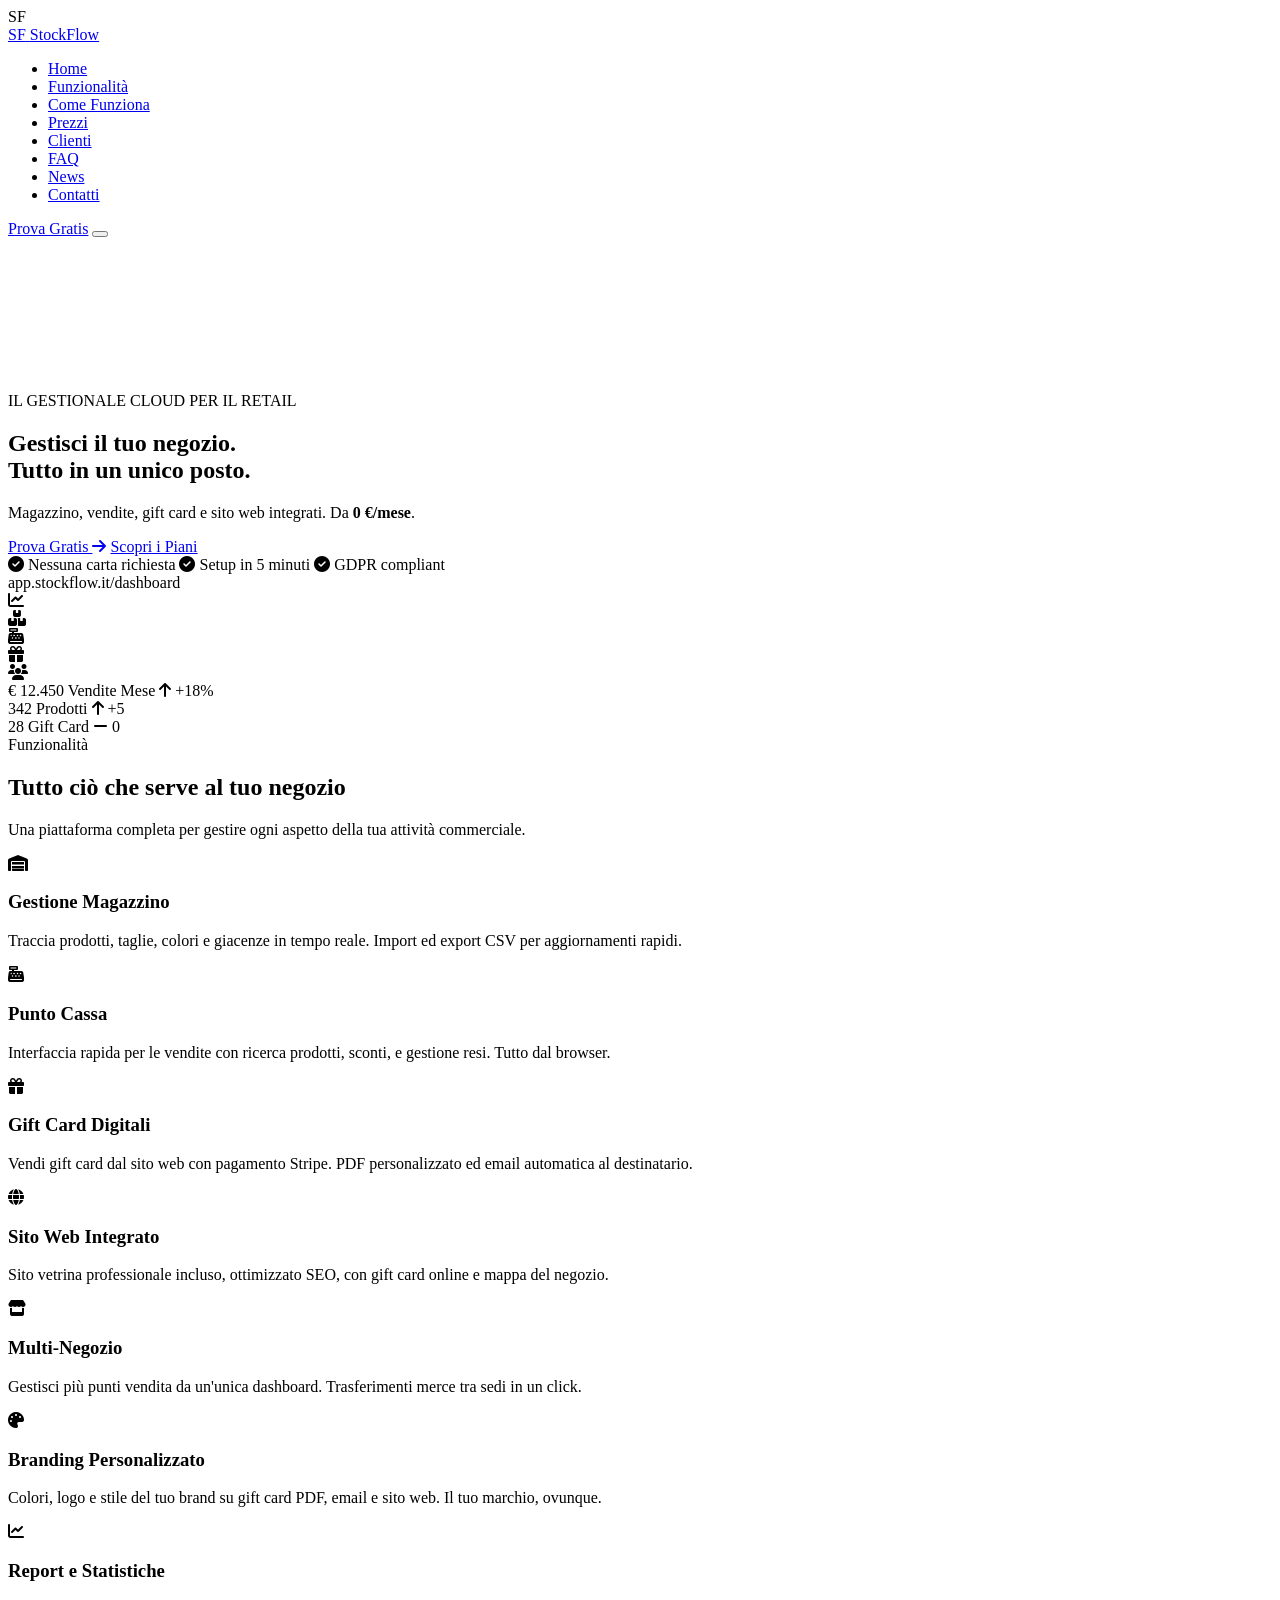
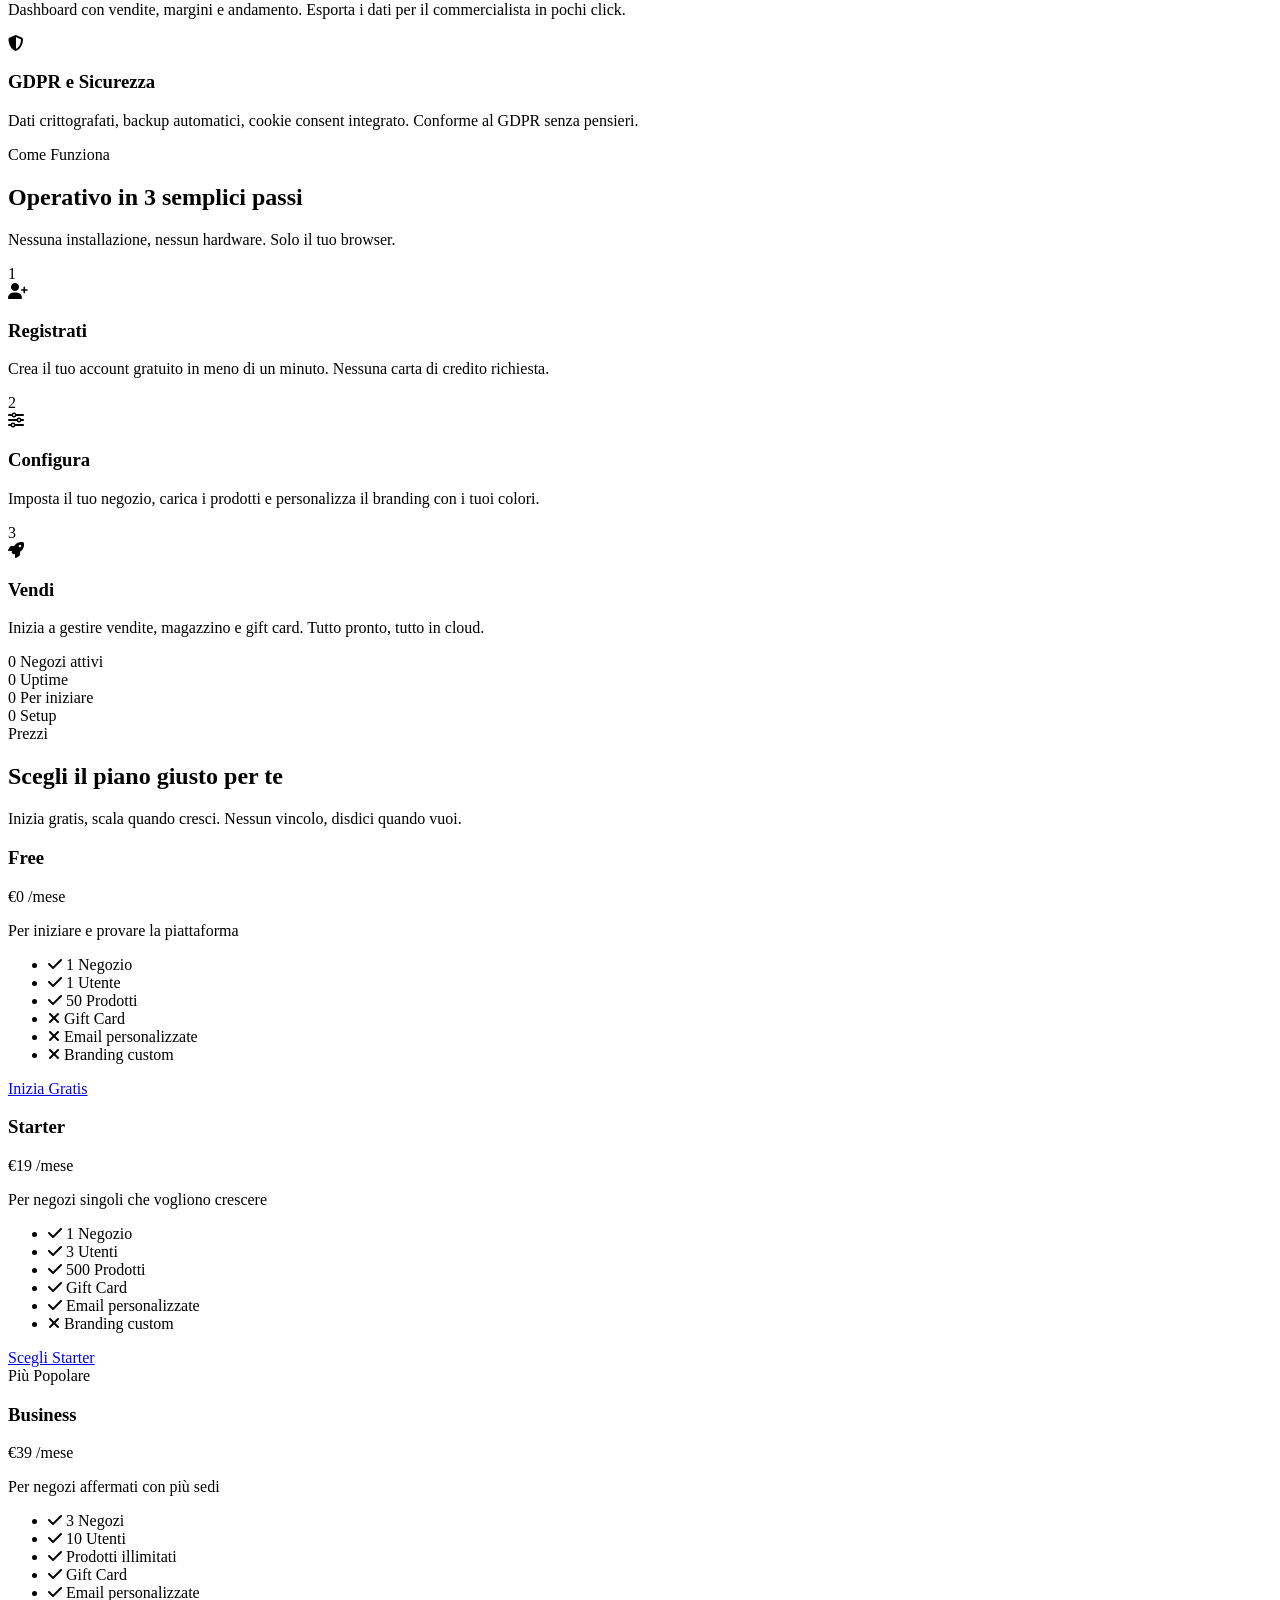
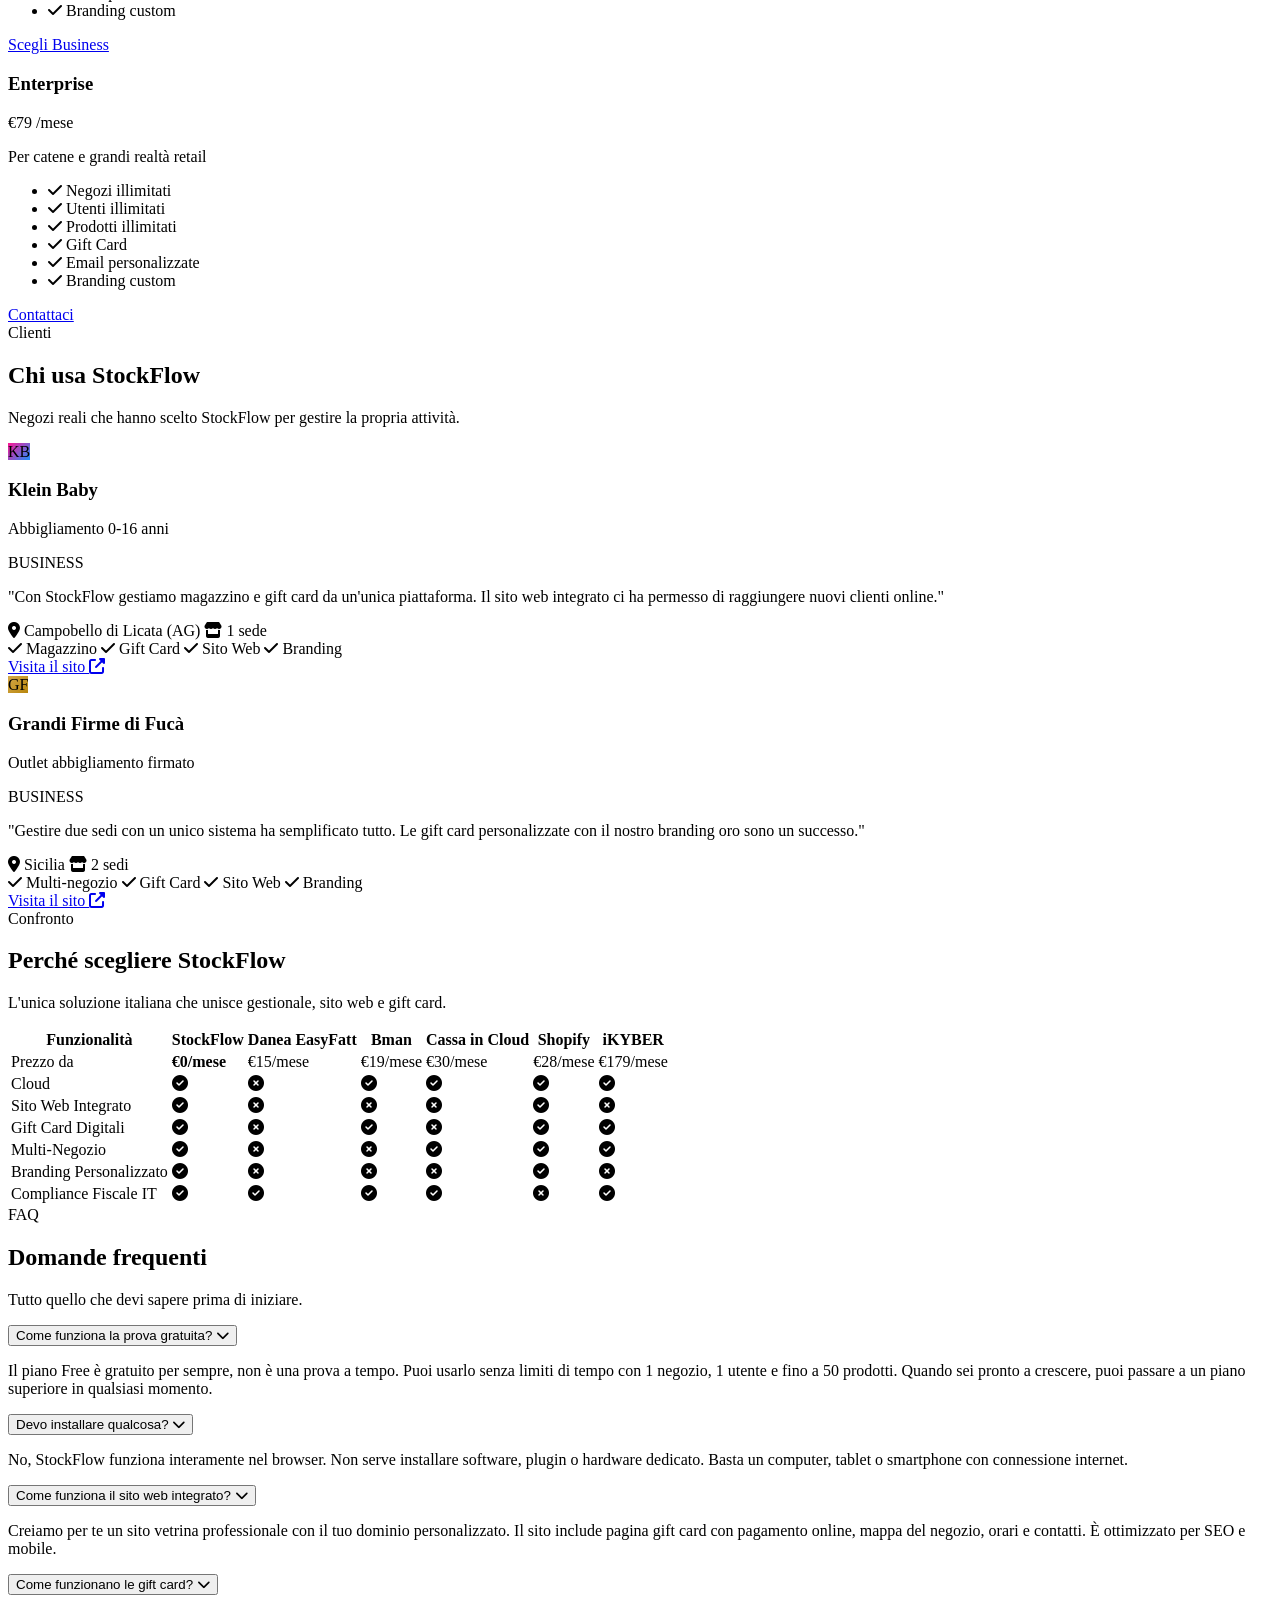
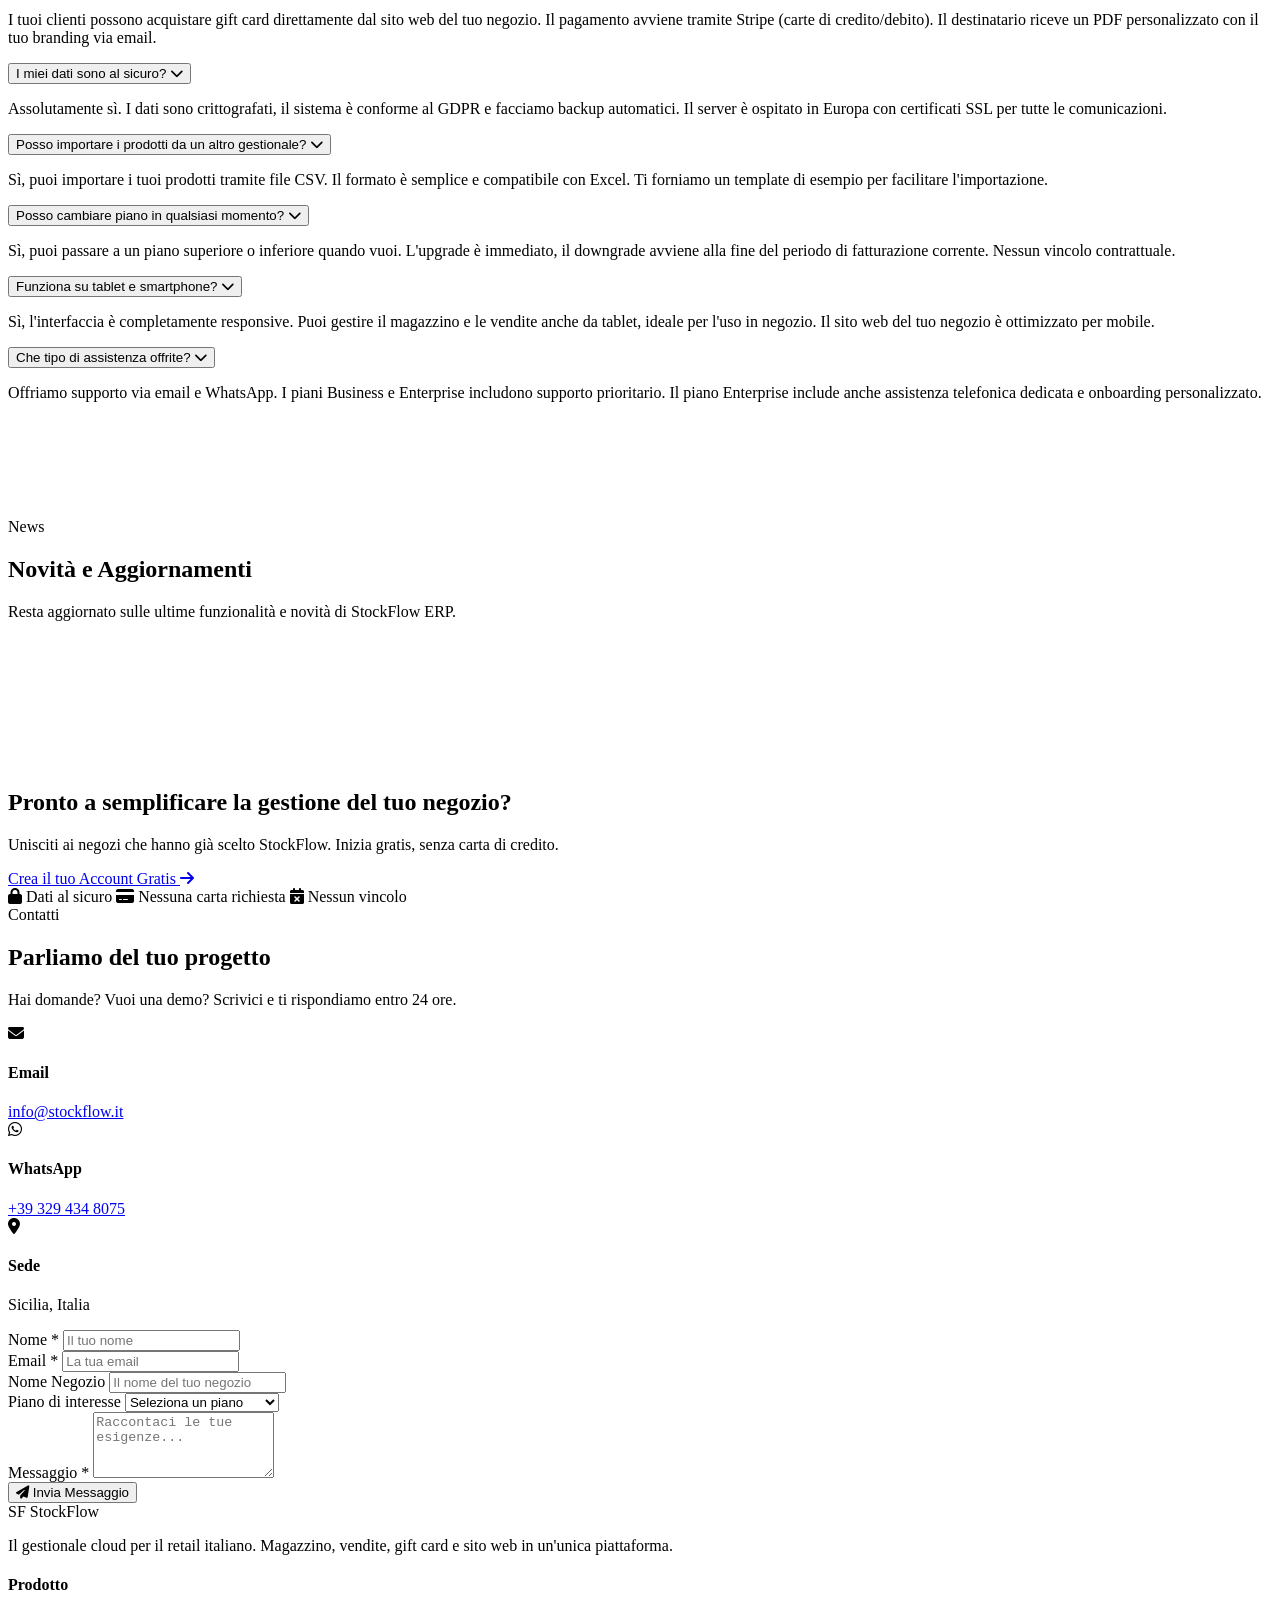
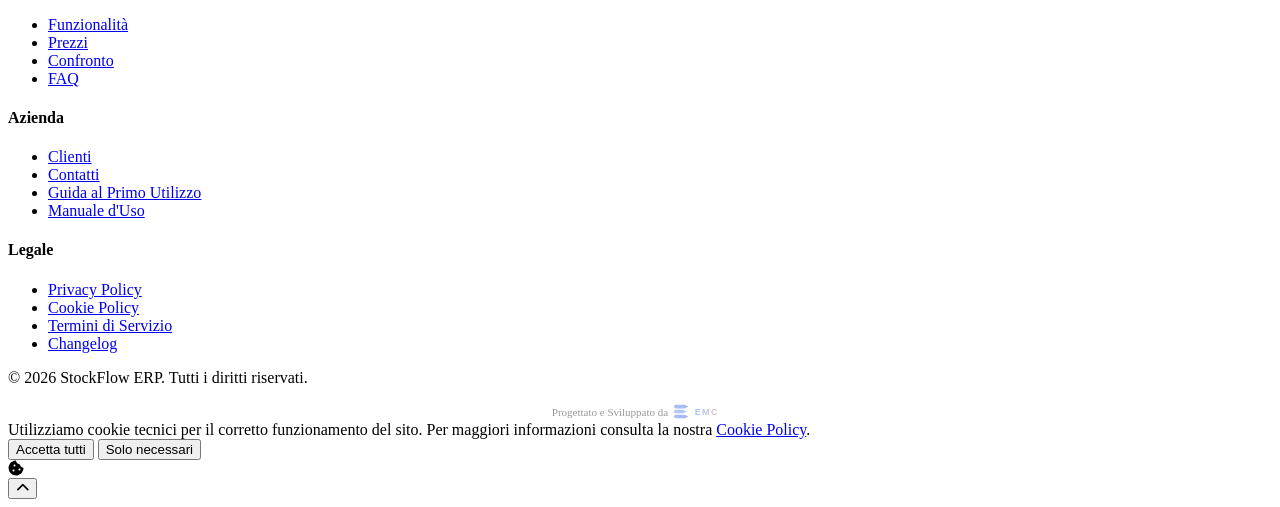
==== index.html @ 309888c1 "Update footer link to emcdigitalsolutions.github.io Co-Authored-By: Claude Opus 4.6 <noreply@anthrop" ====
<!DOCTYPE html>
<html lang="it">
<head>
    <meta charset="UTF-8">
    <meta name="viewport" content="width=device-width, initial-scale=1.0">
    <title>StockFlow ERP - Il Gestionale Cloud per il Retail</title>
    <meta name="description" content="Gestisci magazzino, vendite, gift card e sito web da un'unica piattaforma cloud. Da 0 EUR/mese. Il gestionale pensato per i negozi italiani.">
    <meta name="keywords" content="gestionale negozio, ERP retail, software magazzino, gestionale cloud, gift card digitali, punto cassa, gestionale italiano">
    <meta name="author" content="StockFlow ERP">

    <!-- Open Graph -->
    <meta property="og:title" content="StockFlow ERP - Il Gestionale Cloud per il Retail">
    <meta property="og:description" content="Magazzino, vendite, gift card e sito web integrati. Da 0 EUR/mese.">
    <meta property="og:type" content="website">
    <meta property="og:url" content="https://enrix84.github.io/stockflowERP-sito/">

    <!-- Favicon -->
    <link rel="icon" type="image/svg+xml" href="favicon.svg">

    <!-- Font -->
    <link rel="preconnect" href="https://fonts.googleapis.com">
    <link rel="preconnect" href="https://fonts.gstatic.com" crossorigin>
    <link href="https://fonts.googleapis.com/css2?family=Inter:wght@300;400;500;600;700;800&display=swap" rel="stylesheet">

    <!-- Icons -->
    <link rel="stylesheet" href="https://cdnjs.cloudflare.com/ajax/libs/font-awesome/6.5.1/css/all.min.css">

    <!-- Styles -->
    <link rel="stylesheet" href="css/style.css">
    <link rel="stylesheet" href="css/cookie-consent.css">
</head>
<body>

    <!-- ============ PRELOADER ============ -->
    <div id="preloader">
        <div class="preloader-content">
            <div class="preloader-logo">SF</div>
            <div class="preloader-bar"><div class="preloader-progress"></div></div>
        </div>
    </div>

    <!-- ============ NAVIGATION ============ -->
    <nav class="navbar" id="navbar">
        <div class="container nav-container">
            <a href="#" class="nav-brand">
                <span class="nav-logo">SF</span>
                <span class="nav-name">StockFlow</span>
            </a>
            <ul class="nav-menu" id="navMenu">
                <li><a href="#home" class="nav-link active">Home</a></li>
                <li><a href="#funzionalita" class="nav-link">Funzionalit&agrave;</a></li>
                <li><a href="#come-funziona" class="nav-link">Come Funziona</a></li>
                <li><a href="#prezzi" class="nav-link">Prezzi</a></li>
                <li><a href="#clienti" class="nav-link">Clienti</a></li>
                <li><a href="#faq" class="nav-link">FAQ</a></li>
                <li><a href="#news" class="nav-link">News</a></li>
                <li><a href="#contatti" class="nav-link">Contatti</a></li>
            </ul>
            <a href="#prezzi" class="nav-cta">Prova Gratis</a>
            <button class="hamburger" id="hamburger" aria-label="Menu">
                <span></span><span></span><span></span>
            </button>
        </div>
    </nav>

    <!-- ============ HERO ============ -->
    <section class="hero" id="home">
        <canvas id="heroParticles"></canvas>
        <div class="container hero-container">
            <div class="hero-text" data-aos="fade-right">
                <span class="hero-tag">IL GESTIONALE CLOUD PER IL RETAIL</span>
                <h1 class="hero-title">Gestisci il tuo negozio.<br><span class="gradient-text">Tutto in un unico posto.</span></h1>
                <p class="hero-sub">Magazzino, vendite, gift card e sito web integrati. Da <strong>0 &euro;/mese</strong>.</p>
                <div class="hero-cta">
                    <a href="#prezzi" class="btn btn-primary">Prova Gratis <i class="fas fa-arrow-right"></i></a>
                    <a href="#prezzi" class="btn btn-outline">Scopri i Piani</a>
                </div>
                <div class="hero-badges">
                    <span><i class="fas fa-check-circle"></i> Nessuna carta richiesta</span>
                    <span><i class="fas fa-check-circle"></i> Setup in 5 minuti</span>
                    <span><i class="fas fa-check-circle"></i> GDPR compliant</span>
                </div>
            </div>
            <div class="hero-visual" data-aos="fade-left" data-aos-delay="200">
                <div class="dashboard-mockup">
                    <div class="mockup-bar">
                        <div class="mockup-dots">
                            <span></span><span></span><span></span>
                        </div>
                        <span class="mockup-url">app.stockflow.it/dashboard</span>
                    </div>
                    <div class="mockup-body">
                        <div class="mockup-sidebar">
                            <div class="mockup-nav-item active"><i class="fas fa-chart-line"></i></div>
                            <div class="mockup-nav-item"><i class="fas fa-boxes-stacked"></i></div>
                            <div class="mockup-nav-item"><i class="fas fa-cash-register"></i></div>
                            <div class="mockup-nav-item"><i class="fas fa-gift"></i></div>
                            <div class="mockup-nav-item"><i class="fas fa-users"></i></div>
                        </div>
                        <div class="mockup-content">
                            <div class="mockup-stat-row">
                                <div class="mockup-stat">
                                    <span class="mockup-stat-value">&euro; 12.450</span>
                                    <span class="mockup-stat-label">Vendite Mese</span>
                                    <span class="mockup-stat-badge up"><i class="fas fa-arrow-up"></i> +18%</span>
                                </div>
                                <div class="mockup-stat">
                                    <span class="mockup-stat-value">342</span>
                                    <span class="mockup-stat-label">Prodotti</span>
                                    <span class="mockup-stat-badge up"><i class="fas fa-arrow-up"></i> +5</span>
                                </div>
                                <div class="mockup-stat">
                                    <span class="mockup-stat-value">28</span>
                                    <span class="mockup-stat-label">Gift Card</span>
                                    <span class="mockup-stat-badge neutral"><i class="fas fa-minus"></i> 0</span>
                                </div>
                            </div>
                            <div class="mockup-chart">
                                <div class="mockup-bar-chart">
                                    <div class="chart-bar" style="height:40%"></div>
                                    <div class="chart-bar" style="height:65%"></div>
                                    <div class="chart-bar" style="height:50%"></div>
                                    <div class="chart-bar" style="height:80%"></div>
                                    <div class="chart-bar" style="height:70%"></div>
                                    <div class="chart-bar" style="height:90%"></div>
                                    <div class="chart-bar active" style="height:95%"></div>
                                </div>
                            </div>
                        </div>
                    </div>
                </div>
            </div>
        </div>
    </section>

    <!-- ============ FUNZIONALITA ============ -->
    <section class="features" id="funzionalita">
        <div class="container">
            <div class="section-header" data-aos="fade-up">
                <span class="section-tag">Funzionalit&agrave;</span>
                <h2 class="section-title">Tutto ci&ograve; che serve al tuo negozio</h2>
                <p class="section-sub">Una piattaforma completa per gestire ogni aspetto della tua attivit&agrave; commerciale.</p>
            </div>
            <div class="features-grid">
                <div class="feature-card" data-aos="fade-up" data-aos-delay="0">
                    <div class="feature-icon" style="--icon-color: #2563EB">
                        <i class="fas fa-warehouse"></i>
                    </div>
                    <h3>Gestione Magazzino</h3>
                    <p>Traccia prodotti, taglie, colori e giacenze in tempo reale. Import ed export CSV per aggiornamenti rapidi.</p>
                </div>
                <div class="feature-card" data-aos="fade-up" data-aos-delay="100">
                    <div class="feature-icon" style="--icon-color: #0D9488">
                        <i class="fas fa-cash-register"></i>
                    </div>
                    <h3>Punto Cassa</h3>
                    <p>Interfaccia rapida per le vendite con ricerca prodotti, sconti, e gestione resi. Tutto dal browser.</p>
                </div>
                <div class="feature-card" data-aos="fade-up" data-aos-delay="200">
                    <div class="feature-icon" style="--icon-color: #F97316">
                        <i class="fas fa-gift"></i>
                    </div>
                    <h3>Gift Card Digitali</h3>
                    <p>Vendi gift card dal sito web con pagamento Stripe. PDF personalizzato ed email automatica al destinatario.</p>
                </div>
                <div class="feature-card" data-aos="fade-up" data-aos-delay="300">
                    <div class="feature-icon" style="--icon-color: #8B5CF6">
                        <i class="fas fa-globe"></i>
                    </div>
                    <h3>Sito Web Integrato</h3>
                    <p>Sito vetrina professionale incluso, ottimizzato SEO, con gift card online e mappa del negozio.</p>
                </div>
                <div class="feature-card" data-aos="fade-up" data-aos-delay="0">
                    <div class="feature-icon" style="--icon-color: #EC4899">
                        <i class="fas fa-store"></i>
                    </div>
                    <h3>Multi-Negozio</h3>
                    <p>Gestisci pi&ugrave; punti vendita da un'unica dashboard. Trasferimenti merce tra sedi in un click.</p>
                </div>
                <div class="feature-card" data-aos="fade-up" data-aos-delay="100">
                    <div class="feature-icon" style="--icon-color: #0D9488">
                        <i class="fas fa-palette"></i>
                    </div>
                    <h3>Branding Personalizzato</h3>
                    <p>Colori, logo e stile del tuo brand su gift card PDF, email e sito web. Il tuo marchio, ovunque.</p>
                </div>
                <div class="feature-card" data-aos="fade-up" data-aos-delay="200">
                    <div class="feature-icon" style="--icon-color: #2563EB">
                        <i class="fas fa-chart-line"></i>
                    </div>
                    <h3>Report e Statistiche</h3>
                    <p>Dashboard con vendite, margini e andamento. Esporta i dati per il commercialista in pochi click.</p>
                </div>
                <div class="feature-card" data-aos="fade-up" data-aos-delay="300">
                    <div class="feature-icon" style="--icon-color: #22C55E">
                        <i class="fas fa-shield-halved"></i>
                    </div>
                    <h3>GDPR e Sicurezza</h3>
                    <p>Dati crittografati, backup automatici, cookie consent integrato. Conforme al GDPR senza pensieri.</p>
                </div>
            </div>
        </div>
    </section>

    <!-- ============ COME FUNZIONA ============ -->
    <section class="how-it-works" id="come-funziona">
        <div class="container">
            <div class="section-header" data-aos="fade-up">
                <span class="section-tag">Come Funziona</span>
                <h2 class="section-title">Operativo in 3 semplici passi</h2>
                <p class="section-sub">Nessuna installazione, nessun hardware. Solo il tuo browser.</p>
            </div>
            <div class="steps">
                <div class="step" data-aos="fade-up" data-aos-delay="0">
                    <div class="step-number">1</div>
                    <div class="step-icon"><i class="fas fa-user-plus"></i></div>
                    <h3>Registrati</h3>
                    <p>Crea il tuo account gratuito in meno di un minuto. Nessuna carta di credito richiesta.</p>
                </div>
                <div class="step-connector" data-aos="fade-up" data-aos-delay="100"></div>
                <div class="step" data-aos="fade-up" data-aos-delay="200">
                    <div class="step-number">2</div>
                    <div class="step-icon"><i class="fas fa-sliders"></i></div>
                    <h3>Configura</h3>
                    <p>Imposta il tuo negozio, carica i prodotti e personalizza il branding con i tuoi colori.</p>
                </div>
                <div class="step-connector" data-aos="fade-up" data-aos-delay="300"></div>
                <div class="step" data-aos="fade-up" data-aos-delay="400">
                    <div class="step-number">3</div>
                    <div class="step-icon"><i class="fas fa-rocket"></i></div>
                    <h3>Vendi</h3>
                    <p>Inizia a gestire vendite, magazzino e gift card. Tutto pronto, tutto in cloud.</p>
                </div>
            </div>
            <div class="counters" data-aos="fade-up">
                <div class="counter">
                    <span class="counter-value" data-count="2">0</span>
                    <span class="counter-label">Negozi attivi</span>
                </div>
                <div class="counter">
                    <span class="counter-value" data-count="99.9" data-suffix="%" data-decimals="1">0</span>
                    <span class="counter-label">Uptime</span>
                </div>
                <div class="counter">
                    <span class="counter-value" data-count="0" data-prefix="&euro;">0</span>
                    <span class="counter-label">Per iniziare</span>
                </div>
                <div class="counter">
                    <span class="counter-value" data-count="5" data-suffix="min">0</span>
                    <span class="counter-label">Setup</span>
                </div>
            </div>
        </div>
    </section>

    <!-- ============ PREZZI ============ -->
    <section class="pricing" id="prezzi">
        <div class="container">
            <div class="section-header" data-aos="fade-up">
                <span class="section-tag">Prezzi</span>
                <h2 class="section-title">Scegli il piano giusto per te</h2>
                <p class="section-sub">Inizia gratis, scala quando cresci. Nessun vincolo, disdici quando vuoi.</p>
            </div>
            <div class="pricing-grid">
                <!-- FREE -->
                <div class="pricing-card" data-aos="fade-up" data-aos-delay="0">
                    <div class="pricing-header">
                        <h3 class="pricing-name">Free</h3>
                        <div class="pricing-price">
                            <span class="price-amount">&euro;0</span>
                            <span class="price-period">/mese</span>
                        </div>
                        <p class="pricing-desc">Per iniziare e provare la piattaforma</p>
                    </div>
                    <ul class="pricing-features">
                        <li class="included"><i class="fas fa-check"></i> 1 Negozio</li>
                        <li class="included"><i class="fas fa-check"></i> 1 Utente</li>
                        <li class="included"><i class="fas fa-check"></i> 50 Prodotti</li>
                        <li class="excluded"><i class="fas fa-xmark"></i> Gift Card</li>
                        <li class="excluded"><i class="fas fa-xmark"></i> Email personalizzate</li>
                        <li class="excluded"><i class="fas fa-xmark"></i> Branding custom</li>
                    </ul>
                    <a href="#contatti" class="btn btn-outline-card">Inizia Gratis</a>
                </div>

                <!-- STARTER -->
                <div class="pricing-card" data-aos="fade-up" data-aos-delay="100">
                    <div class="pricing-header">
                        <h3 class="pricing-name">Starter</h3>
                        <div class="pricing-price">
                            <span class="price-amount">&euro;19</span>
                            <span class="price-period">/mese</span>
                        </div>
                        <p class="pricing-desc">Per negozi singoli che vogliono crescere</p>
                    </div>
                    <ul class="pricing-features">
                        <li class="included"><i class="fas fa-check"></i> 1 Negozio</li>
                        <li class="included"><i class="fas fa-check"></i> 3 Utenti</li>
                        <li class="included"><i class="fas fa-check"></i> 500 Prodotti</li>
                        <li class="included"><i class="fas fa-check"></i> Gift Card</li>
                        <li class="included"><i class="fas fa-check"></i> Email personalizzate</li>
                        <li class="excluded"><i class="fas fa-xmark"></i> Branding custom</li>
                    </ul>
                    <a href="#contatti" class="btn btn-outline-card">Scegli Starter</a>
                </div>

                <!-- BUSINESS -->
                <div class="pricing-card featured" data-aos="fade-up" data-aos-delay="200">
                    <span class="pricing-badge">Pi&ugrave; Popolare</span>
                    <div class="pricing-header">
                        <h3 class="pricing-name">Business</h3>
                        <div class="pricing-price">
                            <span class="price-amount">&euro;39</span>
                            <span class="price-period">/mese</span>
                        </div>
                        <p class="pricing-desc">Per negozi affermati con pi&ugrave; sedi</p>
                    </div>
                    <ul class="pricing-features">
                        <li class="included"><i class="fas fa-check"></i> 3 Negozi</li>
                        <li class="included"><i class="fas fa-check"></i> 10 Utenti</li>
                        <li class="included"><i class="fas fa-check"></i> Prodotti illimitati</li>
                        <li class="included"><i class="fas fa-check"></i> Gift Card</li>
                        <li class="included"><i class="fas fa-check"></i> Email personalizzate</li>
                        <li class="included"><i class="fas fa-check"></i> Branding custom</li>
                    </ul>
                    <a href="#contatti" class="btn btn-primary">Scegli Business</a>
                </div>

                <!-- ENTERPRISE -->
                <div class="pricing-card" data-aos="fade-up" data-aos-delay="300">
                    <div class="pricing-header">
                        <h3 class="pricing-name">Enterprise</h3>
                        <div class="pricing-price">
                            <span class="price-amount">&euro;79</span>
                            <span class="price-period">/mese</span>
                        </div>
                        <p class="pricing-desc">Per catene e grandi realt&agrave; retail</p>
                    </div>
                    <ul class="pricing-features">
                        <li class="included"><i class="fas fa-check"></i> Negozi illimitati</li>
                        <li class="included"><i class="fas fa-check"></i> Utenti illimitati</li>
                        <li class="included"><i class="fas fa-check"></i> Prodotti illimitati</li>
                        <li class="included"><i class="fas fa-check"></i> Gift Card</li>
                        <li class="included"><i class="fas fa-check"></i> Email personalizzate</li>
                        <li class="included"><i class="fas fa-check"></i> Branding custom</li>
                    </ul>
                    <a href="#contatti" class="btn btn-outline-card">Contattaci</a>
                </div>
            </div>
        </div>
    </section>

    <!-- ============ CASI DI SUCCESSO ============ -->
    <section class="clients" id="clienti">
        <div class="container">
            <div class="section-header" data-aos="fade-up">
                <span class="section-tag">Clienti</span>
                <h2 class="section-title">Chi usa StockFlow</h2>
                <p class="section-sub">Negozi reali che hanno scelto StockFlow per gestire la propria attivit&agrave;.</p>
            </div>
            <div class="clients-grid">
                <div class="client-card" data-aos="fade-up" data-aos-delay="0">
                    <div class="client-header" style="--brand-primary: #FF1493; --brand-secondary: #1E90FF">
                        <div class="client-brand">
                            <span class="client-logo" style="background: linear-gradient(135deg, #FF1493, #1E90FF)">KB</span>
                            <div>
                                <h3>Klein Baby</h3>
                                <p>Abbigliamento 0-16 anni</p>
                            </div>
                        </div>
                        <span class="client-plan">BUSINESS</span>
                    </div>
                    <div class="client-body">
                        <p class="client-quote">"Con StockFlow gestiamo magazzino e gift card da un'unica piattaforma. Il sito web integrato ci ha permesso di raggiungere nuovi clienti online."</p>
                        <div class="client-info">
                            <span><i class="fas fa-map-marker-alt"></i> Campobello di Licata (AG)</span>
                            <span><i class="fas fa-store"></i> 1 sede</span>
                        </div>
                        <div class="client-features">
                            <span class="client-feature"><i class="fas fa-check"></i> Magazzino</span>
                            <span class="client-feature"><i class="fas fa-check"></i> Gift Card</span>
                            <span class="client-feature"><i class="fas fa-check"></i> Sito Web</span>
                            <span class="client-feature"><i class="fas fa-check"></i> Branding</span>
                        </div>
                    </div>
                    <a href="https://www.kleinbaby.it" target="_blank" rel="noopener" class="client-link">
                        Visita il sito <i class="fas fa-external-link-alt"></i>
                    </a>
                </div>

                <div class="client-card" data-aos="fade-up" data-aos-delay="200">
                    <div class="client-header" style="--brand-primary: #D4A84B; --brand-secondary: #B8860B">
                        <div class="client-brand">
                            <span class="client-logo" style="background: linear-gradient(135deg, #D4A84B, #B8860B)">GF</span>
                            <div>
                                <h3>Grandi Firme di Fuc&agrave;</h3>
                                <p>Outlet abbigliamento firmato</p>
                            </div>
                        </div>
                        <span class="client-plan">BUSINESS</span>
                    </div>
                    <div class="client-body">
                        <p class="client-quote">"Gestire due sedi con un unico sistema ha semplificato tutto. Le gift card personalizzate con il nostro branding oro sono un successo."</p>
                        <div class="client-info">
                            <span><i class="fas fa-map-marker-alt"></i> Sicilia</span>
                            <span><i class="fas fa-store"></i> 2 sedi</span>
                        </div>
                        <div class="client-features">
                            <span class="client-feature"><i class="fas fa-check"></i> Multi-negozio</span>
                            <span class="client-feature"><i class="fas fa-check"></i> Gift Card</span>
                            <span class="client-feature"><i class="fas fa-check"></i> Sito Web</span>
                            <span class="client-feature"><i class="fas fa-check"></i> Branding</span>
                        </div>
                    </div>
                    <a href="https://www.grandifirmedifuca.it" target="_blank" rel="noopener" class="client-link">
                        Visita il sito <i class="fas fa-external-link-alt"></i>
                    </a>
                </div>
            </div>
        </div>
    </section>

    <!-- ============ CONFRONTO COMPETITOR ============ -->
    <section class="comparison" id="confronto">
        <div class="container">
            <div class="section-header" data-aos="fade-up">
                <span class="section-tag">Confronto</span>
                <h2 class="section-title">Perch&eacute; scegliere StockFlow</h2>
                <p class="section-sub">L'unica soluzione italiana che unisce gestionale, sito web e gift card.</p>
            </div>
            <div class="comparison-table-wrapper" data-aos="fade-up">
                <table class="comparison-table">
                    <thead>
                        <tr>
                            <th>Funzionalit&agrave;</th>
                            <th class="highlight">StockFlow</th>
                            <th>Danea EasyFatt</th>
                            <th>Bman</th>
                            <th>Cassa in Cloud</th>
                            <th>Shopify</th>
                            <th>iKYBER</th>
                        </tr>
                    </thead>
                    <tbody>
                        <tr>
                            <td>Prezzo da</td>
                            <td class="highlight"><strong>&euro;0/mese</strong></td>
                            <td>&euro;15/mese</td>
                            <td>&euro;19/mese</td>
                            <td>&euro;30/mese</td>
                            <td>&euro;28/mese</td>
                            <td>&euro;179/mese</td>
                        </tr>
                        <tr>
                            <td>Cloud</td>
                            <td class="highlight"><i class="fas fa-check-circle text-success"></i></td>
                            <td><i class="fas fa-xmark-circle text-danger"></i></td>
                            <td><i class="fas fa-check-circle text-success"></i></td>
                            <td><i class="fas fa-check-circle text-success"></i></td>
                            <td><i class="fas fa-check-circle text-success"></i></td>
                            <td><i class="fas fa-check-circle text-success"></i></td>
                        </tr>
                        <tr>
                            <td>Sito Web Integrato</td>
                            <td class="highlight"><i class="fas fa-check-circle text-success"></i></td>
                            <td><i class="fas fa-xmark-circle text-danger"></i></td>
                            <td><i class="fas fa-xmark-circle text-danger"></i></td>
                            <td><i class="fas fa-xmark-circle text-danger"></i></td>
                            <td><i class="fas fa-check-circle text-success"></i></td>
                            <td><i class="fas fa-xmark-circle text-danger"></i></td>
                        </tr>
                        <tr>
                            <td>Gift Card Digitali</td>
                            <td class="highlight"><i class="fas fa-check-circle text-success"></i></td>
                            <td><i class="fas fa-xmark-circle text-danger"></i></td>
                            <td><i class="fas fa-check-circle text-success"></i></td>
                            <td><i class="fas fa-xmark-circle text-danger"></i></td>
                            <td><i class="fas fa-check-circle text-success"></i></td>
                            <td><i class="fas fa-check-circle text-success"></i></td>
                        </tr>
                        <tr>
                            <td>Multi-Negozio</td>
                            <td class="highlight"><i class="fas fa-check-circle text-success"></i></td>
                            <td><i class="fas fa-xmark-circle text-danger"></i></td>
                            <td><i class="fas fa-xmark-circle text-danger"></i></td>
                            <td><i class="fas fa-check-circle text-success"></i></td>
                            <td><i class="fas fa-check-circle text-success"></i></td>
                            <td><i class="fas fa-check-circle text-success"></i></td>
                        </tr>
                        <tr>
                            <td>Branding Personalizzato</td>
                            <td class="highlight"><i class="fas fa-check-circle text-success"></i></td>
                            <td><i class="fas fa-xmark-circle text-danger"></i></td>
                            <td><i class="fas fa-xmark-circle text-danger"></i></td>
                            <td><i class="fas fa-xmark-circle text-danger"></i></td>
                            <td><i class="fas fa-check-circle text-success"></i></td>
                            <td><i class="fas fa-xmark-circle text-danger"></i></td>
                        </tr>
                        <tr>
                            <td>Compliance Fiscale IT</td>
                            <td class="highlight"><i class="fas fa-check-circle text-success"></i></td>
                            <td><i class="fas fa-check-circle text-success"></i></td>
                            <td><i class="fas fa-check-circle text-success"></i></td>
                            <td><i class="fas fa-check-circle text-success"></i></td>
                            <td><i class="fas fa-xmark-circle text-danger"></i></td>
                            <td><i class="fas fa-check-circle text-success"></i></td>
                        </tr>
                    </tbody>
                </table>
            </div>
        </div>
    </section>

    <!-- ============ FAQ ============ -->
    <section class="faq" id="faq">
        <div class="container">
            <div class="section-header" data-aos="fade-up">
                <span class="section-tag">FAQ</span>
                <h2 class="section-title">Domande frequenti</h2>
                <p class="section-sub">Tutto quello che devi sapere prima di iniziare.</p>
            </div>
            <div class="faq-list" data-aos="fade-up">
                <div class="faq-item">
                    <button class="faq-question">
                        <span>Come funziona la prova gratuita?</span>
                        <i class="fas fa-chevron-down"></i>
                    </button>
                    <div class="faq-answer">
                        <p>Il piano Free &egrave; gratuito per sempre, non &egrave; una prova a tempo. Puoi usarlo senza limiti di tempo con 1 negozio, 1 utente e fino a 50 prodotti. Quando sei pronto a crescere, puoi passare a un piano superiore in qualsiasi momento.</p>
                    </div>
                </div>
                <div class="faq-item">
                    <button class="faq-question">
                        <span>Devo installare qualcosa?</span>
                        <i class="fas fa-chevron-down"></i>
                    </button>
                    <div class="faq-answer">
                        <p>No, StockFlow funziona interamente nel browser. Non serve installare software, plugin o hardware dedicato. Basta un computer, tablet o smartphone con connessione internet.</p>
                    </div>
                </div>
                <div class="faq-item">
                    <button class="faq-question">
                        <span>Come funziona il sito web integrato?</span>
                        <i class="fas fa-chevron-down"></i>
                    </button>
                    <div class="faq-answer">
                        <p>Creiamo per te un sito vetrina professionale con il tuo dominio personalizzato. Il sito include pagina gift card con pagamento online, mappa del negozio, orari e contatti. &Egrave; ottimizzato per SEO e mobile.</p>
                    </div>
                </div>
                <div class="faq-item">
                    <button class="faq-question">
                        <span>Come funzionano le gift card?</span>
                        <i class="fas fa-chevron-down"></i>
                    </button>
                    <div class="faq-answer">
                        <p>I tuoi clienti possono acquistare gift card direttamente dal sito web del tuo negozio. Il pagamento avviene tramite Stripe (carte di credito/debito). Il destinatario riceve un PDF personalizzato con il tuo branding via email.</p>
                    </div>
                </div>
                <div class="faq-item">
                    <button class="faq-question">
                        <span>I miei dati sono al sicuro?</span>
                        <i class="fas fa-chevron-down"></i>
                    </button>
                    <div class="faq-answer">
                        <p>Assolutamente s&igrave;. I dati sono crittografati, il sistema &egrave; conforme al GDPR e facciamo backup automatici. Il server &egrave; ospitato in Europa con certificati SSL per tutte le comunicazioni.</p>
                    </div>
                </div>
                <div class="faq-item">
                    <button class="faq-question">
                        <span>Posso importare i prodotti da un altro gestionale?</span>
                        <i class="fas fa-chevron-down"></i>
                    </button>
                    <div class="faq-answer">
                        <p>S&igrave;, puoi importare i tuoi prodotti tramite file CSV. Il formato &egrave; semplice e compatibile con Excel. Ti forniamo un template di esempio per facilitare l'importazione.</p>
                    </div>
                </div>
                <div class="faq-item">
                    <button class="faq-question">
                        <span>Posso cambiare piano in qualsiasi momento?</span>
                        <i class="fas fa-chevron-down"></i>
                    </button>
                    <div class="faq-answer">
                        <p>S&igrave;, puoi passare a un piano superiore o inferiore quando vuoi. L'upgrade &egrave; immediato, il downgrade avviene alla fine del periodo di fatturazione corrente. Nessun vincolo contrattuale.</p>
                    </div>
                </div>
                <div class="faq-item">
                    <button class="faq-question">
                        <span>Funziona su tablet e smartphone?</span>
                        <i class="fas fa-chevron-down"></i>
                    </button>
                    <div class="faq-answer">
                        <p>S&igrave;, l'interfaccia &egrave; completamente responsive. Puoi gestire il magazzino e le vendite anche da tablet, ideale per l'uso in negozio. Il sito web del tuo negozio &egrave; ottimizzato per mobile.</p>
                    </div>
                </div>
                <div class="faq-item">
                    <button class="faq-question">
                        <span>Che tipo di assistenza offrite?</span>
                        <i class="fas fa-chevron-down"></i>
                    </button>
                    <div class="faq-answer">
                        <p>Offriamo supporto via email e WhatsApp. I piani Business e Enterprise includono supporto prioritario. Il piano Enterprise include anche assistenza telefonica dedicata e onboarding personalizzato.</p>
                    </div>
                </div>
            </div>
        </div>
    </section>

    <!-- ============ NEWS ============ -->
    <section class="news-section" id="news" style="padding:100px 0;background:#fff">
        <div class="container">
            <div class="section-header" data-aos="fade-up">
                <span class="section-tag">News</span>
                <h2 class="section-title">Novit&agrave; e Aggiornamenti</h2>
                <p class="section-sub">Resta aggiornato sulle ultime funzionalit&agrave; e novit&agrave; di StockFlow ERP.</p>
            </div>
            <div class="news-grid" id="news-grid" style="display:grid;grid-template-columns:repeat(auto-fill,minmax(320px,1fr));gap:28px;margin-top:48px">
                <!-- Notizie caricate dinamicamente da data/notizie.json -->
            </div>
        </div>
    </section>

    <!-- ============ CTA FINALE ============ -->
    <section class="final-cta">
        <div class="container">
            <div class="final-cta-content" data-aos="zoom-in">
                <h2>Pronto a semplificare la gestione del tuo negozio?</h2>
                <p>Unisciti ai negozi che hanno gi&agrave; scelto StockFlow. Inizia gratis, senza carta di credito.</p>
                <a href="#contatti" class="btn btn-primary btn-lg">Crea il tuo Account Gratis <i class="fas fa-arrow-right"></i></a>
                <div class="final-cta-badges">
                    <span><i class="fas fa-lock"></i> Dati al sicuro</span>
                    <span><i class="fas fa-credit-card"></i> Nessuna carta richiesta</span>
                    <span><i class="fas fa-calendar-xmark"></i> Nessun vincolo</span>
                </div>
            </div>
        </div>
    </section>

    <!-- ============ CONTATTI ============ -->
    <section class="contact" id="contatti">
        <div class="container">
            <div class="section-header" data-aos="fade-up">
                <span class="section-tag">Contatti</span>
                <h2 class="section-title">Parliamo del tuo progetto</h2>
                <p class="section-sub">Hai domande? Vuoi una demo? Scrivici e ti rispondiamo entro 24 ore.</p>
            </div>
            <div class="contact-grid">
                <div class="contact-info" data-aos="fade-right">
                    <div class="contact-item">
                        <div class="contact-icon"><i class="fas fa-envelope"></i></div>
                        <div>
                            <h4>Email</h4>
                            <a href="mailto:info@stockflow.it">info@stockflow.it</a>
                        </div>
                    </div>
                    <div class="contact-item">
                        <div class="contact-icon"><i class="fab fa-whatsapp"></i></div>
                        <div>
                            <h4>WhatsApp</h4>
                            <a href="https://wa.me/393294348075">+39 329 434 8075</a>
                        </div>
                    </div>
                    <div class="contact-item">
                        <div class="contact-icon"><i class="fas fa-map-marker-alt"></i></div>
                        <div>
                            <h4>Sede</h4>
                            <p>Sicilia, Italia</p>
                        </div>
                    </div>
                </div>
                <form class="contact-form" id="contactForm" data-aos="fade-left">
                    <div class="form-row">
                        <div class="form-group">
                            <label for="nome">Nome *</label>
                            <input type="text" id="nome" name="nome" required placeholder="Il tuo nome">
                        </div>
                        <div class="form-group">
                            <label for="email">Email *</label>
                            <input type="email" id="email" name="email" required placeholder="La tua email">
                        </div>
                    </div>
                    <div class="form-group">
                        <label for="negozio">Nome Negozio</label>
                        <input type="text" id="negozio" name="negozio" placeholder="Il nome del tuo negozio">
                    </div>
                    <div class="form-group">
                        <label for="piano">Piano di interesse</label>
                        <select id="piano" name="piano">
                            <option value="">Seleziona un piano</option>
                            <option value="free">Free</option>
                            <option value="starter">Starter - &euro;19/mese</option>
                            <option value="business">Business - &euro;39/mese</option>
                            <option value="enterprise">Enterprise - &euro;79/mese</option>
                        </select>
                    </div>
                    <div class="form-group">
                        <label for="messaggio">Messaggio *</label>
                        <textarea id="messaggio" name="messaggio" rows="4" required placeholder="Raccontaci le tue esigenze..."></textarea>
                    </div>
                    <button type="submit" class="btn btn-primary btn-block" id="submitBtn">
                        <i class="fas fa-paper-plane"></i> Invia Messaggio
                    </button>
                    <div class="form-status" id="formStatus"></div>
                </form>
            </div>
        </div>
    </section>

    <!-- ============ FOOTER ============ -->
    <footer class="footer">
        <div class="container">
            <div class="footer-grid">
                <div class="footer-brand">
                    <div class="footer-logo">
                        <span class="nav-logo">SF</span>
                        <span class="nav-name">StockFlow</span>
                    </div>
                    <p>Il gestionale cloud per il retail italiano. Magazzino, vendite, gift card e sito web in un'unica piattaforma.</p>
                </div>
                <div class="footer-col">
                    <h4>Prodotto</h4>
                    <ul>
                        <li><a href="#funzionalita">Funzionalit&agrave;</a></li>
                        <li><a href="#prezzi">Prezzi</a></li>
                        <li><a href="#confronto">Confronto</a></li>
                        <li><a href="#faq">FAQ</a></li>
                    </ul>
                </div>
                <div class="footer-col">
                    <h4>Azienda</h4>
                    <ul>
                        <li><a href="#clienti">Clienti</a></li>
                        <li><a href="#contatti">Contatti</a></li>
                        <li><a href="training.html">Guida al Primo Utilizzo</a></li>
                        <li><a href="manuale.html">Manuale d'Uso</a></li>
                    </ul>
                </div>
                <div class="footer-col">
                    <h4>Legale</h4>
                    <ul>
                        <li><a href="privacy-policy.html">Privacy Policy</a></li>
                        <li><a href="cookie-policy.html">Cookie Policy</a></li>
                        <li><a href="terms-of-service.html">Termini di Servizio</a></li>
                        <li><a href="changelog.html">Changelog</a></li>
                    </ul>
                </div>
            </div>
            <div class="footer-bottom">
                <p>&copy; <script>document.write(new Date().getFullYear())</script> StockFlow ERP. Tutti i diritti riservati.</p>
                <a href="https://emcdigitalsolutions.github.io/emcdigitalsolutions" target="_blank" rel="noopener" title="Progettato e Sviluppato da Enrico Maria Caruso" style="margin-top:10px;display:flex;align-items:center;justify-content:center;gap:6px;opacity:0.4;font-size:11px;text-decoration:none;color:inherit;"><span>Progettato e Sviluppato da</span> <svg xmlns="http://www.w3.org/2000/svg" viewBox="0 0 120 40" height="18"><defs><linearGradient id="emcG" x1="0" y1="0" x2="120" y2="40" gradientUnits="userSpaceOnUse"><stop offset="0%" stop-color="#60A5FA"/><stop offset="45%" stop-color="#2563EB"/><stop offset="100%" stop-color="#F97316"/></linearGradient><linearGradient id="emcIG" x1="0" y1="0" x2="40" y2="40" gradientUnits="userSpaceOnUse"><stop offset="0%" stop-color="#2563EB"/><stop offset="100%" stop-color="#1D4ED8"/></linearGradient></defs><path d="M4,4 H24 L32,8 L24,12 H4 A4,4 0 0,1 4,4Z" fill="url(#emcIG)"/><path d="M4,15 H20 L28,19 L20,23 H4 A4,4 0 0,1 4,15Z" fill="url(#emcIG)" opacity="0.85"/><path d="M4,26 H24 L32,30 L24,34 H4 A4,4 0 0,1 4,26Z" fill="url(#emcIG)"/><text x="46" y="27" font-family="'Space Grotesk','Segoe UI','Helvetica Neue',Arial,sans-serif" font-size="20" font-weight="700" fill="url(#emcG)" letter-spacing="3">EMC</text></svg></a>
            </div>
        </div>
    </footer>

    <!-- Cookie Banner -->
    <div class="cookie-banner" id="cookieBanner">
        <div class="cookie-banner-inner">
            <div class="cookie-banner-text">
                Utilizziamo cookie tecnici per il corretto funzionamento del sito. Per maggiori informazioni consulta la nostra <a href="cookie-policy.html">Cookie Policy</a>.
            </div>
            <div class="cookie-banner-actions">
                <button class="cookie-btn cookie-btn-accept" id="cookieAcceptAll">Accetta tutti</button>
                <button class="cookie-btn cookie-btn-reject" id="cookieRejectAll">Solo necessari</button>
            </div>
        </div>
    </div>

    <!-- Cookie Gear -->
    <div class="cookie-gear" id="cookieGear" title="Impostazioni cookie">
        <i class="fas fa-cookie-bite"></i>
    </div>

    <!-- Back to Top -->
    <button class="back-to-top" id="backToTop" aria-label="Torna su">
        <i class="fas fa-chevron-up"></i>
    </button>

    <!-- Scripts -->
    <script src="js/main.js"></script>
    <script src="js/cookie-consent.js"></script>
</body>
</html>
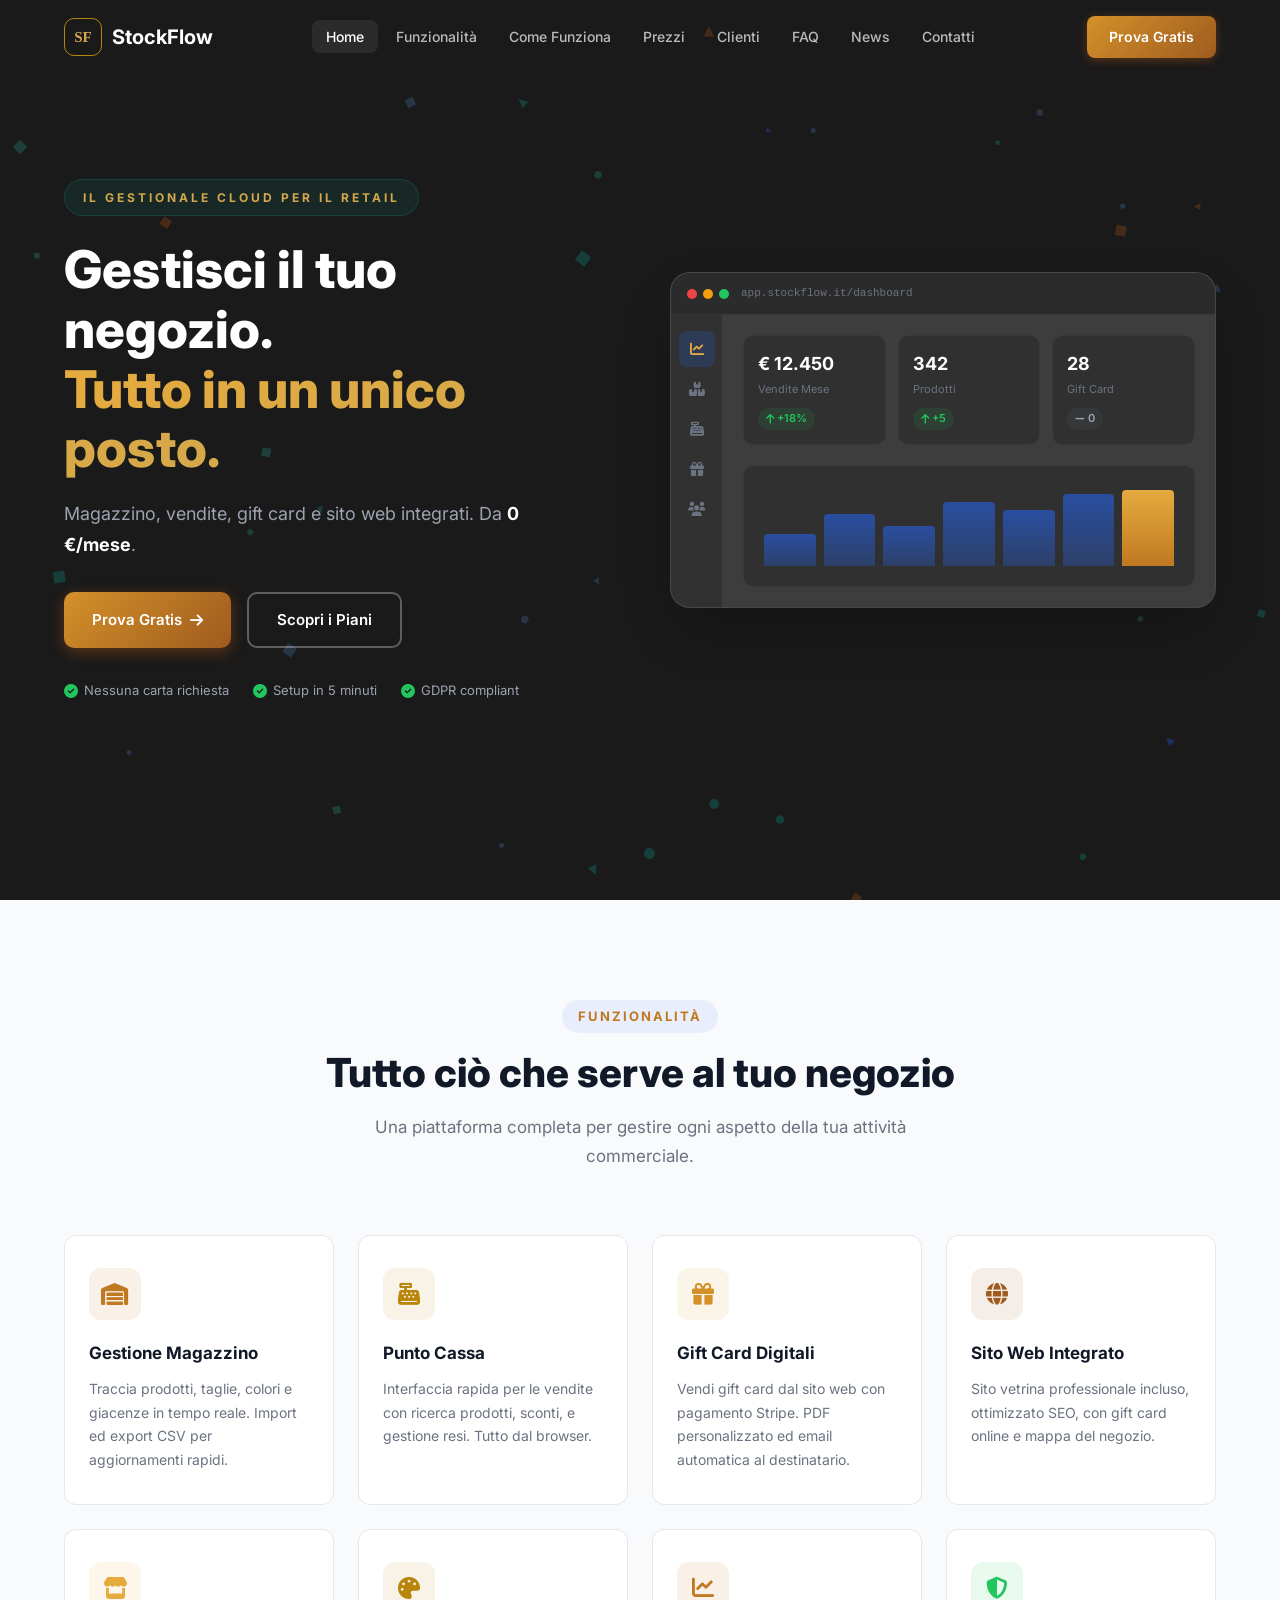
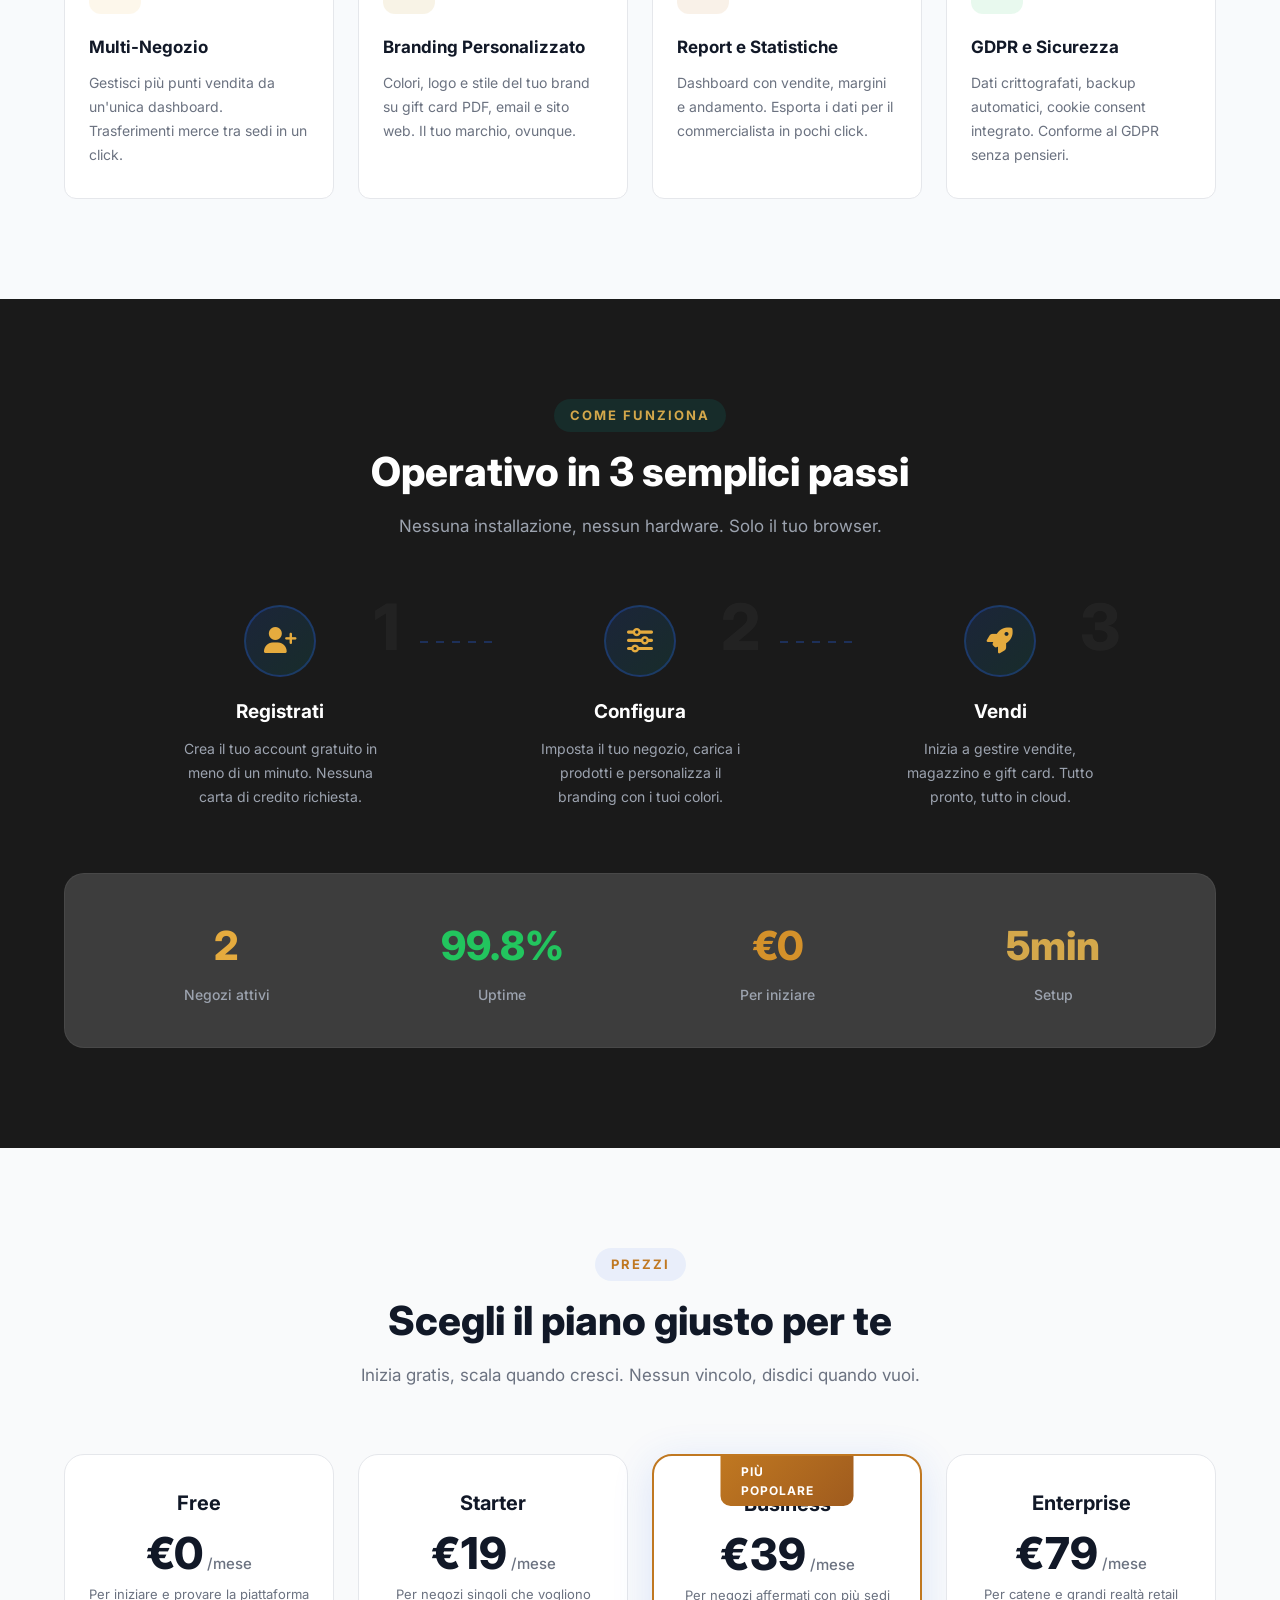
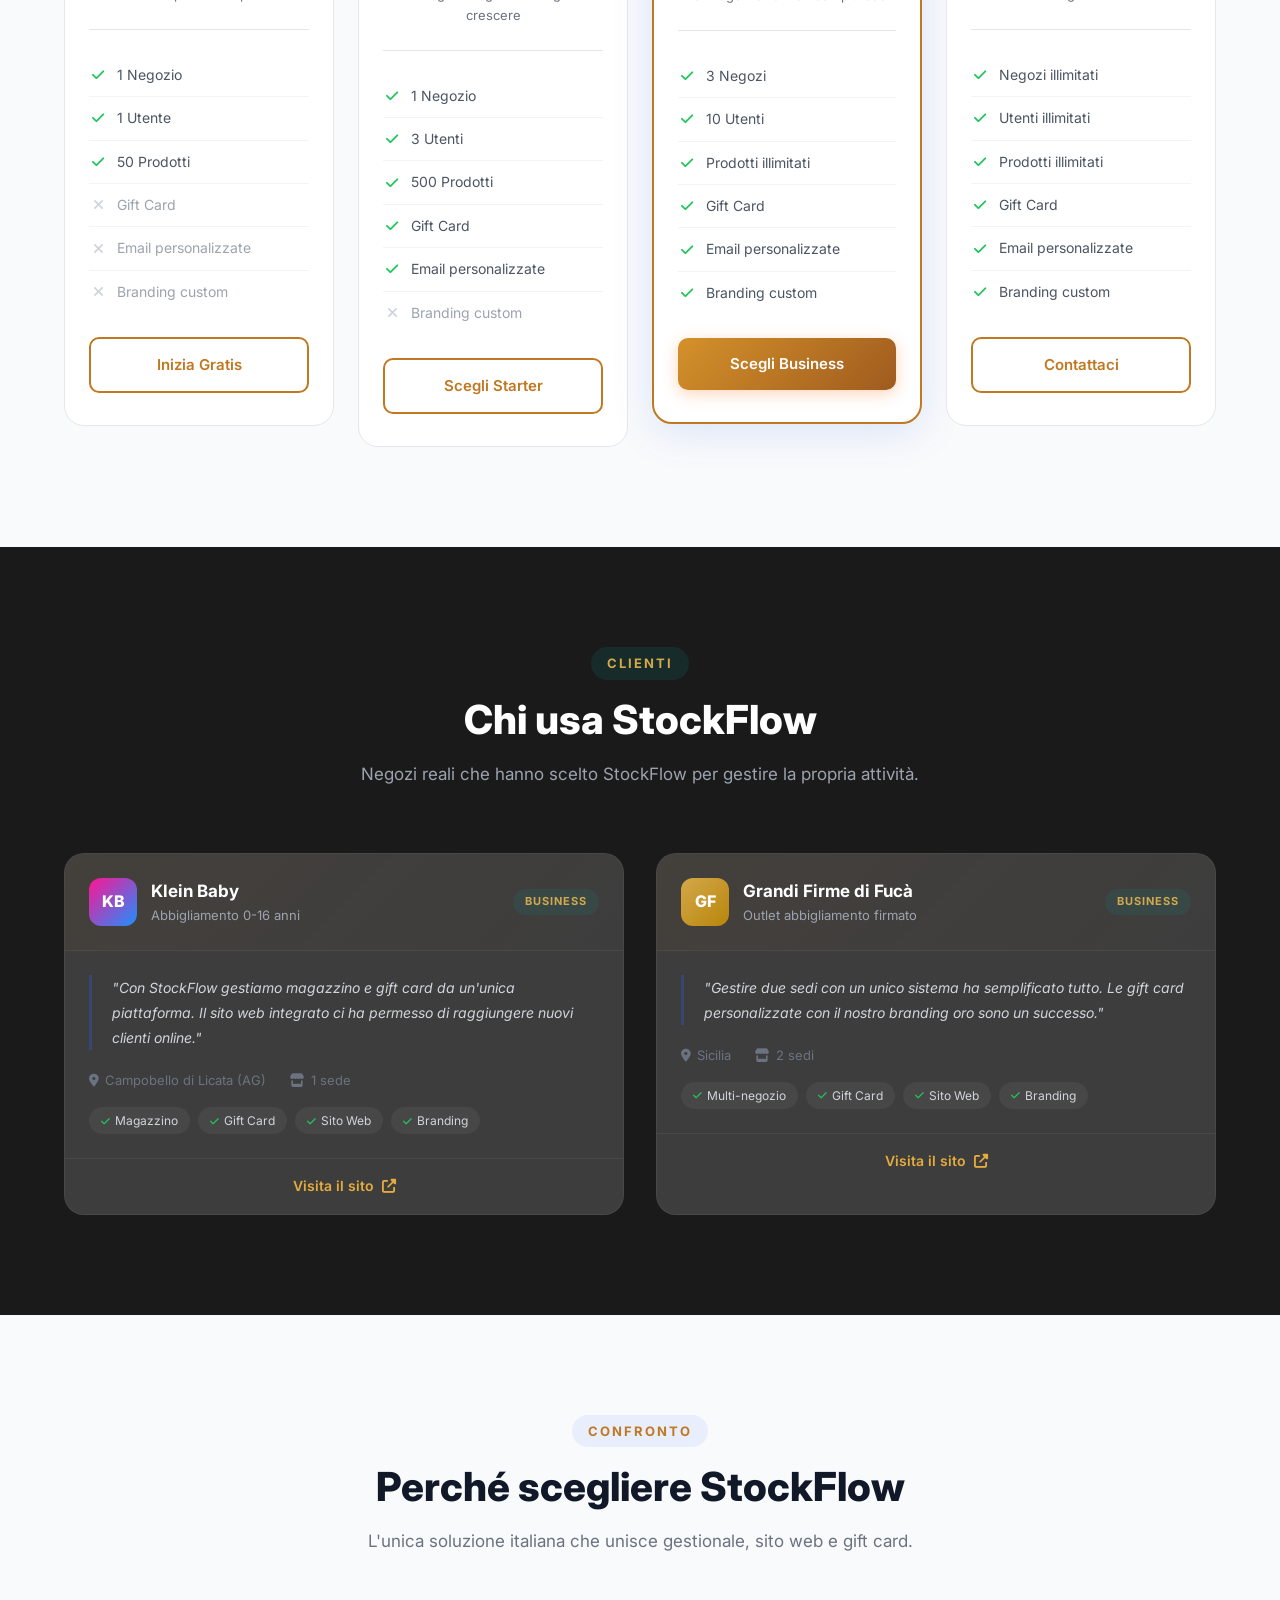
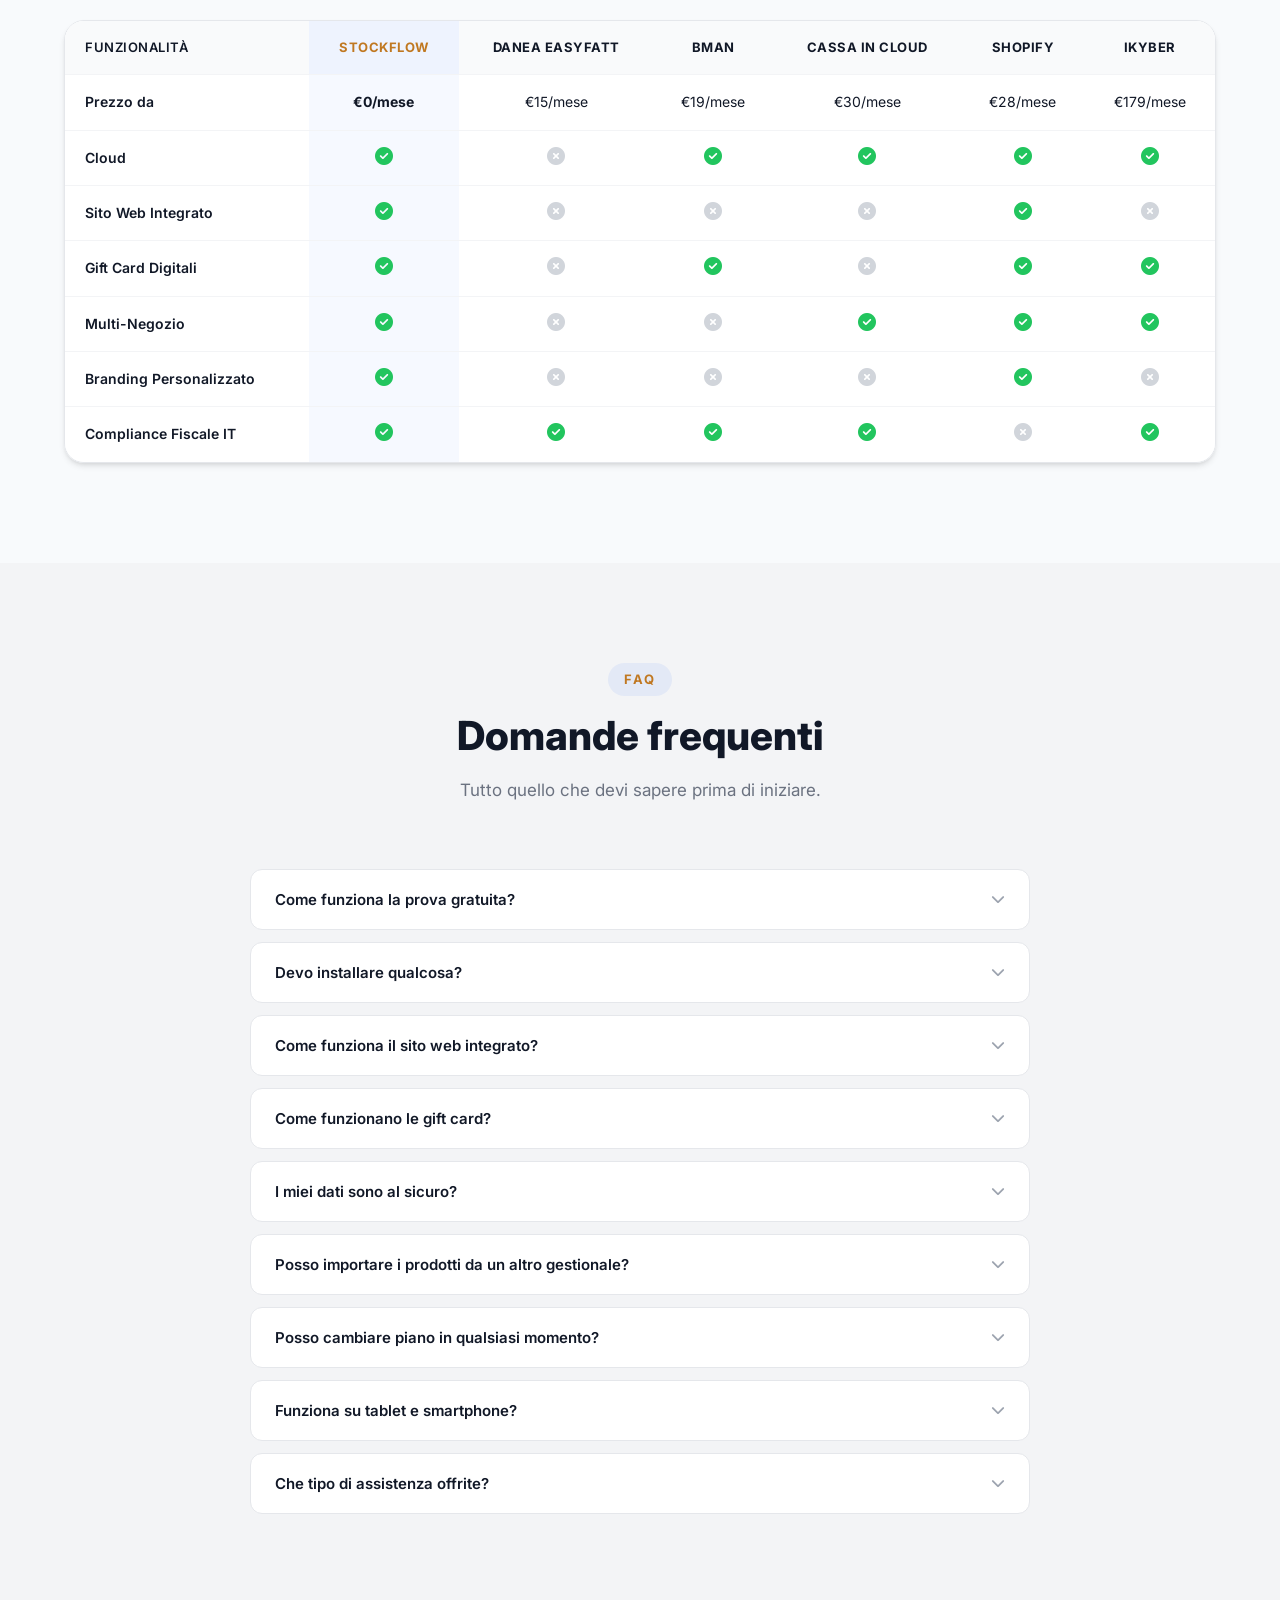
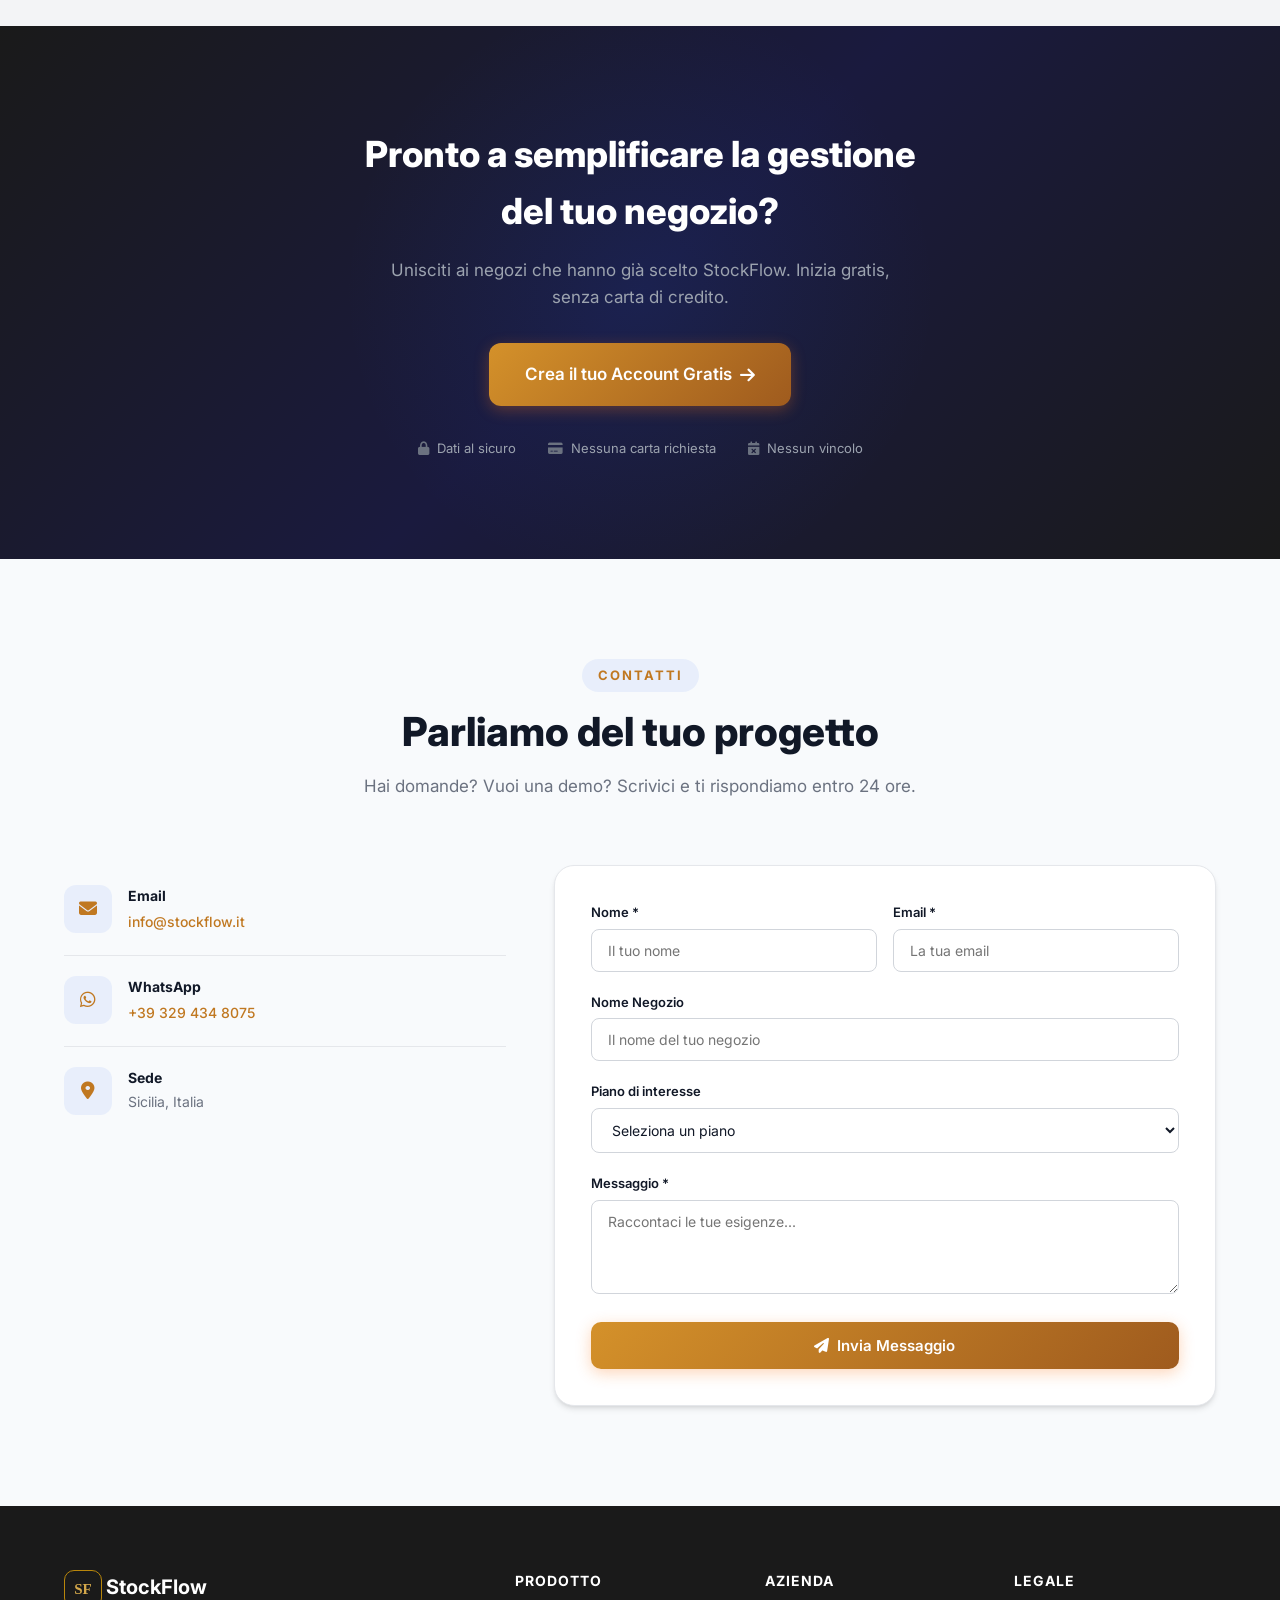
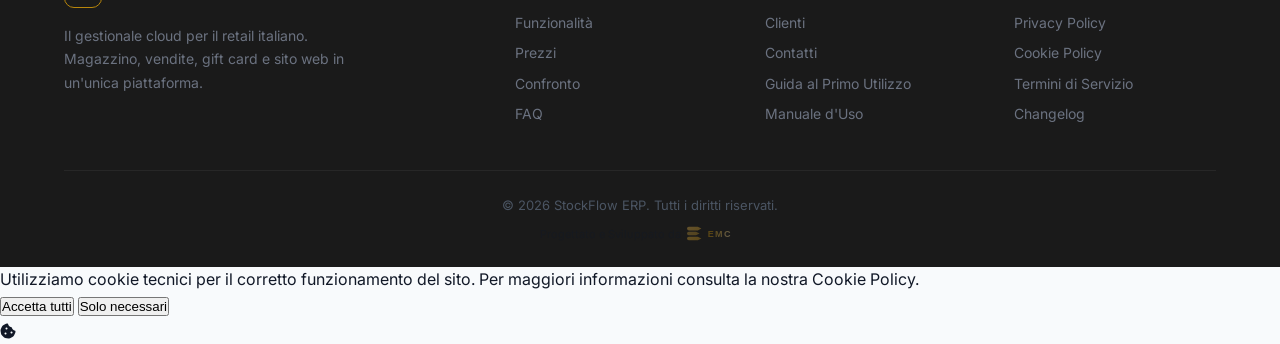
==== commit c89a9641: "Restyle vetrina allineato all'app StockFlow ERP reale (oro/carbone) - Palette :root da blu/teal a or" ====
--- a/index.html
+++ b/index.html
@@ -12,7 +12,8 @@
     <meta property="og:title" content="StockFlow ERP - Il Gestionale Cloud per il Retail">
     <meta property="og:description" content="Magazzino, vendite, gift card e sito web integrati. Da 0 EUR/mese.">
     <meta property="og:type" content="website">
-    <meta property="og:url" content="https://enrix84.github.io/stockflowERP-sito/">
+    <meta property="og:url" content="https://www.emcdigitalsolutions.it/stockflowERP/">
+    <link rel="canonical" href="https://www.emcdigitalsolutions.it/stockflowERP/">
 
     <!-- Favicon -->
     <link rel="icon" type="image/svg+xml" href="favicon.svg">
@@ -143,49 +144,49 @@
             </div>
             <div class="features-grid">
                 <div class="feature-card" data-aos="fade-up" data-aos-delay="0">
-                    <div class="feature-icon" style="--icon-color: #2563EB">
+                    <div class="feature-icon" style="--icon-color: #C07821">
                         <i class="fas fa-warehouse"></i>
                     </div>
                     <h3>Gestione Magazzino</h3>
                     <p>Traccia prodotti, taglie, colori e giacenze in tempo reale. Import ed export CSV per aggiornamenti rapidi.</p>
                 </div>
                 <div class="feature-card" data-aos="fade-up" data-aos-delay="100">
-                    <div class="feature-icon" style="--icon-color: #0D9488">
+                    <div class="feature-icon" style="--icon-color: #B8860B">
                         <i class="fas fa-cash-register"></i>
                     </div>
                     <h3>Punto Cassa</h3>
                     <p>Interfaccia rapida per le vendite con ricerca prodotti, sconti, e gestione resi. Tutto dal browser.</p>
                 </div>
                 <div class="feature-card" data-aos="fade-up" data-aos-delay="200">
-                    <div class="feature-icon" style="--icon-color: #F97316">
+                    <div class="feature-icon" style="--icon-color: #D4912A">
                         <i class="fas fa-gift"></i>
                     </div>
                     <h3>Gift Card Digitali</h3>
                     <p>Vendi gift card dal sito web con pagamento Stripe. PDF personalizzato ed email automatica al destinatario.</p>
                 </div>
                 <div class="feature-card" data-aos="fade-up" data-aos-delay="300">
-                    <div class="feature-icon" style="--icon-color: #8B5CF6">
+                    <div class="feature-icon" style="--icon-color: #9F5B1E">
                         <i class="fas fa-globe"></i>
                     </div>
                     <h3>Sito Web Integrato</h3>
                     <p>Sito vetrina professionale incluso, ottimizzato SEO, con gift card online e mappa del negozio.</p>
                 </div>
                 <div class="feature-card" data-aos="fade-up" data-aos-delay="0">
-                    <div class="feature-icon" style="--icon-color: #EC4899">
+                    <div class="feature-icon" style="--icon-color: #E5AB3E">
                         <i class="fas fa-store"></i>
                     </div>
                     <h3>Multi-Negozio</h3>
                     <p>Gestisci pi&ugrave; punti vendita da un'unica dashboard. Trasferimenti merce tra sedi in un click.</p>
                 </div>
                 <div class="feature-card" data-aos="fade-up" data-aos-delay="100">
-                    <div class="feature-icon" style="--icon-color: #0D9488">
+                    <div class="feature-icon" style="--icon-color: #B8860B">
                         <i class="fas fa-palette"></i>
                     </div>
                     <h3>Branding Personalizzato</h3>
                     <p>Colori, logo e stile del tuo brand su gift card PDF, email e sito web. Il tuo marchio, ovunque.</p>
                 </div>
                 <div class="feature-card" data-aos="fade-up" data-aos-delay="200">
-                    <div class="feature-icon" style="--icon-color: #2563EB">
+                    <div class="feature-icon" style="--icon-color: #C07821">
                         <i class="fas fa-chart-line"></i>
                     </div>
                     <h3>Report e Statistiche</h3>
@@ -746,7 +747,7 @@
             </div>
             <div class="footer-bottom">
                 <p>&copy; <script>document.write(new Date().getFullYear())</script> StockFlow ERP. Tutti i diritti riservati.</p>
-                <a href="https://emcdigitalsolutions.github.io/emcdigitalsolutions" target="_blank" rel="noopener" title="Progettato e Sviluppato da Enrico Maria Caruso" style="margin-top:10px;display:flex;align-items:center;justify-content:center;gap:6px;opacity:0.4;font-size:11px;text-decoration:none;color:inherit;"><span>Progettato e Sviluppato da</span> <svg xmlns="http://www.w3.org/2000/svg" viewBox="0 0 120 40" height="18"><defs><linearGradient id="emcG" x1="0" y1="0" x2="120" y2="40" gradientUnits="userSpaceOnUse"><stop offset="0%" stop-color="#60A5FA"/><stop offset="45%" stop-color="#2563EB"/><stop offset="100%" stop-color="#F97316"/></linearGradient><linearGradient id="emcIG" x1="0" y1="0" x2="40" y2="40" gradientUnits="userSpaceOnUse"><stop offset="0%" stop-color="#2563EB"/><stop offset="100%" stop-color="#1D4ED8"/></linearGradient></defs><path d="M4,4 H24 L32,8 L24,12 H4 A4,4 0 0,1 4,4Z" fill="url(#emcIG)"/><path d="M4,15 H20 L28,19 L20,23 H4 A4,4 0 0,1 4,15Z" fill="url(#emcIG)" opacity="0.85"/><path d="M4,26 H24 L32,30 L24,34 H4 A4,4 0 0,1 4,26Z" fill="url(#emcIG)"/><text x="46" y="27" font-family="'Space Grotesk','Segoe UI','Helvetica Neue',Arial,sans-serif" font-size="20" font-weight="700" fill="url(#emcG)" letter-spacing="3">EMC</text></svg></a>
+                <a href="https://www.emcdigitalsolutions.it" target="_blank" rel="noopener" title="Progettato e Sviluppato da EMC Digital Solutions" style="margin-top:10px;display:flex;align-items:center;justify-content:center;gap:6px;opacity:0.4;font-size:11px;text-decoration:none;color:inherit;"><span>Progettato e Sviluppato da</span> <svg xmlns="http://www.w3.org/2000/svg" viewBox="0 0 120 40" height="18"><defs><linearGradient id="emcG" x1="0" y1="0" x2="120" y2="40" gradientUnits="userSpaceOnUse"><stop offset="0%" stop-color="#D4A84B"/><stop offset="45%" stop-color="#B8860B"/><stop offset="100%" stop-color="#f0ece2"/></linearGradient><linearGradient id="emcIG" x1="0" y1="0" x2="40" y2="40" gradientUnits="userSpaceOnUse"><stop offset="0%" stop-color="#D4A84B"/><stop offset="100%" stop-color="#B8860B"/></linearGradient></defs><path d="M4,4 H24 L32,8 L24,12 H4 A4,4 0 0,1 4,4Z" fill="url(#emcIG)"/><path d="M4,15 H20 L28,19 L20,23 H4 A4,4 0 0,1 4,15Z" fill="url(#emcIG)" opacity="0.85"/><path d="M4,26 H24 L32,30 L24,34 H4 A4,4 0 0,1 4,26Z" fill="url(#emcIG)"/><text x="46" y="27" font-family="'Space Grotesk','Segoe UI','Helvetica Neue',Arial,sans-serif" font-size="20" font-weight="700" fill="url(#emcG)" letter-spacing="3">EMC</text></svg></a>
             </div>
         </div>
     </footer>
--- a/css/style.css
+++ b/css/style.css
@@ -0,0 +1,1725 @@
+/* ============================================
+   StockFlow ERP - Landing Page
+   ============================================ */
+
+/* ---- CSS Variables ---- */
+:root {
+    /* Palette allineata all'app StockFlow ERP reale: oro/ambra su carbone */
+    --primary: #C07821;
+    --primary-light: #E5AB3E;
+    --primary-dark: #9F5B1E;
+    --primary-rgb: 192, 120, 33;
+    --teal: #B8860B;
+    --teal-light: #D4A84B;
+    --teal-dark: #82491F;
+    --accent: #D4912A;
+    --accent-light: #EDC871;
+    --accent-dark: #9F5B1E;
+    --success: #22C55E;
+    --danger: #EF4444;
+    --purple: #8B5CF6;
+    --pink: #EC4899;
+    --dark: #1A1A1A;
+    --dark-lighter: #3D3D3D;
+    --dark-card: #252525;
+    --off-white: #F8FAFC;
+    --gray-50: #F9FAFB;
+    --gray-100: #F3F4F6;
+    --gray-200: #E5E7EB;
+    --gray-300: #D1D5DB;
+    --gray-400: #9CA3AF;
+    --gray-500: #6B7280;
+    --gray-600: #4B5563;
+    --gray-700: #374151;
+    --gray-800: #1F2937;
+    --text-dark: #111827;
+    --text-muted: #6B7280;
+    --font: 'Inter', -apple-system, BlinkMacSystemFont, sans-serif;
+    --radius: 12px;
+    --radius-lg: 20px;
+    --shadow: 0 4px 6px -1px rgba(0,0,0,0.1), 0 2px 4px -2px rgba(0,0,0,0.1);
+    --shadow-lg: 0 20px 50px -12px rgba(0,0,0,0.25);
+    --shadow-xl: 0 25px 60px -15px rgba(0,0,0,0.3);
+    --transition: all 0.3s ease;
+    --primary-gradient: linear-gradient(135deg, var(--primary), var(--primary-dark));
+    --accent-gradient: linear-gradient(135deg, var(--accent), var(--accent-dark));
+    --teal-gradient: linear-gradient(135deg, var(--teal), var(--teal-dark));
+}
+
+/* ---- Reset ---- */
+*, *::before, *::after {
+    margin: 0;
+    padding: 0;
+    box-sizing: border-box;
+}
+
+html {
+    scroll-behavior: smooth;
+    scroll-padding-top: 80px;
+}
+
+body {
+    font-family: var(--font);
+    font-size: 16px;
+    line-height: 1.6;
+    color: var(--text-dark);
+    background: var(--off-white);
+    overflow-x: hidden;
+    -webkit-font-smoothing: antialiased;
+}
+
+a {
+    color: inherit;
+    text-decoration: none;
+    transition: var(--transition);
+}
+
+ul { list-style: none; }
+img { max-width: 100%; display: block; }
+
+.container {
+    max-width: 1200px;
+    margin: 0 auto;
+    padding: 0 24px;
+}
+
+/* ---- Section Shared ---- */
+section {
+    padding: 100px 0;
+}
+
+.section-header {
+    text-align: center;
+    max-width: 640px;
+    margin: 0 auto 64px;
+}
+
+.section-tag {
+    display: inline-block;
+    font-size: 13px;
+    font-weight: 700;
+    text-transform: uppercase;
+    letter-spacing: 2px;
+    color: var(--primary);
+    background: rgba(37, 99, 235, 0.08);
+    padding: 6px 16px;
+    border-radius: 100px;
+    margin-bottom: 16px;
+}
+
+.section-title {
+    font-size: clamp(28px, 4vw, 40px);
+    font-weight: 800;
+    color: var(--text-dark);
+    margin-bottom: 16px;
+    line-height: 1.2;
+}
+
+.section-sub {
+    font-size: 17px;
+    color: var(--text-muted);
+    line-height: 1.7;
+}
+
+/* Dark section overrides */
+.how-it-works .section-tag,
+.clients .section-tag {
+    color: var(--teal-light);
+    background: rgba(13, 148, 136, 0.15);
+}
+
+.how-it-works .section-title,
+.clients .section-title {
+    color: #fff;
+}
+
+.how-it-works .section-sub,
+.clients .section-sub {
+    color: var(--gray-400);
+}
+
+/* ---- Buttons ---- */
+.btn {
+    display: inline-flex;
+    align-items: center;
+    gap: 8px;
+    padding: 14px 28px;
+    border-radius: 10px;
+    font-family: var(--font);
+    font-size: 15px;
+    font-weight: 600;
+    border: none;
+    cursor: pointer;
+    transition: var(--transition);
+    white-space: nowrap;
+}
+
+.btn-primary {
+    background: var(--accent-gradient);
+    color: #fff;
+    box-shadow: 0 4px 15px rgba(249, 115, 22, 0.3);
+}
+
+.btn-primary:hover {
+    transform: translateY(-2px);
+    box-shadow: 0 8px 25px rgba(249, 115, 22, 0.4);
+}
+
+.btn-outline {
+    background: transparent;
+    color: #fff;
+    border: 2px solid rgba(255,255,255,0.3);
+}
+
+.btn-outline:hover {
+    background: rgba(255,255,255,0.1);
+    border-color: rgba(255,255,255,0.6);
+}
+
+.btn-outline-card {
+    background: transparent;
+    color: var(--primary);
+    border: 2px solid var(--primary);
+    width: 100%;
+    justify-content: center;
+}
+
+.btn-outline-card:hover {
+    background: var(--primary);
+    color: #fff;
+}
+
+.btn-lg {
+    padding: 18px 36px;
+    font-size: 17px;
+    border-radius: 12px;
+}
+
+.btn-block {
+    width: 100%;
+    justify-content: center;
+}
+
+/* ---- Preloader ---- */
+#preloader {
+    position: fixed;
+    inset: 0;
+    background: var(--dark);
+    display: flex;
+    align-items: center;
+    justify-content: center;
+    z-index: 10000;
+    transition: opacity 0.5s, visibility 0.5s;
+}
+
+#preloader.hidden {
+    opacity: 0;
+    visibility: hidden;
+}
+
+.preloader-content {
+    text-align: center;
+}
+
+.preloader-logo {
+    font-size: 56px;
+    font-weight: 700;
+    font-family: Georgia, 'Times New Roman', serif;
+    background: linear-gradient(135deg, var(--accent-light), var(--primary), var(--teal-dark));
+    -webkit-background-clip: text;
+    -webkit-text-fill-color: transparent;
+    background-clip: text;
+    animation: preloaderPulse 1.2s ease-in-out infinite;
+}
+
+@keyframes preloaderPulse {
+    0%, 100% { opacity: 1; transform: scale(1); }
+    50% { opacity: 0.7; transform: scale(0.95); }
+}
+
+.preloader-bar {
+    width: 120px;
+    height: 3px;
+    background: var(--dark-lighter);
+    border-radius: 3px;
+    margin: 20px auto 0;
+    overflow: hidden;
+}
+
+.preloader-progress {
+    width: 0;
+    height: 100%;
+    background: linear-gradient(90deg, var(--primary), var(--teal), var(--accent));
+    border-radius: 3px;
+    animation: preloaderBar 0.8s ease-out forwards;
+}
+
+@keyframes preloaderBar {
+    to { width: 100%; }
+}
+
+/* ---- Navbar ---- */
+.navbar {
+    position: fixed;
+    top: 0;
+    left: 0;
+    right: 0;
+    z-index: 1000;
+    padding: 16px 0;
+    transition: var(--transition);
+    background: transparent;
+}
+
+.navbar.scrolled {
+    background: rgba(15, 23, 42, 0.95);
+    backdrop-filter: blur(20px);
+    padding: 10px 0;
+    box-shadow: 0 4px 30px rgba(0,0,0,0.2);
+}
+
+.nav-container {
+    display: flex;
+    align-items: center;
+    justify-content: space-between;
+}
+
+.nav-brand {
+    display: flex;
+    align-items: center;
+    gap: 10px;
+}
+
+.nav-logo {
+    display: inline-flex;
+    align-items: center;
+    justify-content: center;
+    width: 38px;
+    height: 38px;
+    background: #1A1A1A;
+    border: 1.5px solid #B8860B;
+    border-radius: 10px;
+    color: #D4A84B;
+    font-family: Georgia, 'Times New Roman', serif;
+    font-weight: 700;
+    font-size: 15px;
+}
+
+.nav-name {
+    font-weight: 700;
+    font-size: 20px;
+    color: #fff;
+}
+
+.nav-menu {
+    display: flex;
+    align-items: center;
+    gap: 4px;
+}
+
+.nav-link {
+    color: rgba(255,255,255,0.7);
+    font-size: 14px;
+    font-weight: 500;
+    padding: 8px 14px;
+    border-radius: 8px;
+    transition: var(--transition);
+}
+
+.nav-link:hover,
+.nav-link.active {
+    color: #fff;
+    background: rgba(255,255,255,0.08);
+}
+
+.nav-cta {
+    display: inline-flex;
+    align-items: center;
+    padding: 10px 22px;
+    background: var(--accent-gradient);
+    color: #fff;
+    font-size: 14px;
+    font-weight: 600;
+    border-radius: 8px;
+    box-shadow: 0 2px 10px rgba(249, 115, 22, 0.3);
+    transition: var(--transition);
+}
+
+.nav-cta:hover {
+    transform: translateY(-1px);
+    box-shadow: 0 4px 15px rgba(249, 115, 22, 0.4);
+}
+
+.hamburger {
+    display: none;
+    flex-direction: column;
+    gap: 5px;
+    background: none;
+    border: none;
+    cursor: pointer;
+    padding: 4px;
+    z-index: 1001;
+}
+
+.hamburger span {
+    display: block;
+    width: 24px;
+    height: 2px;
+    background: #fff;
+    border-radius: 2px;
+    transition: var(--transition);
+}
+
+.hamburger.active span:nth-child(1) {
+    transform: rotate(45deg) translate(5px, 5px);
+}
+
+.hamburger.active span:nth-child(2) {
+    opacity: 0;
+}
+
+.hamburger.active span:nth-child(3) {
+    transform: rotate(-45deg) translate(5px, -5px);
+}
+
+/* ---- Hero ---- */
+.hero {
+    position: relative;
+    min-height: 100vh;
+    display: flex;
+    align-items: center;
+    background: var(--dark);
+    overflow: hidden;
+    padding-top: 80px;
+}
+
+#heroParticles {
+    position: absolute;
+    inset: 0;
+    width: 100%;
+    height: 100%;
+    z-index: 1;
+}
+
+.hero-container {
+    position: relative;
+    z-index: 2;
+    display: grid;
+    grid-template-columns: 1fr 1fr;
+    gap: 60px;
+    align-items: center;
+}
+
+.hero-tag {
+    display: inline-block;
+    font-size: 12px;
+    font-weight: 700;
+    letter-spacing: 3px;
+    color: var(--teal-light);
+    background: rgba(13, 148, 136, 0.12);
+    padding: 8px 18px;
+    border-radius: 100px;
+    border: 1px solid rgba(13, 148, 136, 0.25);
+    margin-bottom: 24px;
+}
+
+.hero-title {
+    font-size: clamp(32px, 5vw, 52px);
+    font-weight: 800;
+    color: #fff;
+    line-height: 1.15;
+    margin-bottom: 20px;
+}
+
+.gradient-text {
+    background: linear-gradient(135deg, var(--primary-light), var(--teal-light));
+    -webkit-background-clip: text;
+    -webkit-text-fill-color: transparent;
+    background-clip: text;
+}
+
+.hero-sub {
+    font-size: 18px;
+    color: var(--gray-400);
+    line-height: 1.7;
+    margin-bottom: 32px;
+    max-width: 480px;
+}
+
+.hero-sub strong {
+    color: #fff;
+}
+
+.hero-cta {
+    display: flex;
+    gap: 16px;
+    margin-bottom: 32px;
+    flex-wrap: wrap;
+}
+
+.hero-badges {
+    display: flex;
+    gap: 24px;
+    flex-wrap: wrap;
+}
+
+.hero-badges span {
+    font-size: 13px;
+    color: var(--gray-400);
+    display: flex;
+    align-items: center;
+    gap: 6px;
+}
+
+.hero-badges i {
+    color: var(--success);
+    font-size: 14px;
+}
+
+/* Dashboard Mockup */
+.dashboard-mockup {
+    background: var(--dark-lighter);
+    border-radius: var(--radius-lg);
+    overflow: hidden;
+    box-shadow: var(--shadow-xl);
+    border: 1px solid rgba(255,255,255,0.06);
+}
+
+.mockup-bar {
+    display: flex;
+    align-items: center;
+    gap: 12px;
+    padding: 12px 16px;
+    background: rgba(0,0,0,0.3);
+    border-bottom: 1px solid rgba(255,255,255,0.06);
+}
+
+.mockup-dots {
+    display: flex;
+    gap: 6px;
+}
+
+.mockup-dots span {
+    width: 10px;
+    height: 10px;
+    border-radius: 50%;
+}
+
+.mockup-dots span:nth-child(1) { background: #EF4444; }
+.mockup-dots span:nth-child(2) { background: #F59E0B; }
+.mockup-dots span:nth-child(3) { background: #22C55E; }
+
+.mockup-url {
+    font-size: 11px;
+    color: var(--gray-500);
+    font-family: monospace;
+}
+
+.mockup-body {
+    display: flex;
+    min-height: 280px;
+}
+
+.mockup-sidebar {
+    width: 52px;
+    background: rgba(0,0,0,0.2);
+    display: flex;
+    flex-direction: column;
+    align-items: center;
+    padding: 16px 0;
+    gap: 4px;
+    border-right: 1px solid rgba(255,255,255,0.06);
+}
+
+.mockup-nav-item {
+    width: 36px;
+    height: 36px;
+    display: flex;
+    align-items: center;
+    justify-content: center;
+    border-radius: 8px;
+    color: var(--gray-500);
+    font-size: 14px;
+    transition: var(--transition);
+}
+
+.mockup-nav-item.active {
+    background: rgba(37, 99, 235, 0.2);
+    color: var(--primary-light);
+}
+
+.mockup-content {
+    flex: 1;
+    padding: 20px;
+}
+
+.mockup-stat-row {
+    display: grid;
+    grid-template-columns: repeat(3, 1fr);
+    gap: 12px;
+    margin-bottom: 20px;
+}
+
+.mockup-stat {
+    background: rgba(0,0,0,0.2);
+    border-radius: 10px;
+    padding: 14px;
+    border: 1px solid rgba(255,255,255,0.04);
+}
+
+.mockup-stat-value {
+    display: block;
+    font-size: 18px;
+    font-weight: 700;
+    color: #fff;
+    margin-bottom: 2px;
+}
+
+.mockup-stat-label {
+    display: block;
+    font-size: 11px;
+    color: var(--gray-500);
+    margin-bottom: 6px;
+}
+
+.mockup-stat-badge {
+    display: inline-flex;
+    align-items: center;
+    gap: 3px;
+    font-size: 11px;
+    font-weight: 600;
+    padding: 2px 8px;
+    border-radius: 100px;
+}
+
+.mockup-stat-badge.up {
+    color: var(--success);
+    background: rgba(34, 197, 94, 0.1);
+}
+
+.mockup-stat-badge.neutral {
+    color: var(--gray-400);
+    background: rgba(107, 114, 128, 0.1);
+}
+
+.mockup-chart {
+    background: rgba(0,0,0,0.2);
+    border-radius: 10px;
+    padding: 20px;
+    border: 1px solid rgba(255,255,255,0.04);
+}
+
+.mockup-bar-chart {
+    display: flex;
+    align-items: flex-end;
+    gap: 8px;
+    height: 80px;
+}
+
+.chart-bar {
+    flex: 1;
+    background: linear-gradient(to top, rgba(37, 99, 235, 0.3), rgba(37, 99, 235, 0.6));
+    border-radius: 4px 4px 0 0;
+    transition: var(--transition);
+}
+
+.chart-bar.active {
+    background: linear-gradient(to top, var(--primary), var(--primary-light));
+}
+
+/* ---- Features ---- */
+.features {
+    background: var(--off-white);
+}
+
+.features-grid {
+    display: grid;
+    grid-template-columns: repeat(4, 1fr);
+    gap: 24px;
+}
+
+.feature-card {
+    background: #fff;
+    border-radius: var(--radius);
+    padding: 32px 24px;
+    border: 1px solid var(--gray-200);
+    transition: var(--transition);
+}
+
+.feature-card:hover {
+    transform: translateY(-4px);
+    box-shadow: var(--shadow-lg);
+    border-color: transparent;
+}
+
+.feature-icon {
+    width: 52px;
+    height: 52px;
+    display: flex;
+    align-items: center;
+    justify-content: center;
+    border-radius: 12px;
+    background: color-mix(in srgb, var(--icon-color, var(--primary)) 10%, transparent);
+    color: var(--icon-color, var(--primary));
+    font-size: 22px;
+    margin-bottom: 20px;
+}
+
+.feature-card h3 {
+    font-size: 17px;
+    font-weight: 700;
+    margin-bottom: 10px;
+    color: var(--text-dark);
+}
+
+.feature-card p {
+    font-size: 14px;
+    color: var(--text-muted);
+    line-height: 1.7;
+}
+
+/* ---- How It Works ---- */
+.how-it-works {
+    background: var(--dark);
+}
+
+.steps {
+    display: flex;
+    align-items: flex-start;
+    justify-content: center;
+    gap: 0;
+    margin-bottom: 64px;
+}
+
+.step {
+    text-align: center;
+    padding: 0 32px;
+    max-width: 280px;
+    position: relative;
+}
+
+.step-number {
+    position: absolute;
+    top: -10px;
+    right: 20px;
+    font-size: 64px;
+    font-weight: 800;
+    color: rgba(255,255,255,0.04);
+    line-height: 1;
+}
+
+.step-icon {
+    width: 72px;
+    height: 72px;
+    display: flex;
+    align-items: center;
+    justify-content: center;
+    border-radius: 50%;
+    background: linear-gradient(135deg, rgba(37, 99, 235, 0.15), rgba(13, 148, 136, 0.15));
+    border: 2px solid rgba(37, 99, 235, 0.3);
+    color: var(--primary-light);
+    font-size: 26px;
+    margin: 0 auto 20px;
+}
+
+.step h3 {
+    color: #fff;
+    font-size: 19px;
+    font-weight: 700;
+    margin-bottom: 10px;
+}
+
+.step p {
+    color: var(--gray-400);
+    font-size: 14px;
+    line-height: 1.7;
+}
+
+.step-connector {
+    width: 80px;
+    height: 2px;
+    background: repeating-linear-gradient(
+        90deg,
+        rgba(37, 99, 235, 0.3) 0px,
+        rgba(37, 99, 235, 0.3) 8px,
+        transparent 8px,
+        transparent 16px
+    );
+    margin-top: 36px;
+    flex-shrink: 0;
+}
+
+/* Counters */
+.counters {
+    display: grid;
+    grid-template-columns: repeat(4, 1fr);
+    gap: 32px;
+    background: var(--dark-lighter);
+    border-radius: var(--radius-lg);
+    padding: 40px;
+    border: 1px solid rgba(255,255,255,0.06);
+}
+
+.counter {
+    text-align: center;
+}
+
+.counter-value {
+    display: block;
+    font-size: 40px;
+    font-weight: 800;
+    color: #fff;
+    margin-bottom: 4px;
+}
+
+.counter:nth-child(1) .counter-value { color: var(--primary-light); }
+.counter:nth-child(2) .counter-value { color: var(--success); }
+.counter:nth-child(3) .counter-value { color: var(--accent); }
+.counter:nth-child(4) .counter-value { color: var(--teal-light); }
+
+.counter-label {
+    font-size: 14px;
+    color: var(--gray-400);
+    font-weight: 500;
+}
+
+/* ---- Pricing ---- */
+.pricing {
+    background: var(--gray-50);
+}
+
+.pricing-grid {
+    display: grid;
+    grid-template-columns: repeat(4, 1fr);
+    gap: 24px;
+    align-items: start;
+}
+
+.pricing-card {
+    background: #fff;
+    border-radius: var(--radius-lg);
+    overflow: hidden;
+    border: 1px solid var(--gray-200);
+    padding: 32px 24px;
+    transition: var(--transition);
+    position: relative;
+    display: flex;
+    flex-direction: column;
+}
+
+.pricing-card:hover {
+    transform: translateY(-4px);
+    box-shadow: var(--shadow-lg);
+}
+
+.pricing-card.featured {
+    border: 2px solid var(--primary);
+    box-shadow: 0 8px 40px rgba(37, 99, 235, 0.15);
+    transform: scale(1.03);
+}
+
+.pricing-card.featured:hover {
+    transform: scale(1.03) translateY(-4px);
+}
+
+.pricing-badge {
+    position: absolute;
+    top: 0;
+    left: 50%;
+    transform: translateX(-50%);
+    background: var(--primary-gradient);
+    color: #fff;
+    font-size: 12px;
+    font-weight: 700;
+    padding: 6px 20px;
+    border-radius: 0 0 10px 10px;
+    text-transform: uppercase;
+    letter-spacing: 1px;
+}
+
+.pricing-header {
+    text-align: center;
+    padding-bottom: 24px;
+    margin-bottom: 24px;
+    border-bottom: 1px solid var(--gray-200);
+}
+
+.pricing-name {
+    font-size: 20px;
+    font-weight: 700;
+    color: var(--text-dark);
+    margin-bottom: 12px;
+}
+
+.pricing-price {
+    display: flex;
+    align-items: baseline;
+    justify-content: center;
+    gap: 4px;
+    margin-bottom: 8px;
+}
+
+.price-amount {
+    font-size: 44px;
+    font-weight: 800;
+    color: var(--text-dark);
+    line-height: 1;
+}
+
+.price-period {
+    font-size: 15px;
+    color: var(--text-muted);
+    font-weight: 500;
+}
+
+.pricing-desc {
+    font-size: 13px;
+    color: var(--text-muted);
+}
+
+.pricing-features {
+    flex: 1;
+    margin-bottom: 24px;
+}
+
+.pricing-features li {
+    display: flex;
+    align-items: center;
+    gap: 10px;
+    padding: 10px 0;
+    font-size: 14px;
+    color: var(--gray-600);
+    border-bottom: 1px solid var(--gray-100);
+}
+
+.pricing-features li:last-child {
+    border-bottom: none;
+}
+
+.pricing-features li.included i {
+    color: var(--success);
+    font-size: 14px;
+    width: 18px;
+    text-align: center;
+}
+
+.pricing-features li.excluded {
+    color: var(--gray-400);
+}
+
+.pricing-features li.excluded i {
+    color: var(--gray-300);
+    font-size: 14px;
+    width: 18px;
+    text-align: center;
+}
+
+.pricing-card .btn {
+    margin-top: auto;
+}
+
+.pricing-card.featured .btn-primary {
+    width: 100%;
+    justify-content: center;
+}
+
+/* ---- Clients ---- */
+.clients {
+    background: var(--dark);
+}
+
+.clients-grid {
+    display: grid;
+    grid-template-columns: repeat(2, 1fr);
+    gap: 32px;
+}
+
+.client-card {
+    background: var(--dark-lighter);
+    border-radius: var(--radius-lg);
+    overflow: hidden;
+    border: 1px solid rgba(255,255,255,0.06);
+    transition: var(--transition);
+}
+
+.client-card:hover {
+    transform: translateY(-4px);
+    box-shadow: var(--shadow-xl);
+    border-color: rgba(255,255,255,0.1);
+}
+
+.client-header {
+    display: flex;
+    align-items: center;
+    justify-content: space-between;
+    padding: 24px;
+    background: linear-gradient(135deg, rgba(var(--primary-rgb), 0.05), transparent);
+    border-bottom: 1px solid rgba(255,255,255,0.06);
+}
+
+.client-brand {
+    display: flex;
+    align-items: center;
+    gap: 14px;
+}
+
+.client-logo {
+    width: 48px;
+    height: 48px;
+    border-radius: 12px;
+    display: flex;
+    align-items: center;
+    justify-content: center;
+    color: #fff;
+    font-weight: 800;
+    font-size: 16px;
+    flex-shrink: 0;
+}
+
+.client-brand h3 {
+    color: #fff;
+    font-size: 17px;
+    font-weight: 700;
+}
+
+.client-brand p {
+    color: var(--gray-400);
+    font-size: 13px;
+}
+
+.client-plan {
+    font-size: 11px;
+    font-weight: 700;
+    color: var(--teal-light);
+    background: rgba(13, 148, 136, 0.12);
+    padding: 4px 12px;
+    border-radius: 100px;
+    letter-spacing: 1px;
+}
+
+.client-body {
+    padding: 24px;
+}
+
+.client-quote {
+    color: var(--gray-300);
+    font-size: 14px;
+    line-height: 1.8;
+    font-style: italic;
+    margin-bottom: 20px;
+    position: relative;
+    padding-left: 20px;
+    border-left: 3px solid rgba(37, 99, 235, 0.3);
+}
+
+.client-info {
+    display: flex;
+    gap: 24px;
+    margin-bottom: 16px;
+}
+
+.client-info span {
+    font-size: 13px;
+    color: var(--gray-500);
+    display: flex;
+    align-items: center;
+    gap: 6px;
+}
+
+.client-features {
+    display: flex;
+    flex-wrap: wrap;
+    gap: 8px;
+}
+
+.client-feature {
+    font-size: 12px;
+    color: var(--gray-300);
+    background: rgba(255,255,255,0.05);
+    padding: 4px 12px;
+    border-radius: 100px;
+    display: flex;
+    align-items: center;
+    gap: 5px;
+}
+
+.client-feature i {
+    color: var(--success);
+    font-size: 10px;
+}
+
+.client-link {
+    display: flex;
+    align-items: center;
+    justify-content: center;
+    gap: 8px;
+    padding: 16px;
+    color: var(--primary-light);
+    font-size: 14px;
+    font-weight: 600;
+    border-top: 1px solid rgba(255,255,255,0.06);
+    transition: var(--transition);
+}
+
+.client-link:hover {
+    background: rgba(37, 99, 235, 0.08);
+    color: #fff;
+}
+
+/* ---- Comparison Table ---- */
+.comparison {
+    background: var(--off-white);
+}
+
+.comparison-table-wrapper {
+    overflow-x: auto;
+    border-radius: var(--radius-lg);
+    box-shadow: var(--shadow);
+    border: 1px solid var(--gray-200);
+}
+
+.comparison-table {
+    width: 100%;
+    border-collapse: collapse;
+    background: #fff;
+    min-width: 700px;
+}
+
+.comparison-table th,
+.comparison-table td {
+    padding: 16px 20px;
+    text-align: center;
+    font-size: 14px;
+    border-bottom: 1px solid var(--gray-100);
+}
+
+.comparison-table th {
+    background: var(--gray-50);
+    font-weight: 700;
+    color: var(--text-dark);
+    font-size: 13px;
+    text-transform: uppercase;
+    letter-spacing: 0.5px;
+    white-space: nowrap;
+}
+
+.comparison-table td:first-child,
+.comparison-table th:first-child {
+    text-align: left;
+    font-weight: 600;
+    color: var(--text-dark);
+}
+
+.comparison-table td.highlight,
+.comparison-table th.highlight {
+    background: rgba(37, 99, 235, 0.04);
+    position: relative;
+}
+
+.comparison-table th.highlight {
+    background: rgba(37, 99, 235, 0.08);
+    color: var(--primary);
+}
+
+.comparison-table tbody tr:last-child td {
+    border-bottom: none;
+}
+
+.comparison-table tbody tr:hover {
+    background: var(--gray-50);
+}
+
+.comparison-table tbody tr:hover td.highlight {
+    background: rgba(37, 99, 235, 0.06);
+}
+
+.text-success {
+    color: var(--success) !important;
+    font-size: 18px;
+}
+
+.text-danger {
+    color: var(--gray-300) !important;
+    font-size: 18px;
+}
+
+/* ---- FAQ ---- */
+.faq {
+    background: var(--gray-100);
+}
+
+.faq-list {
+    max-width: 780px;
+    margin: 0 auto;
+}
+
+.faq-item {
+    background: #fff;
+    border-radius: var(--radius);
+    margin-bottom: 12px;
+    overflow: hidden;
+    border: 1px solid var(--gray-200);
+    transition: var(--transition);
+}
+
+.faq-item:hover {
+    border-color: var(--gray-300);
+}
+
+.faq-item.active {
+    border-color: var(--primary);
+    box-shadow: 0 4px 15px rgba(37, 99, 235, 0.08);
+}
+
+.faq-question {
+    display: flex;
+    align-items: center;
+    justify-content: space-between;
+    width: 100%;
+    padding: 20px 24px;
+    background: none;
+    border: none;
+    cursor: pointer;
+    font-family: var(--font);
+    font-size: 15px;
+    font-weight: 600;
+    color: var(--text-dark);
+    text-align: left;
+    gap: 16px;
+}
+
+.faq-question i {
+    color: var(--gray-400);
+    font-size: 14px;
+    transition: transform 0.3s ease;
+    flex-shrink: 0;
+}
+
+.faq-item.active .faq-question {
+    color: var(--primary);
+}
+
+.faq-item.active .faq-question i {
+    transform: rotate(180deg);
+    color: var(--primary);
+}
+
+.faq-answer {
+    max-height: 0;
+    overflow: hidden;
+    transition: max-height 0.4s ease;
+}
+
+.faq-answer p {
+    padding: 0 24px 20px;
+    font-size: 14px;
+    color: var(--text-muted);
+    line-height: 1.8;
+}
+
+/* ---- Final CTA ---- */
+.final-cta {
+    background: linear-gradient(135deg, var(--dark) 0%, #1a1a3e 50%, var(--dark) 100%);
+    padding: 100px 0;
+    text-align: center;
+    position: relative;
+    overflow: hidden;
+}
+
+.final-cta::before {
+    content: '';
+    position: absolute;
+    top: 50%;
+    left: 50%;
+    transform: translate(-50%, -50%);
+    width: 600px;
+    height: 600px;
+    background: radial-gradient(circle, rgba(37, 99, 235, 0.1), transparent 70%);
+    pointer-events: none;
+}
+
+.final-cta-content {
+    position: relative;
+    z-index: 1;
+}
+
+.final-cta h2 {
+    font-size: clamp(24px, 4vw, 36px);
+    font-weight: 800;
+    color: #fff;
+    margin-bottom: 16px;
+    max-width: 600px;
+    margin-left: auto;
+    margin-right: auto;
+}
+
+.final-cta p {
+    font-size: 17px;
+    color: var(--gray-400);
+    margin-bottom: 32px;
+    max-width: 500px;
+    margin-left: auto;
+    margin-right: auto;
+}
+
+.final-cta-badges {
+    display: flex;
+    justify-content: center;
+    gap: 32px;
+    margin-top: 32px;
+    flex-wrap: wrap;
+}
+
+.final-cta-badges span {
+    font-size: 13px;
+    color: var(--gray-400);
+    display: flex;
+    align-items: center;
+    gap: 8px;
+}
+
+.final-cta-badges i {
+    color: var(--gray-500);
+}
+
+/* ---- Contact ---- */
+.contact {
+    background: var(--off-white);
+}
+
+.contact-grid {
+    display: grid;
+    grid-template-columns: 1fr 1.5fr;
+    gap: 48px;
+    align-items: start;
+}
+
+.contact-item {
+    display: flex;
+    gap: 16px;
+    padding: 20px 0;
+    border-bottom: 1px solid var(--gray-200);
+}
+
+.contact-item:last-child {
+    border-bottom: none;
+}
+
+.contact-icon {
+    width: 48px;
+    height: 48px;
+    display: flex;
+    align-items: center;
+    justify-content: center;
+    border-radius: 12px;
+    background: rgba(37, 99, 235, 0.08);
+    color: var(--primary);
+    font-size: 18px;
+    flex-shrink: 0;
+}
+
+.contact-item h4 {
+    font-size: 14px;
+    font-weight: 700;
+    color: var(--text-dark);
+    margin-bottom: 2px;
+}
+
+.contact-item a {
+    color: var(--primary);
+    font-size: 14px;
+    font-weight: 500;
+}
+
+.contact-item a:hover {
+    text-decoration: underline;
+}
+
+.contact-item p {
+    color: var(--text-muted);
+    font-size: 14px;
+}
+
+.contact-form {
+    background: #fff;
+    border-radius: var(--radius-lg);
+    padding: 36px;
+    border: 1px solid var(--gray-200);
+    box-shadow: var(--shadow);
+}
+
+.form-row {
+    display: grid;
+    grid-template-columns: 1fr 1fr;
+    gap: 16px;
+}
+
+.form-group {
+    margin-bottom: 20px;
+}
+
+.form-group label {
+    display: block;
+    font-size: 13px;
+    font-weight: 600;
+    color: var(--text-dark);
+    margin-bottom: 6px;
+}
+
+.form-group input,
+.form-group textarea,
+.form-group select {
+    width: 100%;
+    padding: 12px 16px;
+    border: 1px solid var(--gray-300);
+    border-radius: 8px;
+    font-family: var(--font);
+    font-size: 14px;
+    color: var(--text-dark);
+    transition: var(--transition);
+    background: #fff;
+}
+
+.form-group input:focus,
+.form-group textarea:focus,
+.form-group select:focus {
+    outline: none;
+    border-color: var(--primary);
+    box-shadow: 0 0 0 3px rgba(37, 99, 235, 0.1);
+}
+
+.form-group textarea {
+    resize: vertical;
+}
+
+.form-status {
+    margin-top: 12px;
+    padding: 12px 16px;
+    border-radius: 8px;
+    font-size: 0.95rem;
+    display: none;
+}
+
+.form-status.success {
+    display: block;
+    background: rgba(16, 185, 129, 0.1);
+    color: #10b981;
+    border: 1px solid rgba(16, 185, 129, 0.2);
+}
+
+.form-status.error {
+    display: block;
+    background: rgba(239, 68, 68, 0.1);
+    color: #ef4444;
+    border: 1px solid rgba(239, 68, 68, 0.2);
+}
+
+button:disabled {
+    opacity: 0.7;
+    cursor: not-allowed;
+}
+
+/* ---- Footer ---- */
+.footer {
+    background: var(--dark);
+    padding: 64px 0 24px;
+}
+
+.footer-grid {
+    display: grid;
+    grid-template-columns: 2fr 1fr 1fr 1fr;
+    gap: 48px;
+    padding-bottom: 40px;
+    border-bottom: 1px solid rgba(255,255,255,0.06);
+}
+
+.footer-brand p {
+    color: var(--gray-500);
+    font-size: 14px;
+    line-height: 1.7;
+    margin-top: 16px;
+    max-width: 300px;
+}
+
+.footer-col h4 {
+    color: #fff;
+    font-size: 14px;
+    font-weight: 700;
+    margin-bottom: 16px;
+    text-transform: uppercase;
+    letter-spacing: 1px;
+}
+
+.footer-col a {
+    display: block;
+    color: var(--gray-500);
+    font-size: 14px;
+    padding: 4px 0;
+    transition: var(--transition);
+}
+
+.footer-col a:hover {
+    color: #fff;
+}
+
+.footer-bottom {
+    padding-top: 24px;
+    text-align: center;
+}
+
+.footer-bottom p {
+    color: var(--gray-600);
+    font-size: 13px;
+}
+
+/* ---- Back to Top ---- */
+.back-to-top {
+    position: fixed;
+    bottom: 30px;
+    right: 30px;
+    width: 44px;
+    height: 44px;
+    border-radius: 12px;
+    background: var(--primary-gradient);
+    color: #fff;
+    border: none;
+    cursor: pointer;
+    display: flex;
+    align-items: center;
+    justify-content: center;
+    font-size: 16px;
+    opacity: 0;
+    visibility: hidden;
+    transform: translateY(10px);
+    transition: var(--transition);
+    box-shadow: 0 4px 15px rgba(37, 99, 235, 0.3);
+    z-index: 99;
+}
+
+.back-to-top.visible {
+    opacity: 1;
+    visibility: visible;
+    transform: translateY(0);
+}
+
+.back-to-top:hover {
+    transform: translateY(-2px);
+    box-shadow: 0 6px 20px rgba(37, 99, 235, 0.4);
+}
+
+/* ---- AOS Animations ---- */
+[data-aos] {
+    opacity: 0;
+    transition: opacity 0.6s ease, transform 0.6s ease;
+}
+
+[data-aos="fade-up"] { transform: translateY(30px); }
+[data-aos="fade-down"] { transform: translateY(-30px); }
+[data-aos="fade-right"] { transform: translateX(-30px); }
+[data-aos="fade-left"] { transform: translateX(30px); }
+[data-aos="zoom-in"] { transform: scale(0.9); }
+
+[data-aos].aos-animate {
+    opacity: 1;
+    transform: none;
+}
+
+/* ============================================
+   RESPONSIVE
+   ============================================ */
+
+@media (max-width: 1024px) {
+    .features-grid {
+        grid-template-columns: repeat(2, 1fr);
+    }
+
+    .pricing-grid {
+        grid-template-columns: repeat(2, 1fr);
+    }
+
+    .pricing-card.featured {
+        transform: none;
+    }
+
+    .pricing-card.featured:hover {
+        transform: translateY(-4px);
+    }
+
+    .footer-grid {
+        grid-template-columns: 1fr 1fr;
+        gap: 32px;
+    }
+}
+
+@media (max-width: 768px) {
+    section {
+        padding: 72px 0;
+    }
+
+    .section-header {
+        margin-bottom: 40px;
+    }
+
+    /* Nav mobile */
+    .nav-menu {
+        position: fixed;
+        top: 0;
+        right: -100%;
+        width: 280px;
+        height: 100vh;
+        background: var(--dark);
+        flex-direction: column;
+        padding: 80px 24px 24px;
+        gap: 4px;
+        transition: right 0.3s ease;
+        box-shadow: -4px 0 30px rgba(0,0,0,0.3);
+        z-index: 999;
+    }
+
+    .nav-menu.open {
+        right: 0;
+    }
+
+    .nav-link {
+        display: block;
+        padding: 12px 16px;
+        font-size: 16px;
+    }
+
+    .nav-cta {
+        display: none;
+    }
+
+    .hamburger {
+        display: flex;
+    }
+
+    /* Hero */
+    .hero-container {
+        grid-template-columns: 1fr;
+        gap: 40px;
+        text-align: center;
+    }
+
+    .hero-sub {
+        margin-left: auto;
+        margin-right: auto;
+    }
+
+    .hero-cta {
+        justify-content: center;
+    }
+
+    .hero-badges {
+        justify-content: center;
+    }
+
+    .hero-visual {
+        max-width: 500px;
+        margin: 0 auto;
+    }
+
+    /* Steps */
+    .steps {
+        flex-direction: column;
+        align-items: center;
+        gap: 16px;
+    }
+
+    .step-connector {
+        width: 2px;
+        height: 40px;
+        margin-top: 0;
+        background: repeating-linear-gradient(
+            180deg,
+            rgba(37, 99, 235, 0.3) 0px,
+            rgba(37, 99, 235, 0.3) 8px,
+            transparent 8px,
+            transparent 16px
+        );
+    }
+
+    .counters {
+        grid-template-columns: repeat(2, 1fr);
+        padding: 28px;
+        gap: 24px;
+    }
+
+    .counter-value {
+        font-size: 32px;
+    }
+
+    /* Features */
+    .features-grid {
+        grid-template-columns: 1fr;
+    }
+
+    /* Pricing */
+    .pricing-grid {
+        grid-template-columns: 1fr;
+        max-width: 400px;
+        margin-left: auto;
+        margin-right: auto;
+    }
+
+    /* Clients */
+    .clients-grid {
+        grid-template-columns: 1fr;
+    }
+
+    /* Contact */
+    .contact-grid {
+        grid-template-columns: 1fr;
+        gap: 32px;
+    }
+
+    .form-row {
+        grid-template-columns: 1fr;
+    }
+
+    /* Footer */
+    .footer-grid {
+        grid-template-columns: 1fr;
+        gap: 24px;
+    }
+
+    /* Final CTA */
+    .final-cta-badges {
+        flex-direction: column;
+        align-items: center;
+        gap: 12px;
+    }
+}
+
+@media (max-width: 480px) {
+    .container {
+        padding: 0 16px;
+    }
+
+    .hero-title {
+        font-size: 28px;
+    }
+
+    .hero-badges {
+        flex-direction: column;
+        align-items: center;
+        gap: 8px;
+    }
+
+    .mockup-stat-row {
+        grid-template-columns: 1fr;
+    }
+
+    .comparison-table-wrapper {
+        margin: 0 -16px;
+        border-radius: 0;
+    }
+
+    .contact-form {
+        padding: 24px;
+    }
+
+    .client-info {
+        flex-direction: column;
+        gap: 8px;
+    }
+}
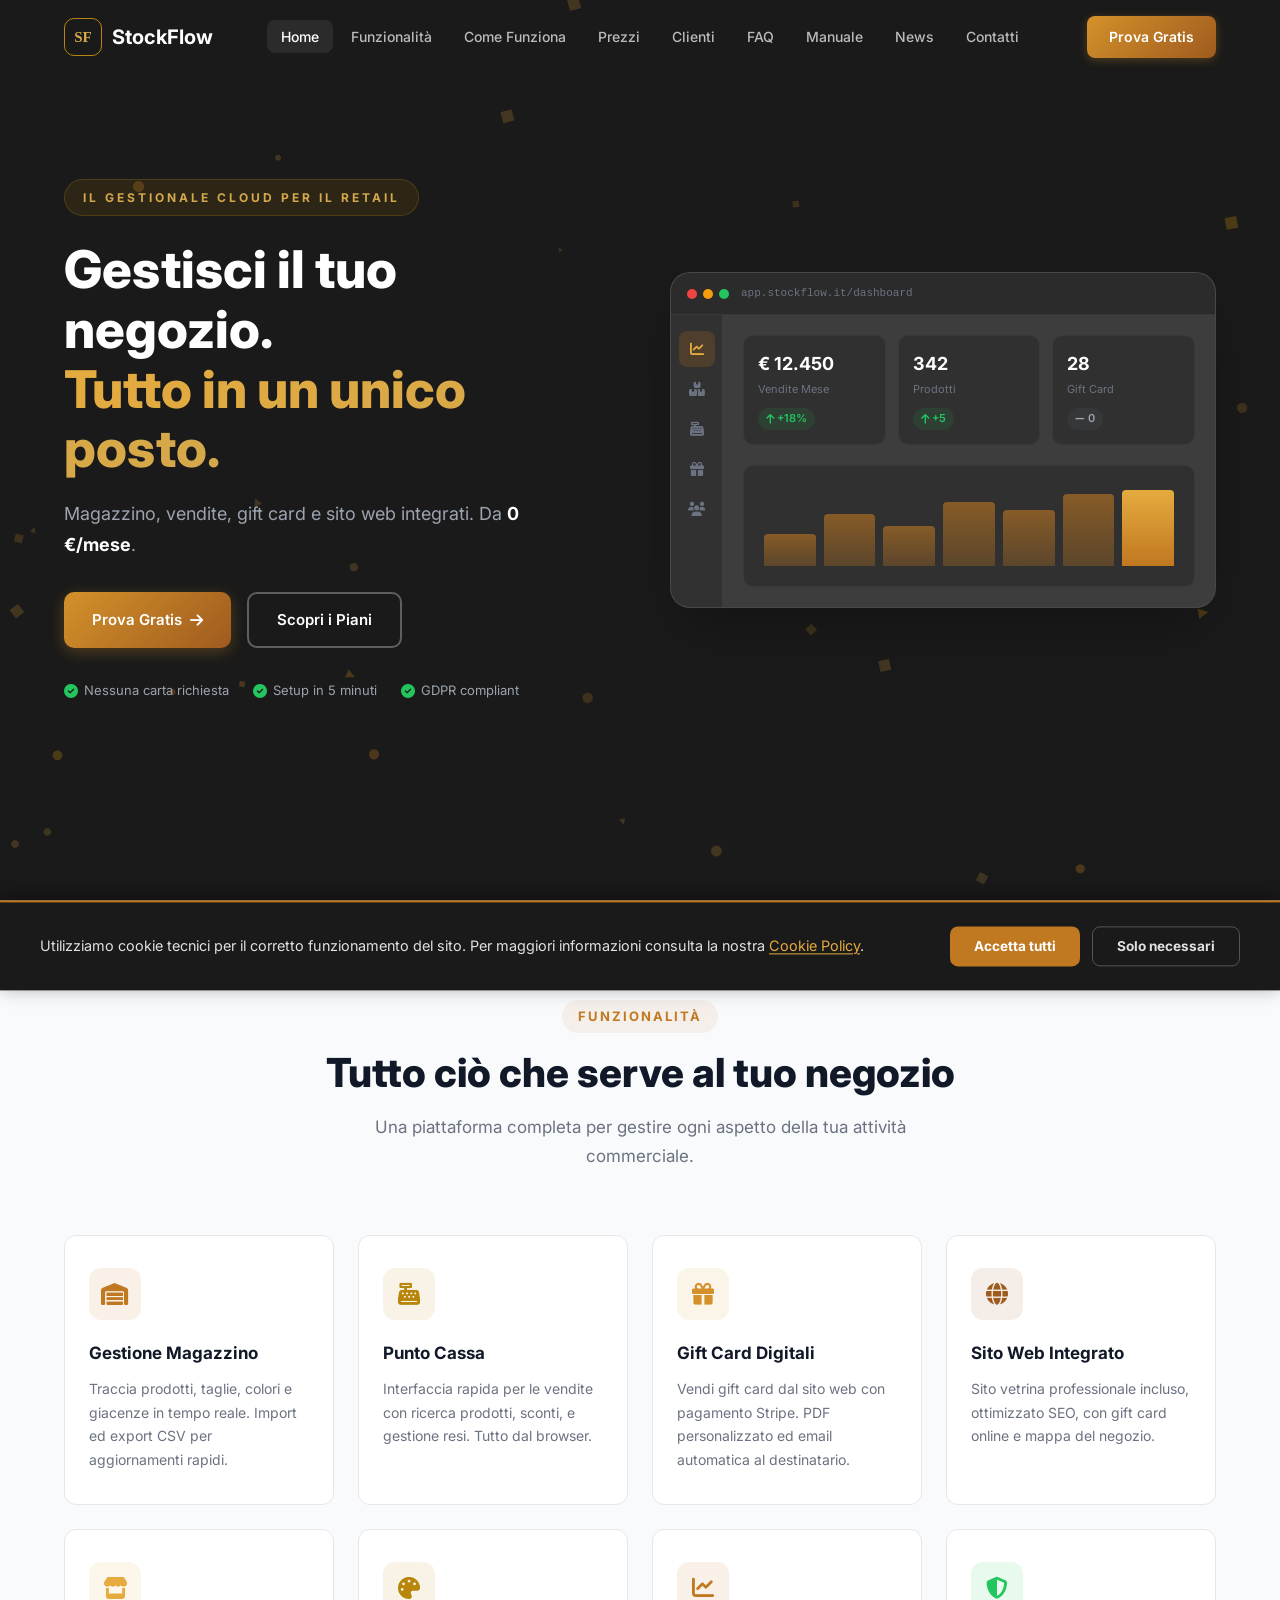
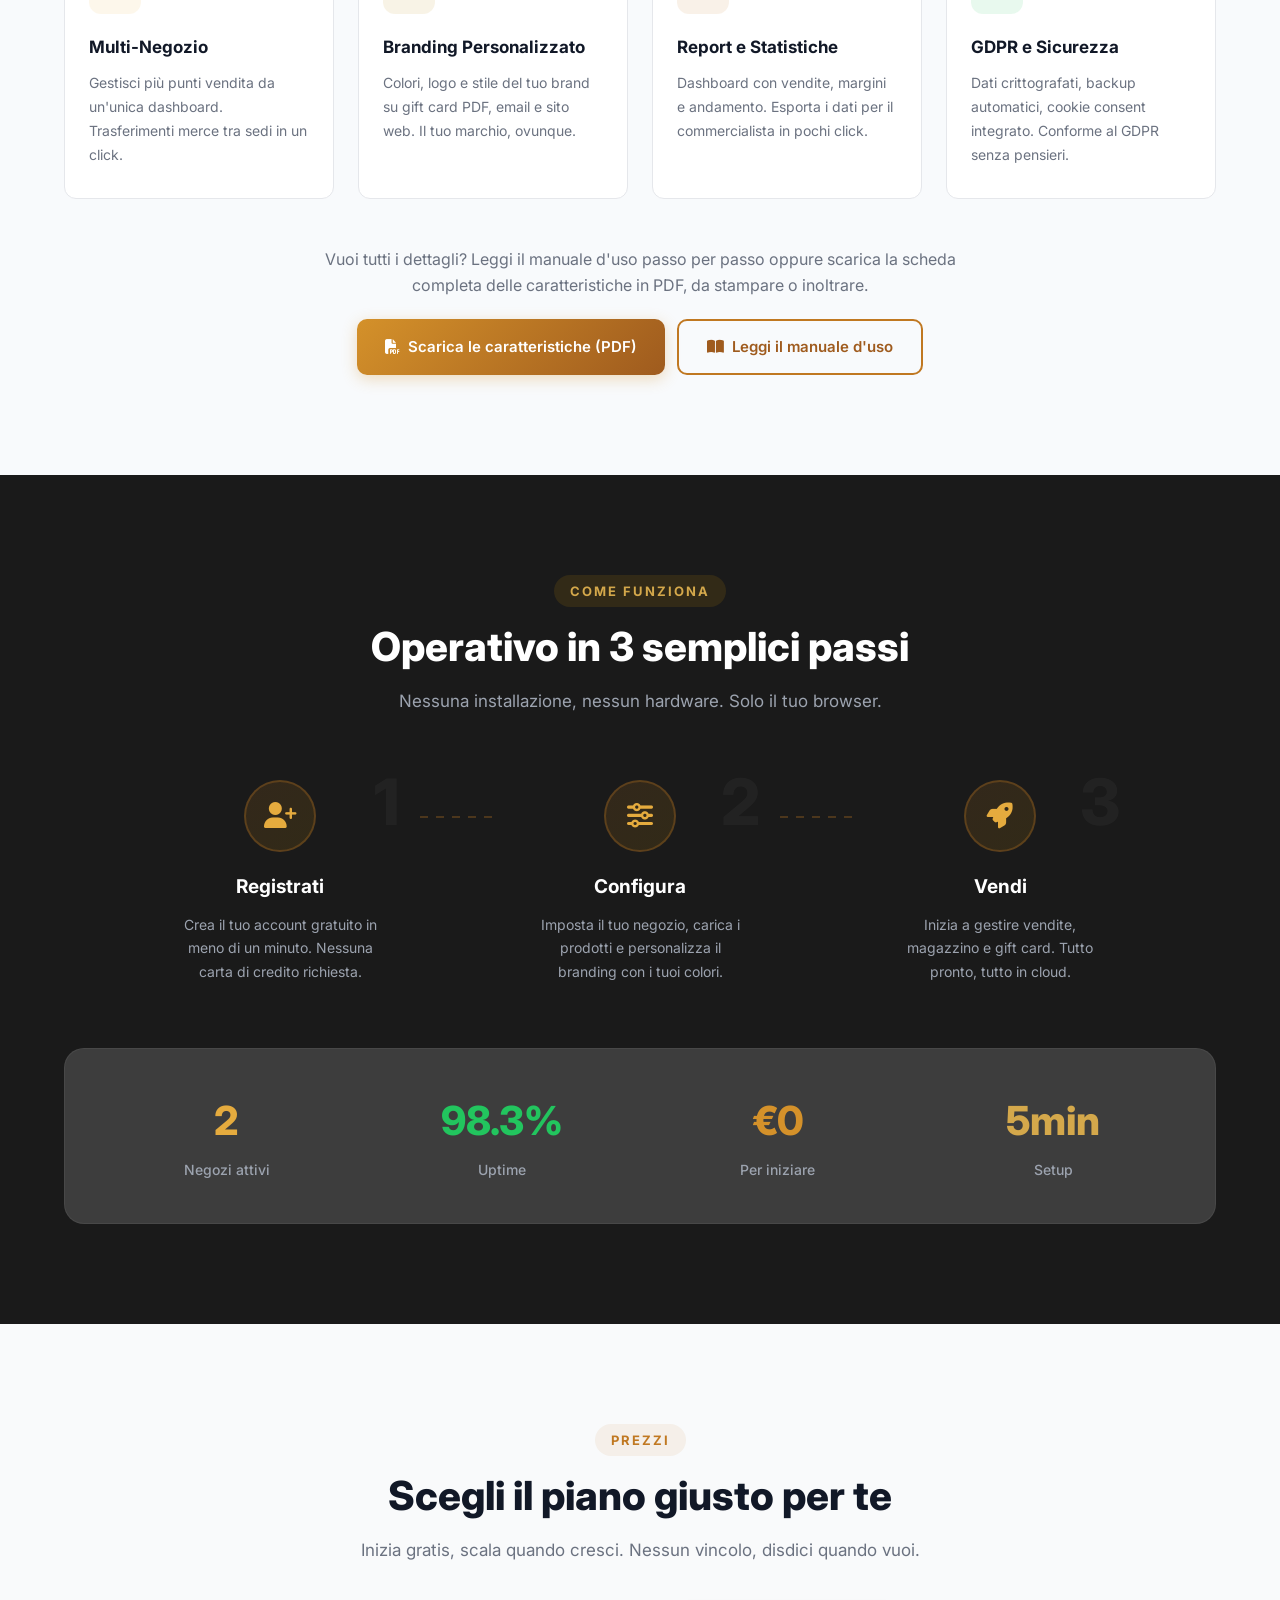
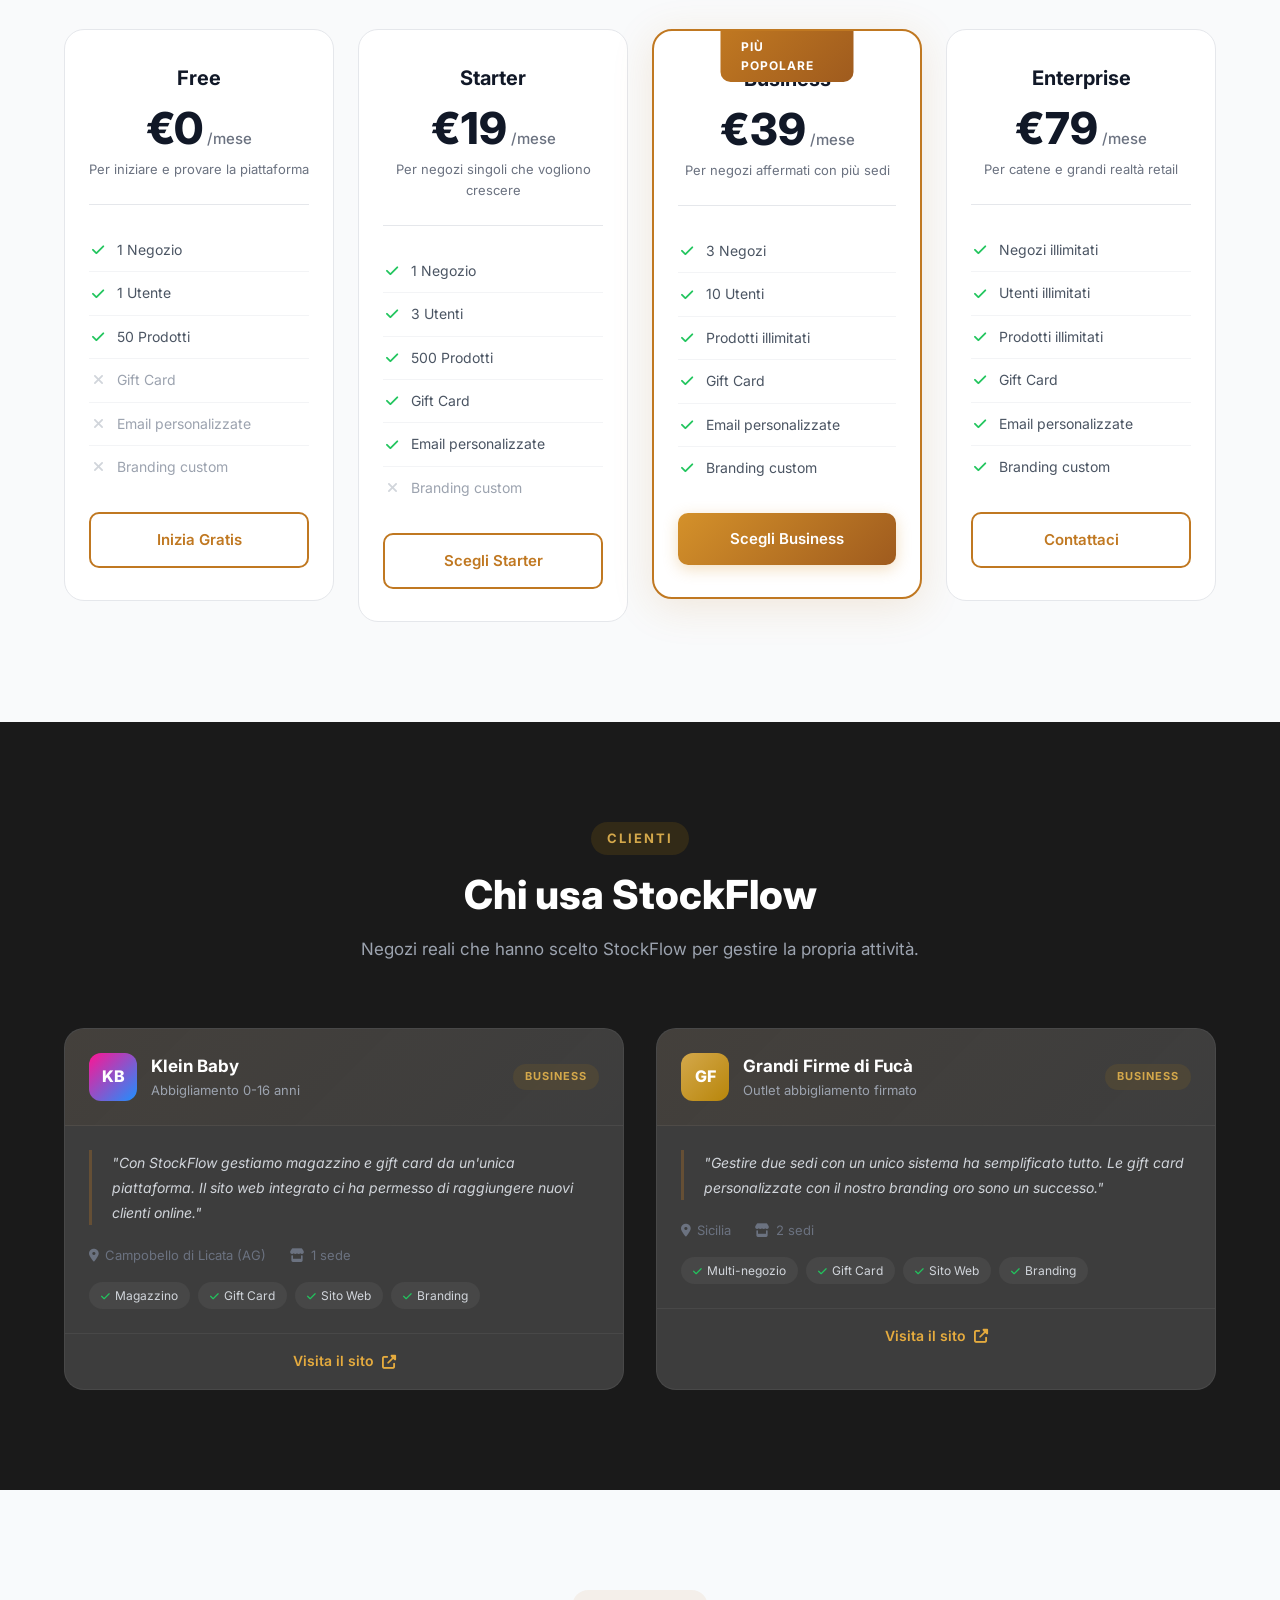
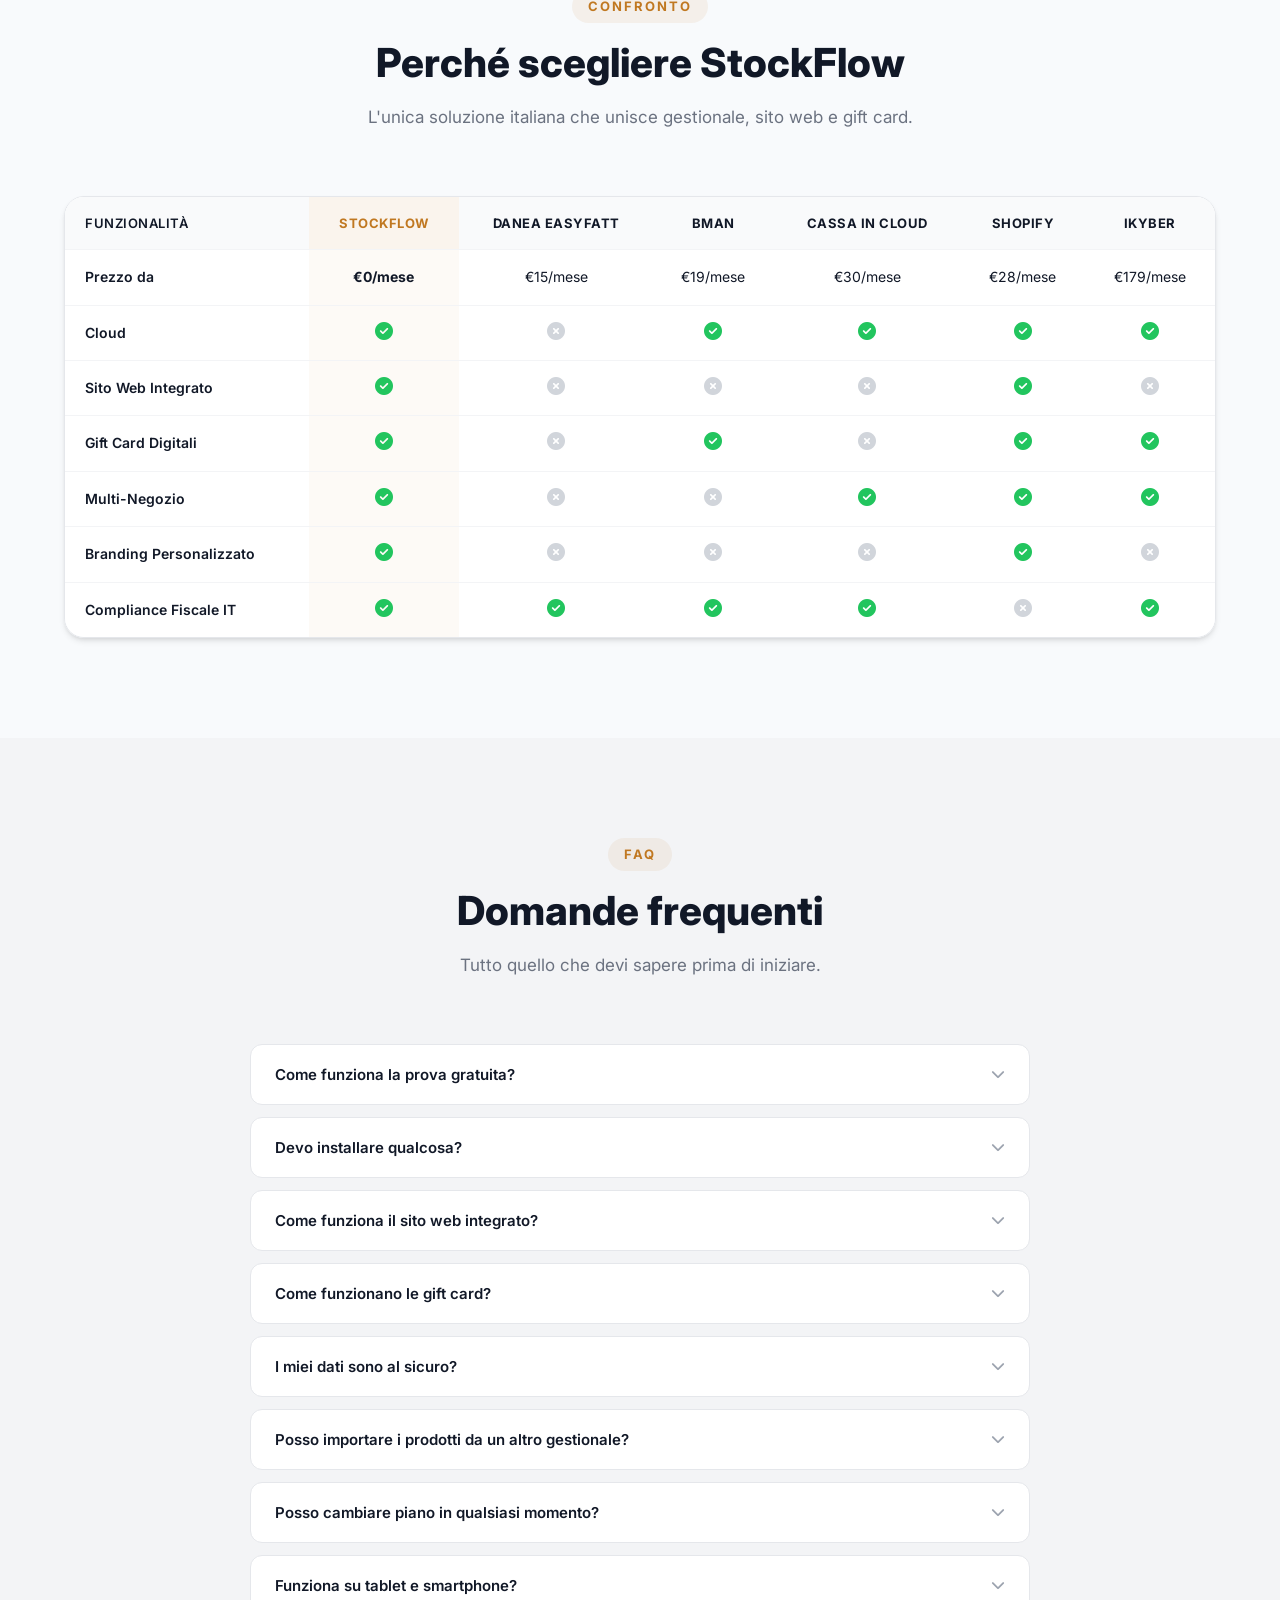
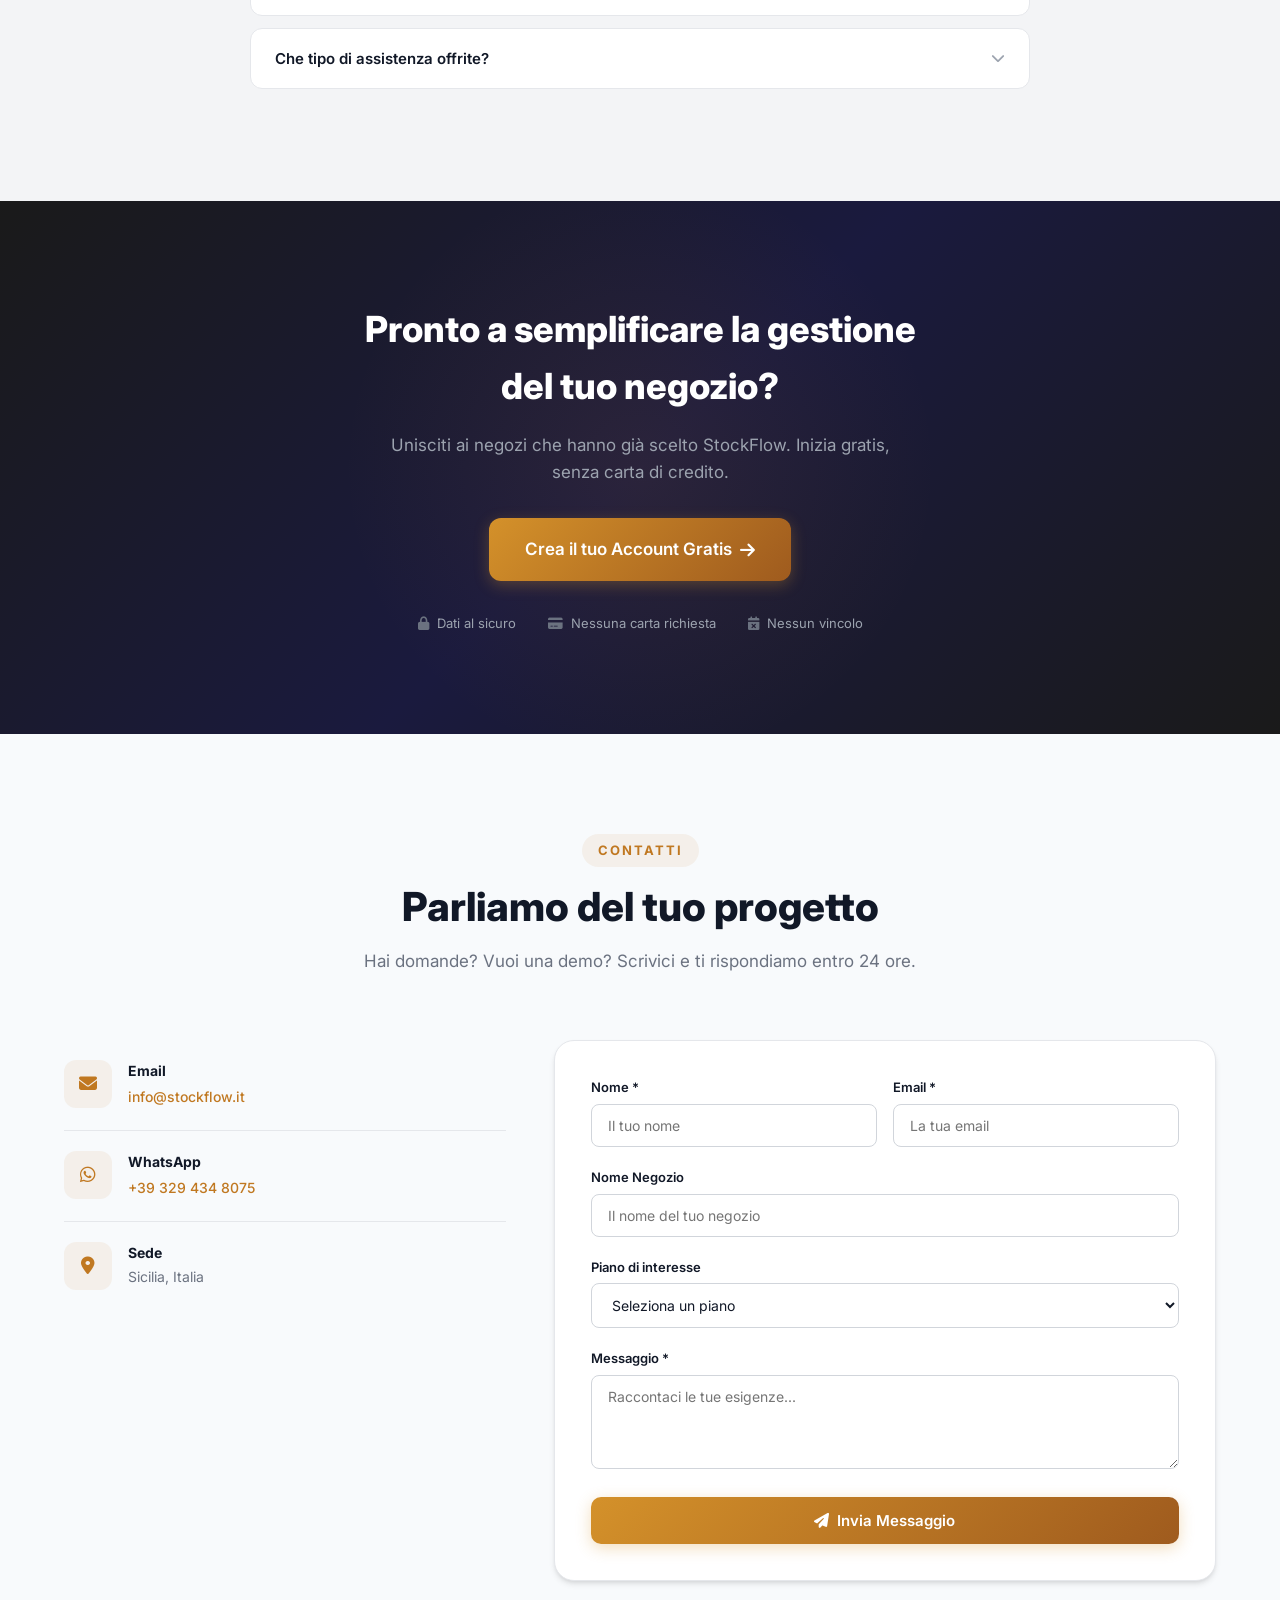
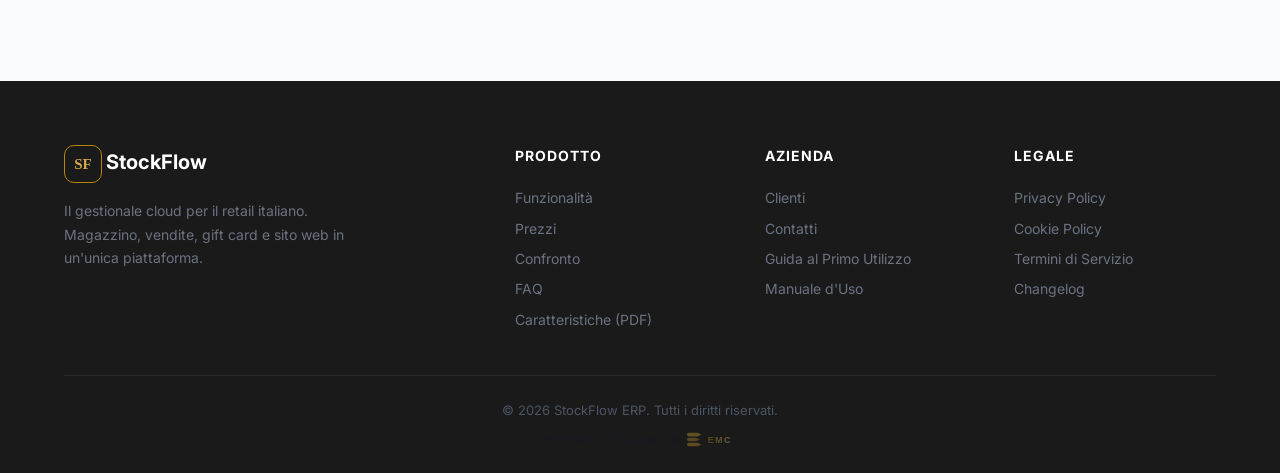
==== commit 4c22aa48: "Manuale d'uso riscritto e collegato da tutto il sito - manuale.html: 24 capitoli con indice e passi " ====
--- a/index.html
+++ b/index.html
@@ -54,6 +54,7 @@
                 <li><a href="#prezzi" class="nav-link">Prezzi</a></li>
                 <li><a href="#clienti" class="nav-link">Clienti</a></li>
                 <li><a href="#faq" class="nav-link">FAQ</a></li>
+                <li><a href="manuale.html" class="nav-link">Manuale</a></li>
                 <li><a href="#news" class="nav-link">News</a></li>
                 <li><a href="#contatti" class="nav-link">Contatti</a></li>
             </ul>
@@ -200,6 +201,13 @@
                     <p>Dati crittografati, backup automatici, cookie consent integrato. Conforme al GDPR senza pensieri.</p>
                 </div>
             </div>
+            <div class="features-docs" data-aos="fade-up">
+                <p>Vuoi tutti i dettagli? Leggi il manuale d'uso passo per passo oppure scarica la scheda completa delle caratteristiche in PDF, da stampare o inoltrare.</p>
+                <div class="features-docs-actions">
+                    <a href="stockflow-caratteristiche.pdf" class="btn btn-primary" download><i class="fas fa-file-pdf"></i> Scarica le caratteristiche (PDF)</a>
+                    <a href="manuale.html" class="btn btn-docs-outline"><i class="fas fa-book-open"></i> Leggi il manuale d'uso</a>
+                </div>
+            </div>
         </div>
     </section>
 
@@ -724,6 +732,7 @@
                         <li><a href="#prezzi">Prezzi</a></li>
                         <li><a href="#confronto">Confronto</a></li>
                         <li><a href="#faq">FAQ</a></li>
+                        <li><a href="stockflow-caratteristiche.pdf" download>Caratteristiche (PDF)</a></li>
                     </ul>
                 </div>
                 <div class="footer-col">
--- a/css/style.css
+++ b/css/style.css
@@ -101,7 +101,7 @@
     text-transform: uppercase;
     letter-spacing: 2px;
     color: var(--primary);
-    background: rgba(37, 99, 235, 0.08);
+    background: rgba(192, 120, 33, 0.08);
     padding: 6px 16px;
     border-radius: 100px;
     margin-bottom: 16px;
@@ -125,7 +125,7 @@
 .how-it-works .section-tag,
 .clients .section-tag {
     color: var(--teal-light);
-    background: rgba(13, 148, 136, 0.15);
+    background: rgba(184, 134, 11, 0.15);
 }
 
 .how-it-works .section-title,
@@ -157,12 +157,12 @@
 .btn-primary {
     background: var(--accent-gradient);
     color: #fff;
-    box-shadow: 0 4px 15px rgba(249, 115, 22, 0.3);
+    box-shadow: 0 4px 15px rgba(212, 145, 42, 0.3);
 }
 
 .btn-primary:hover {
     transform: translateY(-2px);
-    box-shadow: 0 8px 25px rgba(249, 115, 22, 0.4);
+    box-shadow: 0 8px 25px rgba(212, 145, 42, 0.4);
 }
 
 .btn-outline {
@@ -340,13 +340,13 @@
     font-size: 14px;
     font-weight: 600;
     border-radius: 8px;
-    box-shadow: 0 2px 10px rgba(249, 115, 22, 0.3);
+    box-shadow: 0 2px 10px rgba(212, 145, 42, 0.3);
     transition: var(--transition);
 }
 
 .nav-cta:hover {
     transform: translateY(-1px);
-    box-shadow: 0 4px 15px rgba(249, 115, 22, 0.4);
+    box-shadow: 0 4px 15px rgba(212, 145, 42, 0.4);
 }
 
 .hamburger {
@@ -415,10 +415,10 @@
     font-weight: 700;
     letter-spacing: 3px;
     color: var(--teal-light);
-    background: rgba(13, 148, 136, 0.12);
+    background: rgba(184, 134, 11, 0.12);
     padding: 8px 18px;
     border-radius: 100px;
-    border: 1px solid rgba(13, 148, 136, 0.25);
+    border: 1px solid rgba(184, 134, 11, 0.25);
     margin-bottom: 24px;
 }
 
@@ -543,7 +543,7 @@
 }
 
 .mockup-nav-item.active {
-    background: rgba(37, 99, 235, 0.2);
+    background: rgba(192, 120, 33, 0.2);
     color: var(--primary-light);
 }
 
@@ -617,7 +617,7 @@
 
 .chart-bar {
     flex: 1;
-    background: linear-gradient(to top, rgba(37, 99, 235, 0.3), rgba(37, 99, 235, 0.6));
+    background: linear-gradient(to top, rgba(192, 120, 33, 0.3), rgba(192, 120, 33, 0.6));
     border-radius: 4px 4px 0 0;
     transition: var(--transition);
 }
@@ -629,6 +629,43 @@
 /* ---- Features ---- */
 .features {
     background: var(--off-white);
+}
+
+.features-docs {
+    margin-top: 48px;
+    text-align: center;
+}
+
+.features-docs p {
+    max-width: 640px;
+    margin: 0 auto 20px;
+    color: var(--text-muted);
+}
+
+.features-docs-actions {
+    display: flex;
+    flex-wrap: wrap;
+    gap: 12px;
+    justify-content: center;
+}
+
+.btn-docs-outline {
+    background: transparent;
+    color: var(--primary-dark);
+    border: 2px solid var(--primary);
+}
+
+.btn-docs-outline:hover {
+    background: var(--primary);
+    color: #fff;
+}
+
+@media (max-width: 480px) {
+    .features-docs-actions .btn {
+        width: 100%;
+        justify-content: center;
+        white-space: normal;
+    }
 }
 
 .features-grid {
@@ -714,8 +751,8 @@
     align-items: center;
     justify-content: center;
     border-radius: 50%;
-    background: linear-gradient(135deg, rgba(37, 99, 235, 0.15), rgba(13, 148, 136, 0.15));
-    border: 2px solid rgba(37, 99, 235, 0.3);
+    background: linear-gradient(135deg, rgba(192, 120, 33, 0.15), rgba(184, 134, 11, 0.15));
+    border: 2px solid rgba(192, 120, 33, 0.3);
     color: var(--primary-light);
     font-size: 26px;
     margin: 0 auto 20px;
@@ -739,8 +776,8 @@
     height: 2px;
     background: repeating-linear-gradient(
         90deg,
-        rgba(37, 99, 235, 0.3) 0px,
-        rgba(37, 99, 235, 0.3) 8px,
+        rgba(192, 120, 33, 0.3) 0px,
+        rgba(192, 120, 33, 0.3) 8px,
         transparent 8px,
         transparent 16px
     );
@@ -813,7 +850,7 @@
 
 .pricing-card.featured {
     border: 2px solid var(--primary);
-    box-shadow: 0 8px 40px rgba(37, 99, 235, 0.15);
+    box-shadow: 0 8px 40px rgba(192, 120, 33, 0.15);
     transform: scale(1.03);
 }
 
@@ -990,7 +1027,7 @@
     font-size: 11px;
     font-weight: 700;
     color: var(--teal-light);
-    background: rgba(13, 148, 136, 0.12);
+    background: rgba(184, 134, 11, 0.12);
     padding: 4px 12px;
     border-radius: 100px;
     letter-spacing: 1px;
@@ -1008,7 +1045,7 @@
     margin-bottom: 20px;
     position: relative;
     padding-left: 20px;
-    border-left: 3px solid rgba(37, 99, 235, 0.3);
+    border-left: 3px solid rgba(192, 120, 33, 0.3);
 }
 
 .client-info {
@@ -1061,7 +1098,7 @@
 }
 
 .client-link:hover {
-    background: rgba(37, 99, 235, 0.08);
+    background: rgba(192, 120, 33, 0.08);
     color: #fff;
 }
 
@@ -1111,12 +1148,12 @@
 
 .comparison-table td.highlight,
 .comparison-table th.highlight {
-    background: rgba(37, 99, 235, 0.04);
+    background: rgba(192, 120, 33, 0.04);
     position: relative;
 }
 
 .comparison-table th.highlight {
-    background: rgba(37, 99, 235, 0.08);
+    background: rgba(192, 120, 33, 0.08);
     color: var(--primary);
 }
 
@@ -1129,7 +1166,7 @@
 }
 
 .comparison-table tbody tr:hover td.highlight {
-    background: rgba(37, 99, 235, 0.06);
+    background: rgba(192, 120, 33, 0.06);
 }
 
 .text-success {
@@ -1167,7 +1204,7 @@
 
 .faq-item.active {
     border-color: var(--primary);
-    box-shadow: 0 4px 15px rgba(37, 99, 235, 0.08);
+    box-shadow: 0 4px 15px rgba(192, 120, 33, 0.08);
 }
 
 .faq-question {
@@ -1233,7 +1270,7 @@
     transform: translate(-50%, -50%);
     width: 600px;
     height: 600px;
-    background: radial-gradient(circle, rgba(37, 99, 235, 0.1), transparent 70%);
+    background: radial-gradient(circle, rgba(192, 120, 33, 0.1), transparent 70%);
     pointer-events: none;
 }
 
@@ -1311,7 +1348,7 @@
     align-items: center;
     justify-content: center;
     border-radius: 12px;
-    background: rgba(37, 99, 235, 0.08);
+    background: rgba(192, 120, 33, 0.08);
     color: var(--primary);
     font-size: 18px;
     flex-shrink: 0;
@@ -1384,7 +1421,7 @@
 .form-group select:focus {
     outline: none;
     border-color: var(--primary);
-    box-shadow: 0 0 0 3px rgba(37, 99, 235, 0.1);
+    box-shadow: 0 0 0 3px rgba(192, 120, 33, 0.1);
 }
 
 .form-group textarea {
@@ -1491,7 +1528,7 @@
     visibility: hidden;
     transform: translateY(10px);
     transition: var(--transition);
-    box-shadow: 0 4px 15px rgba(37, 99, 235, 0.3);
+    box-shadow: 0 4px 15px rgba(192, 120, 33, 0.3);
     z-index: 99;
 }
 
@@ -1503,7 +1540,7 @@
 
 .back-to-top:hover {
     transform: translateY(-2px);
-    box-shadow: 0 6px 20px rgba(37, 99, 235, 0.4);
+    box-shadow: 0 6px 20px rgba(192, 120, 33, 0.4);
 }
 
 /* ---- AOS Animations ---- */
@@ -1631,8 +1668,8 @@
         margin-top: 0;
         background: repeating-linear-gradient(
             180deg,
-            rgba(37, 99, 235, 0.3) 0px,
-            rgba(37, 99, 235, 0.3) 8px,
+            rgba(192, 120, 33, 0.3) 0px,
+            rgba(192, 120, 33, 0.3) 8px,
             transparent 8px,
             transparent 16px
         );
@@ -1723,3 +1760,12 @@
         gap: 8px;
     }
 }
+
+/* Tabelle delle pagine legali: scorrono dentro il riquadro su telefono invece di uscire dalla pagina */
+@media (max-width: 600px) {
+    .policy-content table {
+        display: block;
+        max-width: 100%;
+        overflow-x: auto;
+    }
+}
--- a/css/cookie-consent.css
+++ b/css/cookie-consent.css
@@ -0,0 +1,293 @@
+/* ===== Cookie Consent Banner (StockFlow ERP) ===== */
+.cookie-banner {
+    position: fixed;
+    bottom: 0;
+    left: 0;
+    right: 0;
+    background: #1A1A1A;
+    border-top: 2px solid #C07821;
+    padding: 1.5rem 2rem;
+    z-index: 10000;
+    transform: translateY(100%);
+    transition: transform 0.4s ease;
+    box-shadow: 0 -4px 20px rgba(0, 0, 0, 0.4);
+}
+
+.cookie-banner.visible {
+    transform: translateY(0);
+}
+
+.cookie-banner-inner {
+    max-width: 1200px;
+    margin: 0 auto;
+    display: flex;
+    align-items: center;
+    gap: 2rem;
+    flex-wrap: wrap;
+}
+
+.cookie-banner-text {
+    flex: 1;
+    min-width: 280px;
+    color: #e0e0e0;
+    font-family: 'Inter', sans-serif;
+    font-size: 0.9rem;
+    line-height: 1.6;
+}
+
+.cookie-banner-text a {
+    color: #E5AB3E;
+    text-decoration: underline;
+    text-underline-offset: 2px;
+}
+
+.cookie-banner-text a:hover {
+    color: #EDC871;
+}
+
+.cookie-banner-actions {
+    display: flex;
+    gap: 0.75rem;
+    flex-shrink: 0;
+}
+
+.cookie-btn {
+    padding: 0.7rem 1.5rem;
+    border: none;
+    border-radius: 8px;
+    font-family: 'Inter', sans-serif;
+    font-size: 0.85rem;
+    font-weight: 700;
+    cursor: pointer;
+    transition: all 0.3s ease;
+    white-space: nowrap;
+}
+
+.cookie-btn-accept {
+    background: #C07821;
+    color: #fff;
+}
+
+.cookie-btn-accept:hover {
+    background: #9F5B1E;
+}
+
+.cookie-btn-reject {
+    background: transparent;
+    color: #e0e0e0;
+    border: 1px solid #555;
+}
+
+.cookie-btn-reject:hover {
+    border-color: #E5AB3E;
+    color: #E5AB3E;
+}
+
+/* ===== Cookie Gear Icon ===== */
+.cookie-gear {
+    position: fixed;
+    bottom: 90px;
+    right: 25px;
+    width: 44px;
+    height: 44px;
+    background: #1A1A1A;
+    border: 2px solid #C07821;
+    border-radius: 50%;
+    display: flex;
+    align-items: center;
+    justify-content: center;
+    cursor: pointer;
+    z-index: 9998;
+    transition: all 0.3s ease;
+    opacity: 0;
+    pointer-events: none;
+    box-shadow: 0 2px 10px rgba(0, 0, 0, 0.3);
+}
+
+.cookie-gear.visible {
+    opacity: 1;
+    pointer-events: auto;
+}
+
+.cookie-gear:hover {
+    background: #C07821;
+}
+
+.cookie-gear:hover i {
+    color: #fff;
+}
+
+.cookie-gear i {
+    color: #C07821;
+    font-size: 1.1rem;
+    transition: color 0.3s ease;
+}
+
+/* ===== Policy Pages ===== */
+.policy-page {
+    padding-top: 100px;
+    min-height: 100vh;
+    background: #1A1A1A;
+}
+
+.policy-content {
+    max-width: 800px;
+    margin: 0 auto;
+    padding: 2rem;
+    color: #e0e0e0;
+    font-family: 'Inter', sans-serif;
+    line-height: 1.8;
+}
+
+.policy-content h1 {
+    font-family: 'Inter', sans-serif;
+    font-weight: 800;
+    color: #E5AB3E;
+    font-size: 2.2rem;
+    margin-bottom: 0.5rem;
+}
+
+.policy-content .policy-updated {
+    color: #888;
+    font-size: 0.85rem;
+    margin-bottom: 2.5rem;
+}
+
+.policy-content h2 {
+    font-family: 'Inter', sans-serif;
+    font-weight: 700;
+    color: #E5AB3E;
+    font-size: 1.4rem;
+    margin-top: 2.5rem;
+    margin-bottom: 1rem;
+    padding-bottom: 0.5rem;
+    border-bottom: 1px solid #1E293B;
+}
+
+.policy-content h3 {
+    color: #B8860B;
+    font-size: 1.1rem;
+    margin-top: 1.5rem;
+    margin-bottom: 0.5rem;
+}
+
+.policy-content p {
+    margin-bottom: 1rem;
+    font-size: 0.95rem;
+}
+
+.policy-content ul,
+.policy-content ol {
+    margin-bottom: 1rem;
+    padding-left: 1.5rem;
+}
+
+.policy-content li {
+    margin-bottom: 0.4rem;
+    font-size: 0.95rem;
+}
+
+.policy-content a {
+    color: #E5AB3E;
+    text-decoration: underline;
+    text-underline-offset: 2px;
+}
+
+.policy-content a:hover {
+    color: #EDC871;
+}
+
+.policy-content strong {
+    color: #fff;
+}
+
+.policy-content table {
+    width: 100%;
+    border-collapse: collapse;
+    margin: 1.5rem 0;
+    font-size: 0.9rem;
+}
+
+.policy-content th,
+.policy-content td {
+    padding: 0.75rem 1rem;
+    text-align: left;
+    border: 1px solid #1E293B;
+}
+
+.policy-content th {
+    background: #1E293B;
+    color: #E5AB3E;
+    font-weight: 600;
+}
+
+.policy-content td {
+    background: #1A1A1A;
+}
+
+.policy-back {
+    display: inline-flex;
+    align-items: center;
+    gap: 0.5rem;
+    margin-top: 2rem;
+    margin-bottom: 2rem;
+    color: #E5AB3E;
+    text-decoration: none;
+    font-weight: 600;
+    transition: color 0.3s ease;
+}
+
+.policy-back:hover {
+    color: #EDC871;
+}
+
+/* ===== Responsive ===== */
+@media (max-width: 768px) {
+    .cookie-banner {
+        padding: 1.2rem 1rem;
+    }
+
+    .cookie-banner-inner {
+        flex-direction: column;
+        gap: 1rem;
+        text-align: center;
+    }
+
+    .cookie-banner-actions {
+        width: 100%;
+        justify-content: center;
+    }
+
+    .cookie-btn {
+        flex: 1;
+        padding: 0.65rem 1rem;
+    }
+
+    .cookie-gear {
+        bottom: 80px;
+        right: 18px;
+        width: 40px;
+        height: 40px;
+    }
+
+    .cookie-gear i {
+        font-size: 1rem;
+    }
+
+    .policy-content {
+        padding: 1.5rem 1rem;
+    }
+
+    .policy-content h1 {
+        font-size: 1.7rem;
+    }
+
+    .policy-content table {
+        font-size: 0.8rem;
+    }
+
+    .policy-content th,
+    .policy-content td {
+        padding: 0.5rem;
+    }
+}
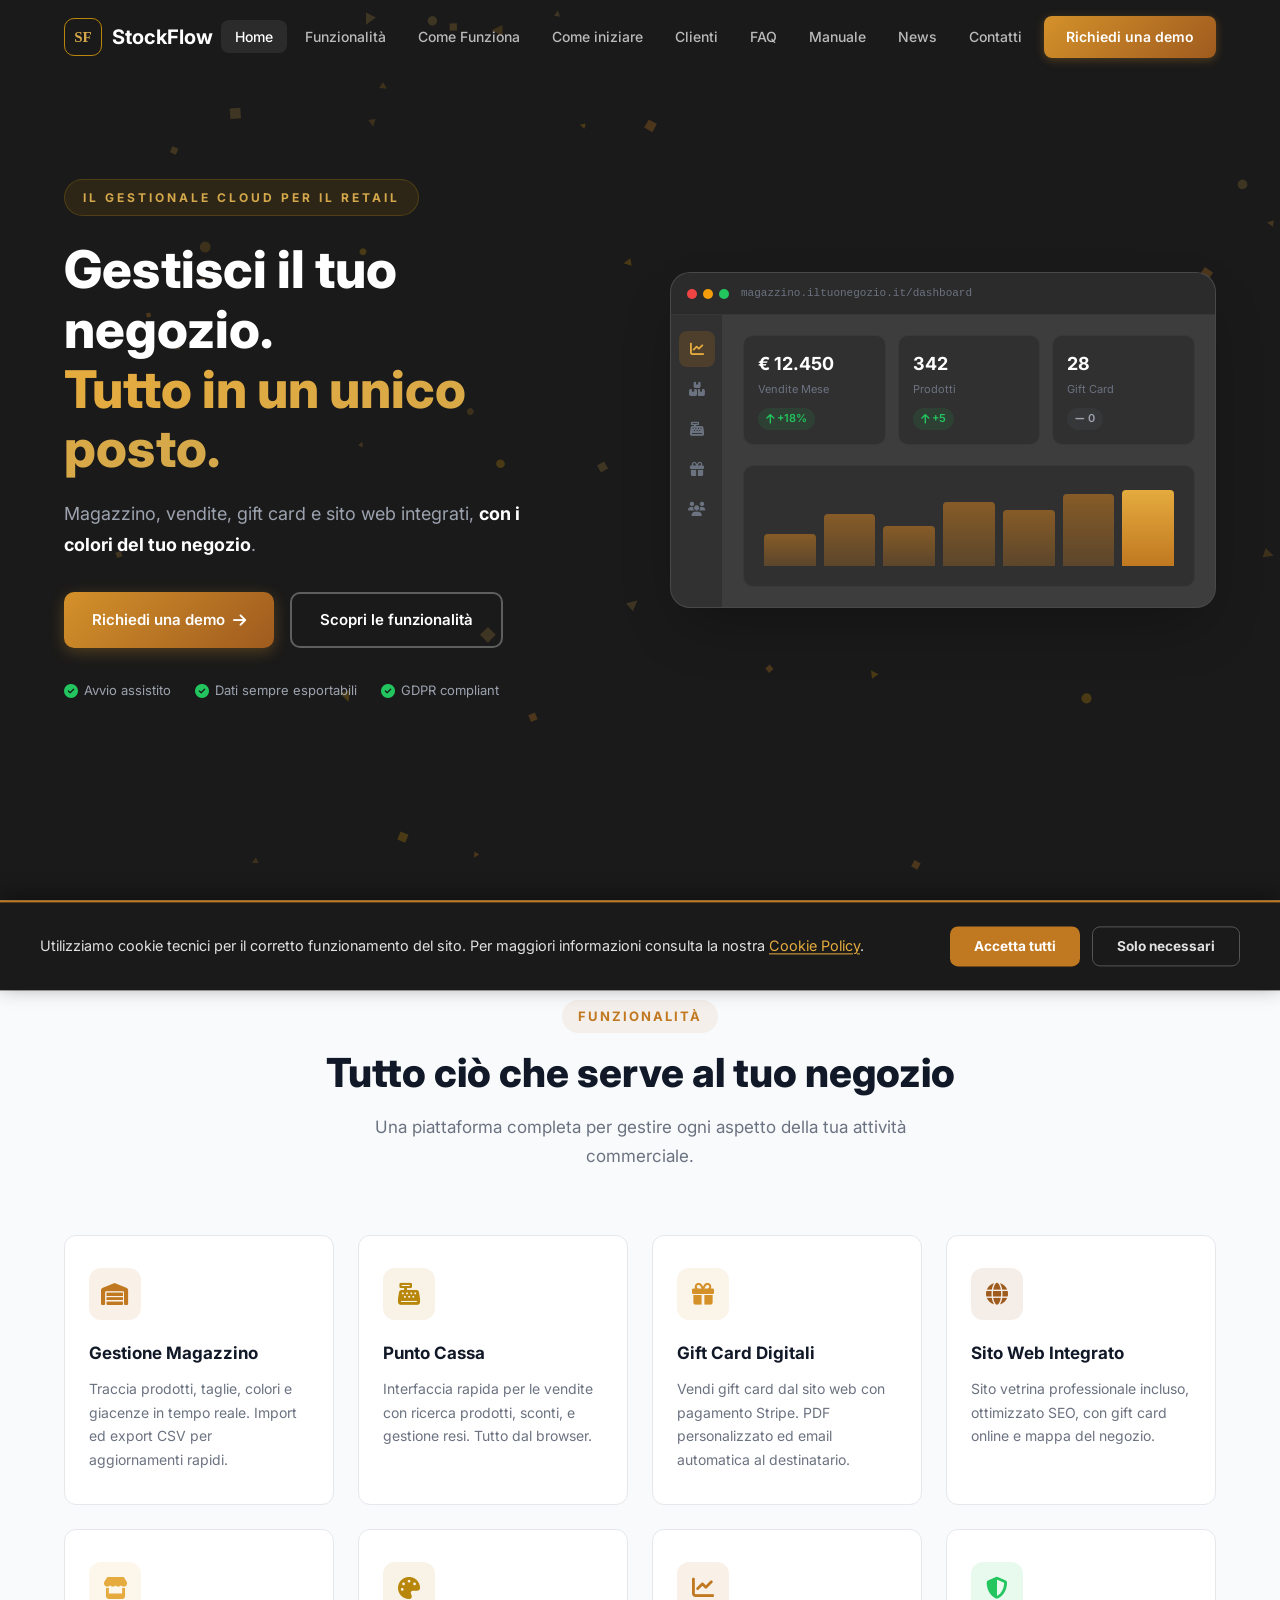
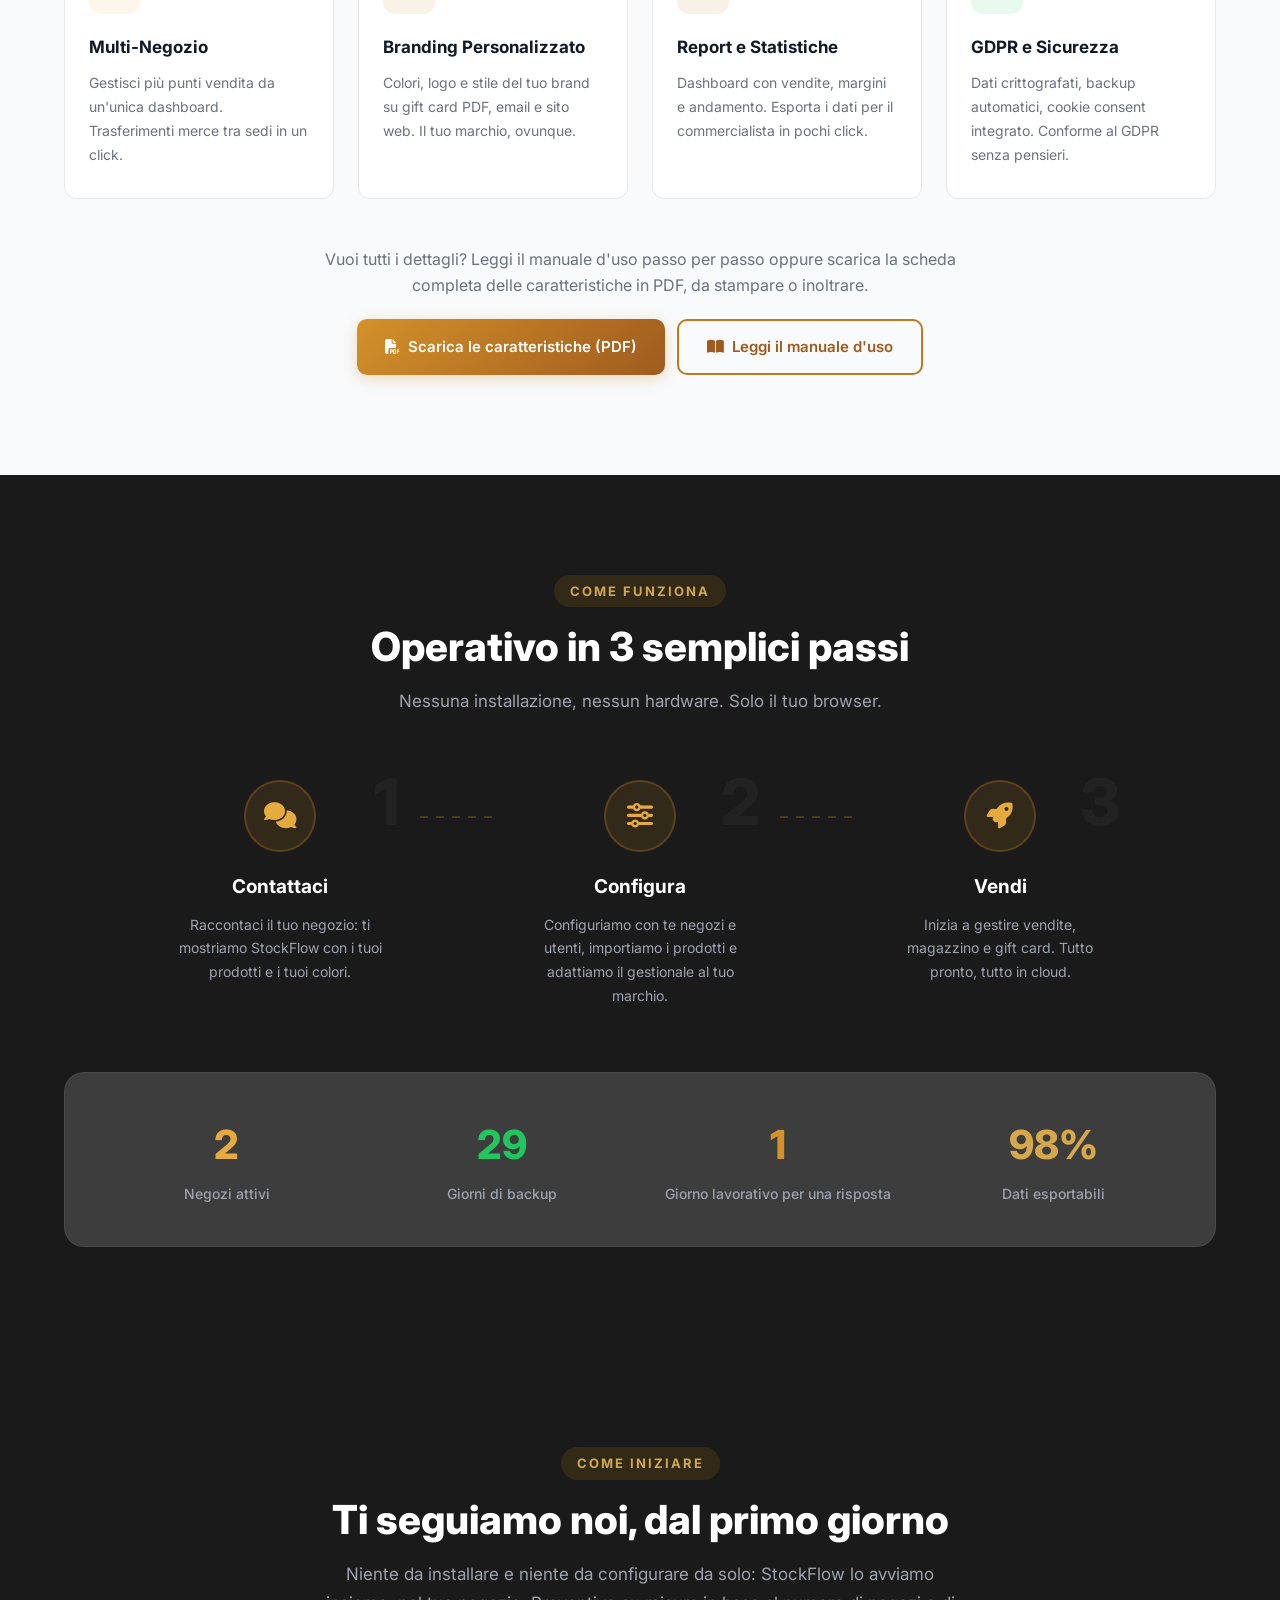
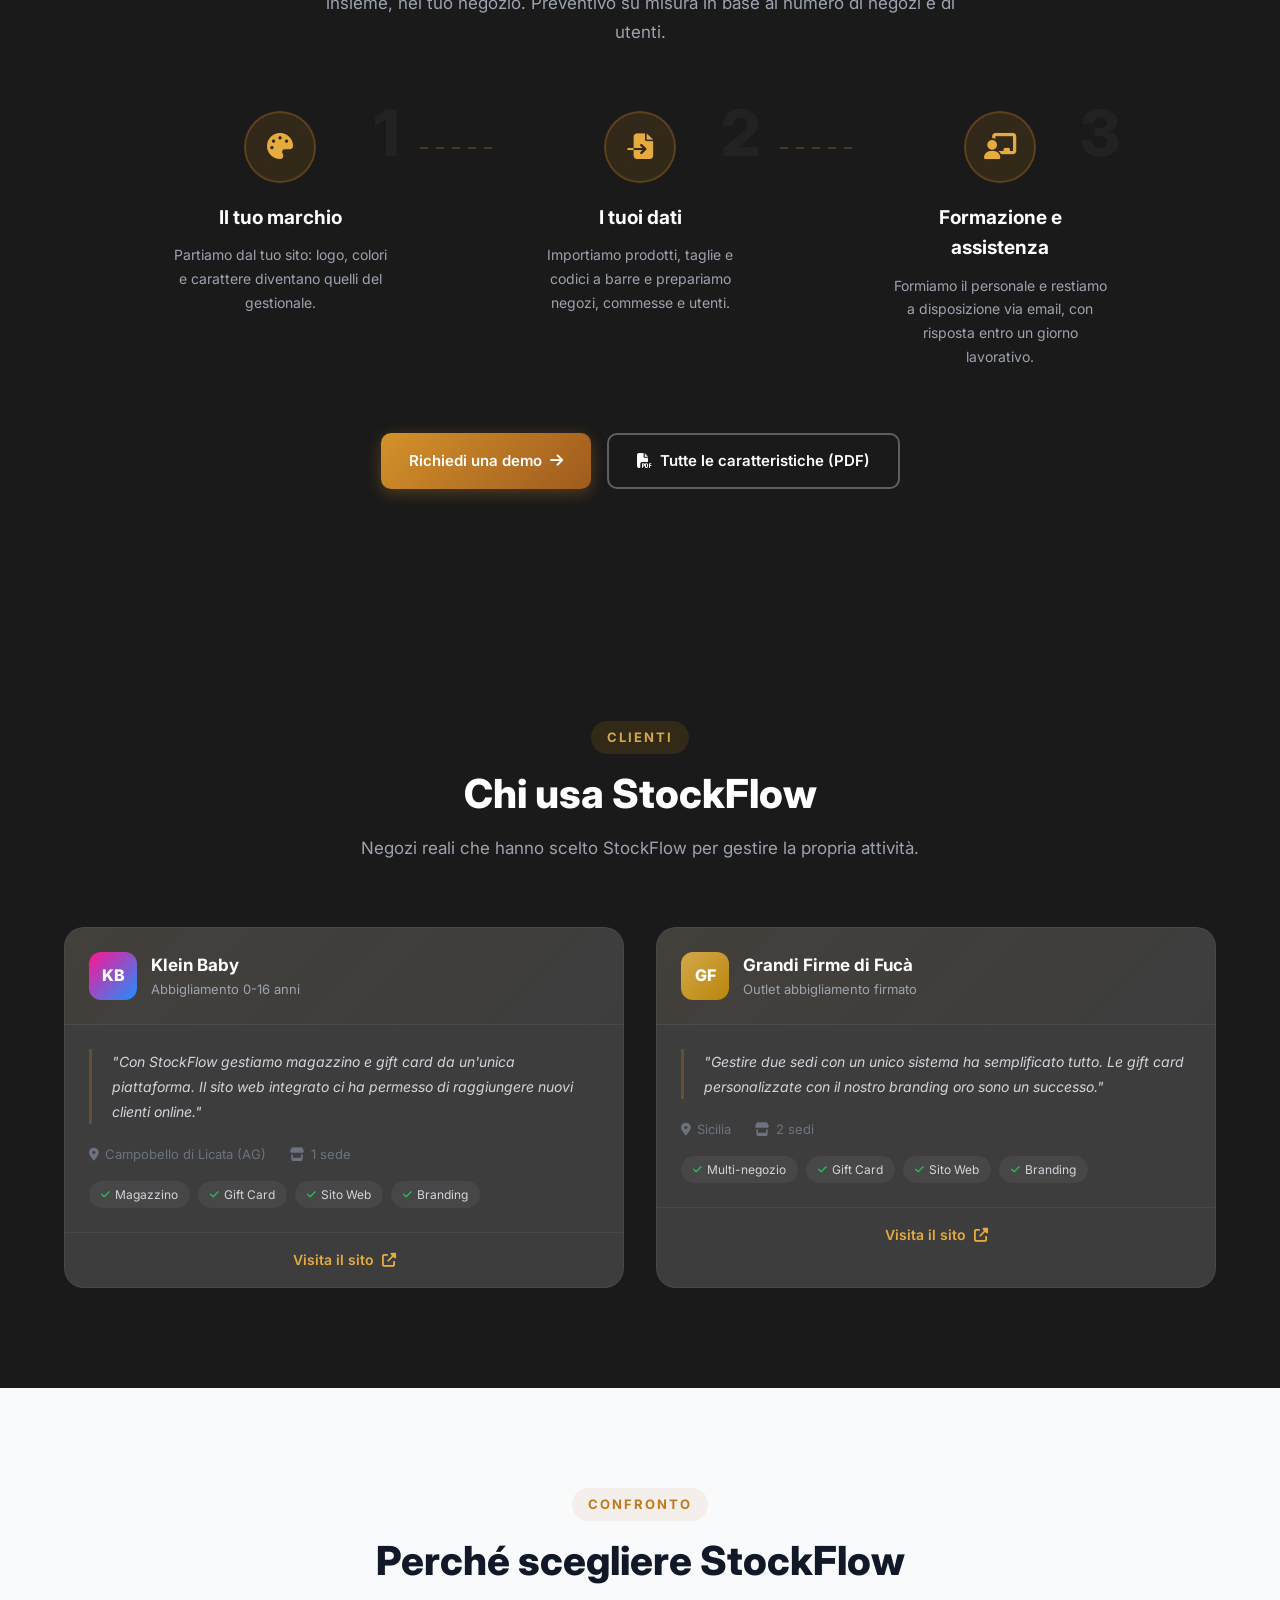
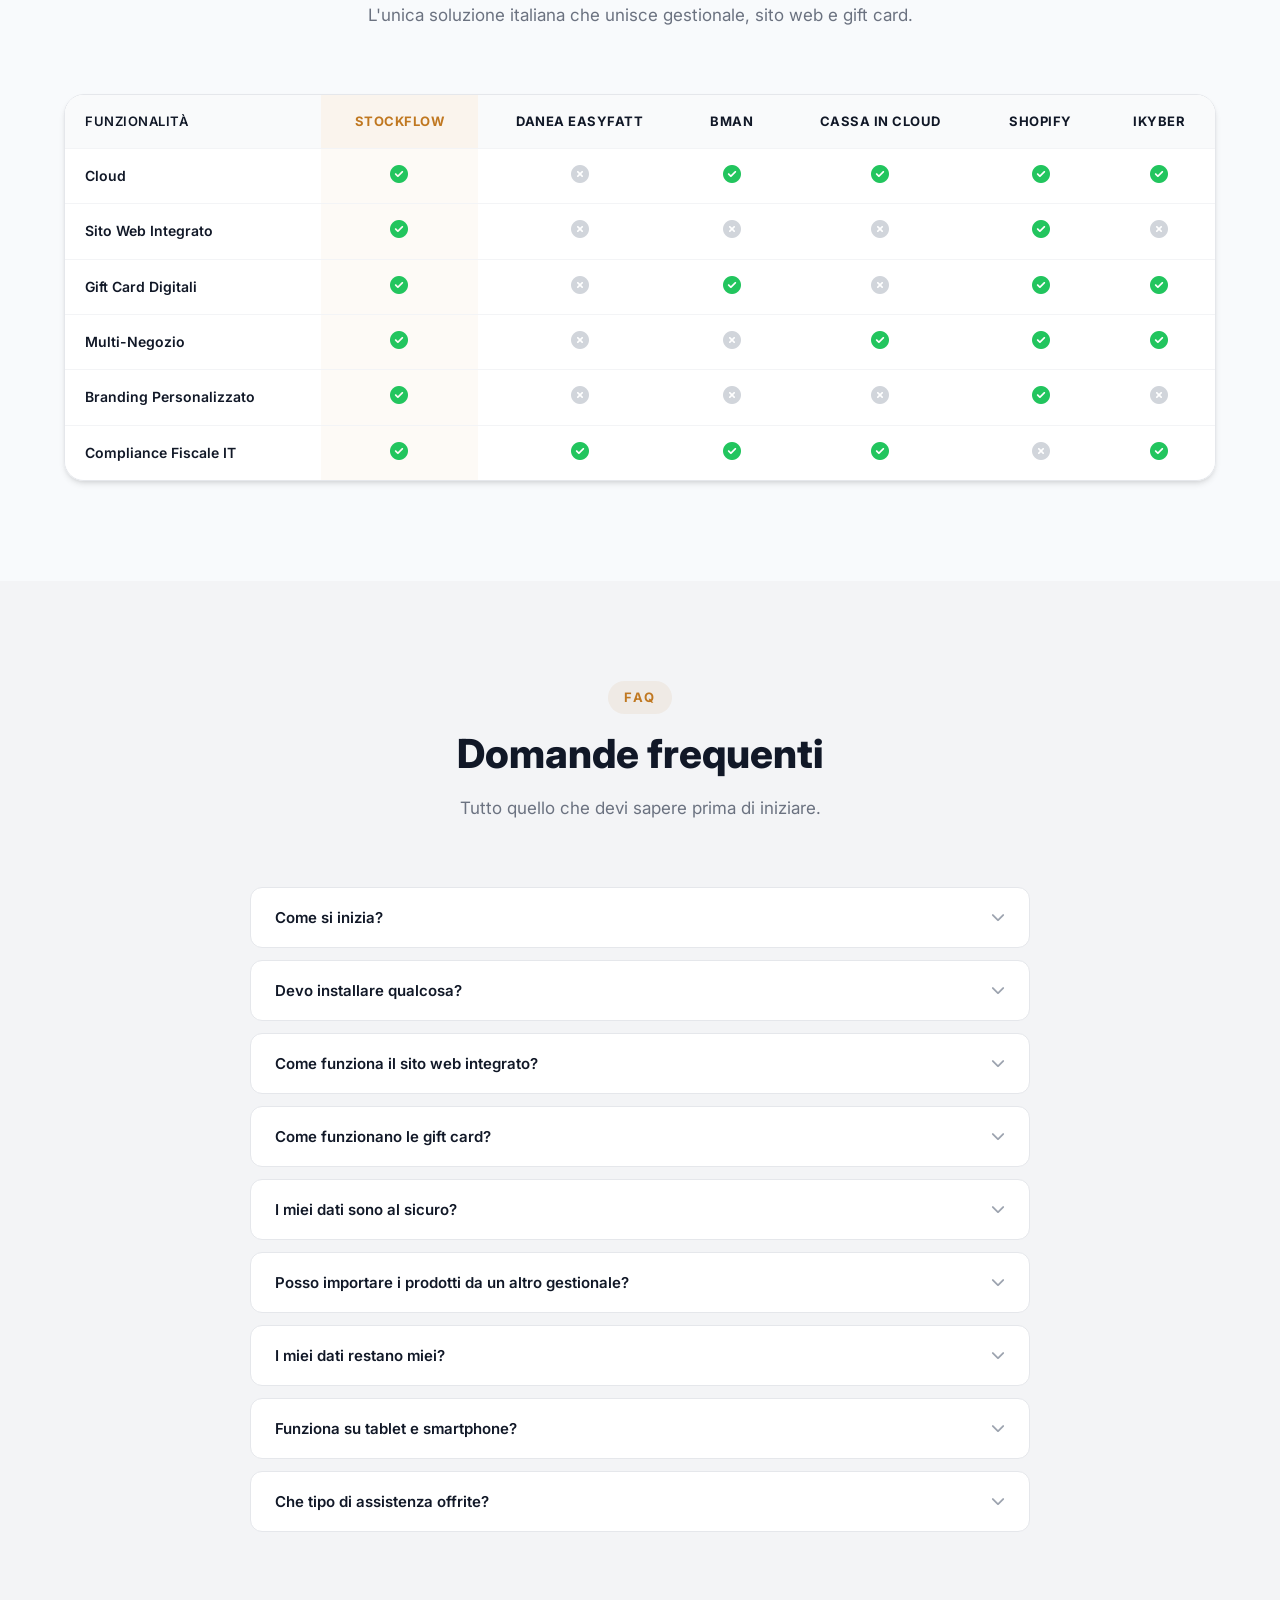
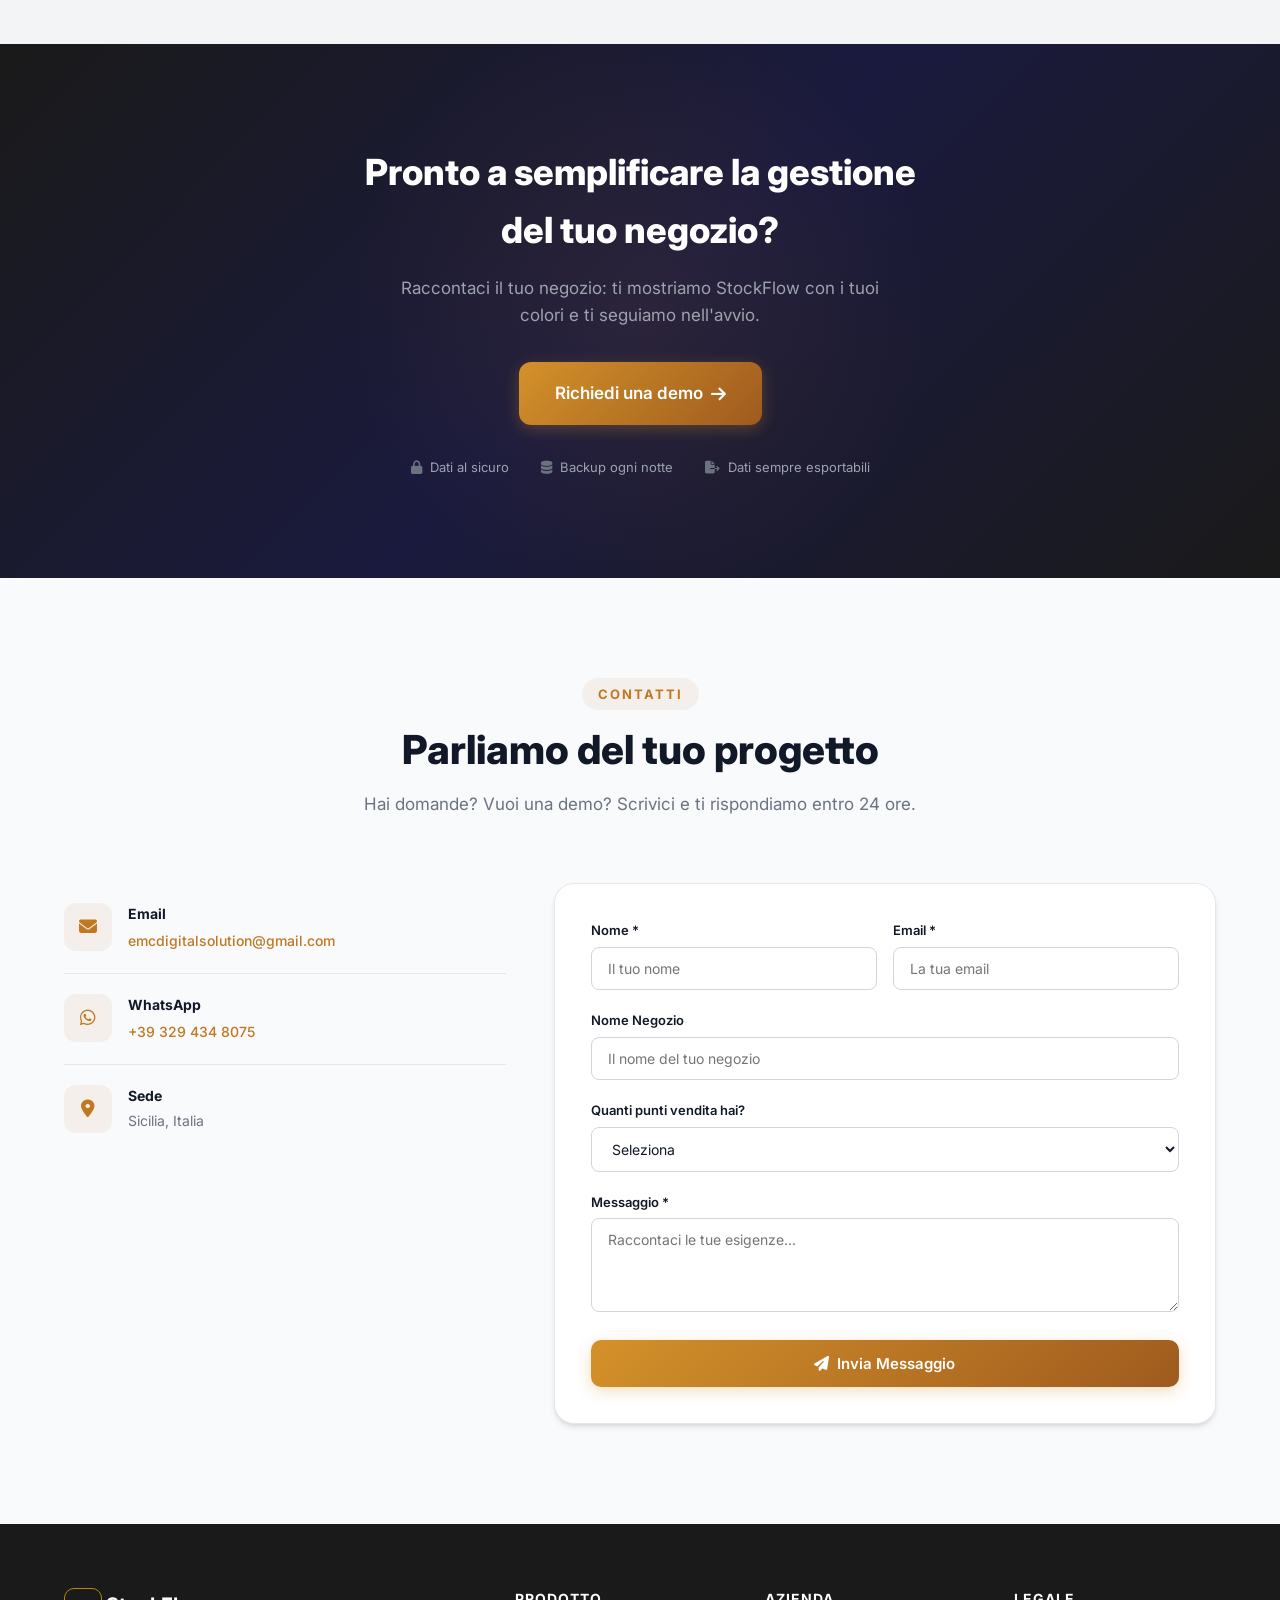
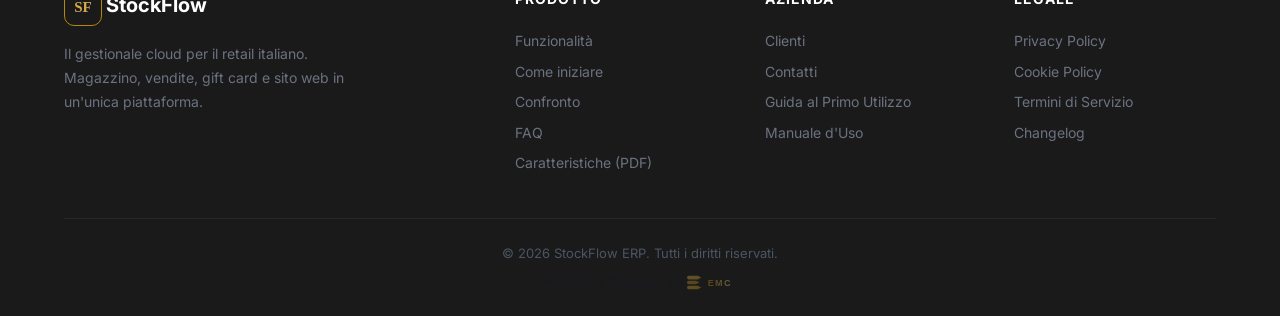
==== commit c16c3fc0: "Home senza prezzi: avvio assistito, richiesta demo e assistenza via email Vendita assistita da genna" ====
--- a/index.html
+++ b/index.html
@@ -4,13 +4,13 @@
     <meta charset="UTF-8">
     <meta name="viewport" content="width=device-width, initial-scale=1.0">
     <title>StockFlow ERP - Il Gestionale Cloud per il Retail</title>
-    <meta name="description" content="Gestisci magazzino, vendite, gift card e sito web da un'unica piattaforma cloud. Da 0 EUR/mese. Il gestionale pensato per i negozi italiani.">
+    <meta name="description" content="Gestisci magazzino, vendite, gift card e sito web da un'unica piattaforma cloud, con i colori del tuo negozio. Avvio assistito: configurazione, import dei dati e formazione.">
     <meta name="keywords" content="gestionale negozio, ERP retail, software magazzino, gestionale cloud, gift card digitali, punto cassa, gestionale italiano">
     <meta name="author" content="StockFlow ERP">
 
     <!-- Open Graph -->
     <meta property="og:title" content="StockFlow ERP - Il Gestionale Cloud per il Retail">
-    <meta property="og:description" content="Magazzino, vendite, gift card e sito web integrati. Da 0 EUR/mese.">
+    <meta property="og:description" content="Magazzino, vendite, gift card e sito web integrati. Avvio assistito per il tuo negozio.">
     <meta property="og:type" content="website">
     <meta property="og:url" content="https://www.emcdigitalsolutions.it/stockflowERP/">
     <link rel="canonical" href="https://www.emcdigitalsolutions.it/stockflowERP/">
@@ -51,14 +51,14 @@
                 <li><a href="#home" class="nav-link active">Home</a></li>
                 <li><a href="#funzionalita" class="nav-link">Funzionalit&agrave;</a></li>
                 <li><a href="#come-funziona" class="nav-link">Come Funziona</a></li>
-                <li><a href="#prezzi" class="nav-link">Prezzi</a></li>
+                <li><a href="#iniziare" class="nav-link">Come iniziare</a></li>
                 <li><a href="#clienti" class="nav-link">Clienti</a></li>
                 <li><a href="#faq" class="nav-link">FAQ</a></li>
                 <li><a href="manuale.html" class="nav-link">Manuale</a></li>
                 <li><a href="#news" class="nav-link">News</a></li>
                 <li><a href="#contatti" class="nav-link">Contatti</a></li>
             </ul>
-            <a href="#prezzi" class="nav-cta">Prova Gratis</a>
+            <a href="#contatti" class="nav-cta">Richiedi una demo</a>
             <button class="hamburger" id="hamburger" aria-label="Menu">
                 <span></span><span></span><span></span>
             </button>
@@ -72,14 +72,14 @@
             <div class="hero-text" data-aos="fade-right">
                 <span class="hero-tag">IL GESTIONALE CLOUD PER IL RETAIL</span>
                 <h1 class="hero-title">Gestisci il tuo negozio.<br><span class="gradient-text">Tutto in un unico posto.</span></h1>
-                <p class="hero-sub">Magazzino, vendite, gift card e sito web integrati. Da <strong>0 &euro;/mese</strong>.</p>
+                <p class="hero-sub">Magazzino, vendite, gift card e sito web integrati, <strong>con i colori del tuo negozio</strong>.</p>
                 <div class="hero-cta">
-                    <a href="#prezzi" class="btn btn-primary">Prova Gratis <i class="fas fa-arrow-right"></i></a>
-                    <a href="#prezzi" class="btn btn-outline">Scopri i Piani</a>
+                    <a href="#contatti" class="btn btn-primary">Richiedi una demo <i class="fas fa-arrow-right"></i></a>
+                    <a href="#funzionalita" class="btn btn-outline">Scopri le funzionalit&agrave;</a>
                 </div>
                 <div class="hero-badges">
-                    <span><i class="fas fa-check-circle"></i> Nessuna carta richiesta</span>
-                    <span><i class="fas fa-check-circle"></i> Setup in 5 minuti</span>
+                    <span><i class="fas fa-check-circle"></i> Avvio assistito</span>
+                    <span><i class="fas fa-check-circle"></i> Dati sempre esportabili</span>
                     <span><i class="fas fa-check-circle"></i> GDPR compliant</span>
                 </div>
             </div>
@@ -89,7 +89,7 @@
                         <div class="mockup-dots">
                             <span></span><span></span><span></span>
                         </div>
-                        <span class="mockup-url">app.stockflow.it/dashboard</span>
+                        <span class="mockup-url">magazzino.iltuonegozio.it/dashboard</span>
                     </div>
                     <div class="mockup-body">
                         <div class="mockup-sidebar">
@@ -222,16 +222,16 @@
             <div class="steps">
                 <div class="step" data-aos="fade-up" data-aos-delay="0">
                     <div class="step-number">1</div>
-                    <div class="step-icon"><i class="fas fa-user-plus"></i></div>
-                    <h3>Registrati</h3>
-                    <p>Crea il tuo account gratuito in meno di un minuto. Nessuna carta di credito richiesta.</p>
+                    <div class="step-icon"><i class="fas fa-comments"></i></div>
+                    <h3>Contattaci</h3>
+                    <p>Raccontaci il tuo negozio: ti mostriamo StockFlow con i tuoi prodotti e i tuoi colori.</p>
                 </div>
                 <div class="step-connector" data-aos="fade-up" data-aos-delay="100"></div>
                 <div class="step" data-aos="fade-up" data-aos-delay="200">
                     <div class="step-number">2</div>
                     <div class="step-icon"><i class="fas fa-sliders"></i></div>
                     <h3>Configura</h3>
-                    <p>Imposta il tuo negozio, carica i prodotti e personalizza il branding con i tuoi colori.</p>
+                    <p>Configuriamo con te negozi e utenti, importiamo i prodotti e adattiamo il gestionale al tuo marchio.</p>
                 </div>
                 <div class="step-connector" data-aos="fade-up" data-aos-delay="300"></div>
                 <div class="step" data-aos="fade-up" data-aos-delay="400">
@@ -247,114 +247,54 @@
                     <span class="counter-label">Negozi attivi</span>
                 </div>
                 <div class="counter">
-                    <span class="counter-value" data-count="99.9" data-suffix="%" data-decimals="1">0</span>
-                    <span class="counter-label">Uptime</span>
+                    <span class="counter-value" data-count="30">0</span>
+                    <span class="counter-label">Giorni di backup</span>
                 </div>
                 <div class="counter">
-                    <span class="counter-value" data-count="0" data-prefix="&euro;">0</span>
-                    <span class="counter-label">Per iniziare</span>
+                    <span class="counter-value" data-count="1">0</span>
+                    <span class="counter-label">Giorno lavorativo per una risposta</span>
                 </div>
                 <div class="counter">
-                    <span class="counter-value" data-count="5" data-suffix="min">0</span>
-                    <span class="counter-label">Setup</span>
-                </div>
-            </div>
-        </div>
-    </section>
-
-    <!-- ============ PREZZI ============ -->
-    <section class="pricing" id="prezzi">
+                    <span class="counter-value" data-count="100" data-suffix="%">0</span>
+                    <span class="counter-label">Dati esportabili</span>
+                </div>
+            </div>
+        </div>
+    </section>
+
+    <!-- ============ COME INIZIARE ============ -->
+    <section class="how-it-works" id="iniziare">
         <div class="container">
             <div class="section-header" data-aos="fade-up">
-                <span class="section-tag">Prezzi</span>
-                <h2 class="section-title">Scegli il piano giusto per te</h2>
-                <p class="section-sub">Inizia gratis, scala quando cresci. Nessun vincolo, disdici quando vuoi.</p>
-            </div>
-            <div class="pricing-grid">
-                <!-- FREE -->
-                <div class="pricing-card" data-aos="fade-up" data-aos-delay="0">
-                    <div class="pricing-header">
-                        <h3 class="pricing-name">Free</h3>
-                        <div class="pricing-price">
-                            <span class="price-amount">&euro;0</span>
-                            <span class="price-period">/mese</span>
-                        </div>
-                        <p class="pricing-desc">Per iniziare e provare la piattaforma</p>
-                    </div>
-                    <ul class="pricing-features">
-                        <li class="included"><i class="fas fa-check"></i> 1 Negozio</li>
-                        <li class="included"><i class="fas fa-check"></i> 1 Utente</li>
-                        <li class="included"><i class="fas fa-check"></i> 50 Prodotti</li>
-                        <li class="excluded"><i class="fas fa-xmark"></i> Gift Card</li>
-                        <li class="excluded"><i class="fas fa-xmark"></i> Email personalizzate</li>
-                        <li class="excluded"><i class="fas fa-xmark"></i> Branding custom</li>
-                    </ul>
-                    <a href="#contatti" class="btn btn-outline-card">Inizia Gratis</a>
-                </div>
-
-                <!-- STARTER -->
-                <div class="pricing-card" data-aos="fade-up" data-aos-delay="100">
-                    <div class="pricing-header">
-                        <h3 class="pricing-name">Starter</h3>
-                        <div class="pricing-price">
-                            <span class="price-amount">&euro;19</span>
-                            <span class="price-period">/mese</span>
-                        </div>
-                        <p class="pricing-desc">Per negozi singoli che vogliono crescere</p>
-                    </div>
-                    <ul class="pricing-features">
-                        <li class="included"><i class="fas fa-check"></i> 1 Negozio</li>
-                        <li class="included"><i class="fas fa-check"></i> 3 Utenti</li>
-                        <li class="included"><i class="fas fa-check"></i> 500 Prodotti</li>
-                        <li class="included"><i class="fas fa-check"></i> Gift Card</li>
-                        <li class="included"><i class="fas fa-check"></i> Email personalizzate</li>
-                        <li class="excluded"><i class="fas fa-xmark"></i> Branding custom</li>
-                    </ul>
-                    <a href="#contatti" class="btn btn-outline-card">Scegli Starter</a>
-                </div>
-
-                <!-- BUSINESS -->
-                <div class="pricing-card featured" data-aos="fade-up" data-aos-delay="200">
-                    <span class="pricing-badge">Pi&ugrave; Popolare</span>
-                    <div class="pricing-header">
-                        <h3 class="pricing-name">Business</h3>
-                        <div class="pricing-price">
-                            <span class="price-amount">&euro;39</span>
-                            <span class="price-period">/mese</span>
-                        </div>
-                        <p class="pricing-desc">Per negozi affermati con pi&ugrave; sedi</p>
-                    </div>
-                    <ul class="pricing-features">
-                        <li class="included"><i class="fas fa-check"></i> 3 Negozi</li>
-                        <li class="included"><i class="fas fa-check"></i> 10 Utenti</li>
-                        <li class="included"><i class="fas fa-check"></i> Prodotti illimitati</li>
-                        <li class="included"><i class="fas fa-check"></i> Gift Card</li>
-                        <li class="included"><i class="fas fa-check"></i> Email personalizzate</li>
-                        <li class="included"><i class="fas fa-check"></i> Branding custom</li>
-                    </ul>
-                    <a href="#contatti" class="btn btn-primary">Scegli Business</a>
-                </div>
-
-                <!-- ENTERPRISE -->
-                <div class="pricing-card" data-aos="fade-up" data-aos-delay="300">
-                    <div class="pricing-header">
-                        <h3 class="pricing-name">Enterprise</h3>
-                        <div class="pricing-price">
-                            <span class="price-amount">&euro;79</span>
-                            <span class="price-period">/mese</span>
-                        </div>
-                        <p class="pricing-desc">Per catene e grandi realt&agrave; retail</p>
-                    </div>
-                    <ul class="pricing-features">
-                        <li class="included"><i class="fas fa-check"></i> Negozi illimitati</li>
-                        <li class="included"><i class="fas fa-check"></i> Utenti illimitati</li>
-                        <li class="included"><i class="fas fa-check"></i> Prodotti illimitati</li>
-                        <li class="included"><i class="fas fa-check"></i> Gift Card</li>
-                        <li class="included"><i class="fas fa-check"></i> Email personalizzate</li>
-                        <li class="included"><i class="fas fa-check"></i> Branding custom</li>
-                    </ul>
-                    <a href="#contatti" class="btn btn-outline-card">Contattaci</a>
-                </div>
+                <span class="section-tag">Come iniziare</span>
+                <h2 class="section-title">Ti seguiamo noi, dal primo giorno</h2>
+                <p class="section-sub">Niente da installare e niente da configurare da solo: StockFlow lo avviamo insieme, nel tuo negozio. Preventivo su misura in base al numero di negozi e di utenti.</p>
+            </div>
+            <div class="steps">
+                <div class="step" data-aos="fade-up" data-aos-delay="0">
+                    <div class="step-number">1</div>
+                    <div class="step-icon"><i class="fas fa-palette"></i></div>
+                    <h3>Il tuo marchio</h3>
+                    <p>Partiamo dal tuo sito: logo, colori e carattere diventano quelli del gestionale.</p>
+                </div>
+                <div class="step-connector" data-aos="fade-up" data-aos-delay="100"></div>
+                <div class="step" data-aos="fade-up" data-aos-delay="200">
+                    <div class="step-number">2</div>
+                    <div class="step-icon"><i class="fas fa-file-import"></i></div>
+                    <h3>I tuoi dati</h3>
+                    <p>Importiamo prodotti, taglie e codici a barre e prepariamo negozi, commesse e utenti.</p>
+                </div>
+                <div class="step-connector" data-aos="fade-up" data-aos-delay="300"></div>
+                <div class="step" data-aos="fade-up" data-aos-delay="400">
+                    <div class="step-number">3</div>
+                    <div class="step-icon"><i class="fas fa-chalkboard-user"></i></div>
+                    <h3>Formazione e assistenza</h3>
+                    <p>Formiamo il personale e restiamo a disposizione via email, con risposta entro un giorno lavorativo.</p>
+                </div>
+            </div>
+            <div class="hero-cta" style="justify-content:center;margin-top:2rem" data-aos="fade-up">
+                <a href="#contatti" class="btn btn-primary">Richiedi una demo <i class="fas fa-arrow-right"></i></a>
+                <a href="stockflow-caratteristiche.pdf" class="btn btn-outline" target="_blank" rel="noopener"><i class="fas fa-file-pdf"></i> Tutte le caratteristiche (PDF)</a>
             </div>
         </div>
     </section>
@@ -377,7 +317,6 @@
                                 <p>Abbigliamento 0-16 anni</p>
                             </div>
                         </div>
-                        <span class="client-plan">BUSINESS</span>
                     </div>
                     <div class="client-body">
                         <p class="client-quote">"Con StockFlow gestiamo magazzino e gift card da un'unica piattaforma. Il sito web integrato ci ha permesso di raggiungere nuovi clienti online."</p>
@@ -406,7 +345,6 @@
                                 <p>Outlet abbigliamento firmato</p>
                             </div>
                         </div>
-                        <span class="client-plan">BUSINESS</span>
                     </div>
                     <div class="client-body">
                         <p class="client-quote">"Gestire due sedi con un unico sistema ha semplificato tutto. Le gift card personalizzate con il nostro branding oro sono un successo."</p>
@@ -452,15 +390,6 @@
                     </thead>
                     <tbody>
                         <tr>
-                            <td>Prezzo da</td>
-                            <td class="highlight"><strong>&euro;0/mese</strong></td>
-                            <td>&euro;15/mese</td>
-                            <td>&euro;19/mese</td>
-                            <td>&euro;30/mese</td>
-                            <td>&euro;28/mese</td>
-                            <td>&euro;179/mese</td>
-                        </tr>
-                        <tr>
                             <td>Cloud</td>
                             <td class="highlight"><i class="fas fa-check-circle text-success"></i></td>
                             <td><i class="fas fa-xmark-circle text-danger"></i></td>
@@ -531,11 +460,11 @@
             <div class="faq-list" data-aos="fade-up">
                 <div class="faq-item">
                     <button class="faq-question">
-                        <span>Come funziona la prova gratuita?</span>
-                        <i class="fas fa-chevron-down"></i>
-                    </button>
-                    <div class="faq-answer">
-                        <p>Il piano Free &egrave; gratuito per sempre, non &egrave; una prova a tempo. Puoi usarlo senza limiti di tempo con 1 negozio, 1 utente e fino a 50 prodotti. Quando sei pronto a crescere, puoi passare a un piano superiore in qualsiasi momento.</p>
+                        <span>Come si inizia?</span>
+                        <i class="fas fa-chevron-down"></i>
+                    </button>
+                    <div class="faq-answer">
+                        <p>Ci scrivi e ti mostriamo StockFlow con i tuoi colori. Poi lo avviamo insieme: configuriamo negozi e utenti, importiamo i tuoi prodotti e formiamo il personale. Il preventivo &egrave; su misura, in base al numero di negozi e di utenti.</p>
                     </div>
                 </div>
                 <div class="faq-item">
@@ -585,11 +514,11 @@
                 </div>
                 <div class="faq-item">
                     <button class="faq-question">
-                        <span>Posso cambiare piano in qualsiasi momento?</span>
-                        <i class="fas fa-chevron-down"></i>
-                    </button>
-                    <div class="faq-answer">
-                        <p>S&igrave;, puoi passare a un piano superiore o inferiore quando vuoi. L'upgrade &egrave; immediato, il downgrade avviene alla fine del periodo di fatturazione corrente. Nessun vincolo contrattuale.</p>
+                        <span>I miei dati restano miei?</span>
+                        <i class="fas fa-chevron-down"></i>
+                    </button>
+                    <div class="faq-answer">
+                        <p>S&igrave;. Dalle Impostazioni l'amministratore scarica in qualsiasi momento tutti i dati del negozio (prodotti, vendite, clienti, gift card e altro) in file CSV (valori separati, apribili con Excel). Il database ha un backup ogni notte, conservato 30 giorni.</p>
                     </div>
                 </div>
                 <div class="faq-item">
@@ -607,7 +536,7 @@
                         <i class="fas fa-chevron-down"></i>
                     </button>
                     <div class="faq-answer">
-                        <p>Offriamo supporto via email e WhatsApp. I piani Business e Enterprise includono supporto prioritario. Il piano Enterprise include anche assistenza telefonica dedicata e onboarding personalizzato.</p>
+                        <p>All'avvio formiamo il personale in negozio. Dopo, l'assistenza &egrave; via email, con risposta entro un giorno lavorativo. Nel gestionale trovi anche la guida e il <a href="manuale.html">manuale d'uso</a>.</p>
                     </div>
                 </div>
             </div>
@@ -633,12 +562,12 @@
         <div class="container">
             <div class="final-cta-content" data-aos="zoom-in">
                 <h2>Pronto a semplificare la gestione del tuo negozio?</h2>
-                <p>Unisciti ai negozi che hanno gi&agrave; scelto StockFlow. Inizia gratis, senza carta di credito.</p>
-                <a href="#contatti" class="btn btn-primary btn-lg">Crea il tuo Account Gratis <i class="fas fa-arrow-right"></i></a>
+                <p>Raccontaci il tuo negozio: ti mostriamo StockFlow con i tuoi colori e ti seguiamo nell'avvio.</p>
+                <a href="#contatti" class="btn btn-primary btn-lg">Richiedi una demo <i class="fas fa-arrow-right"></i></a>
                 <div class="final-cta-badges">
                     <span><i class="fas fa-lock"></i> Dati al sicuro</span>
-                    <span><i class="fas fa-credit-card"></i> Nessuna carta richiesta</span>
-                    <span><i class="fas fa-calendar-xmark"></i> Nessun vincolo</span>
+                    <span><i class="fas fa-database"></i> Backup ogni notte</span>
+                    <span><i class="fas fa-file-export"></i> Dati sempre esportabili</span>
                 </div>
             </div>
         </div>
@@ -658,7 +587,7 @@
                         <div class="contact-icon"><i class="fas fa-envelope"></i></div>
                         <div>
                             <h4>Email</h4>
-                            <a href="mailto:info@stockflow.it">info@stockflow.it</a>
+                            <a href="mailto:emcdigitalsolution@gmail.com">emcdigitalsolution@gmail.com</a>
                         </div>
                     </div>
                     <div class="contact-item">
@@ -692,13 +621,12 @@
                         <input type="text" id="negozio" name="negozio" placeholder="Il nome del tuo negozio">
                     </div>
                     <div class="form-group">
-                        <label for="piano">Piano di interesse</label>
-                        <select id="piano" name="piano">
-                            <option value="">Seleziona un piano</option>
-                            <option value="free">Free</option>
-                            <option value="starter">Starter - &euro;19/mese</option>
-                            <option value="business">Business - &euro;39/mese</option>
-                            <option value="enterprise">Enterprise - &euro;79/mese</option>
+                        <label for="punti">Quanti punti vendita hai?</label>
+                        <select id="punti" name="punti">
+                            <option value="">Seleziona</option>
+                            <option value="1">1</option>
+                            <option value="2-3">2 o 3</option>
+                            <option value="4+">4 o pi&ugrave;</option>
                         </select>
                     </div>
                     <div class="form-group">
@@ -729,7 +657,7 @@
                     <h4>Prodotto</h4>
                     <ul>
                         <li><a href="#funzionalita">Funzionalit&agrave;</a></li>
-                        <li><a href="#prezzi">Prezzi</a></li>
+                        <li><a href="#iniziare">Come iniziare</a></li>
                         <li><a href="#confronto">Confronto</a></li>
                         <li><a href="#faq">FAQ</a></li>
                         <li><a href="stockflow-caratteristiche.pdf" download>Caratteristiche (PDF)</a></li>
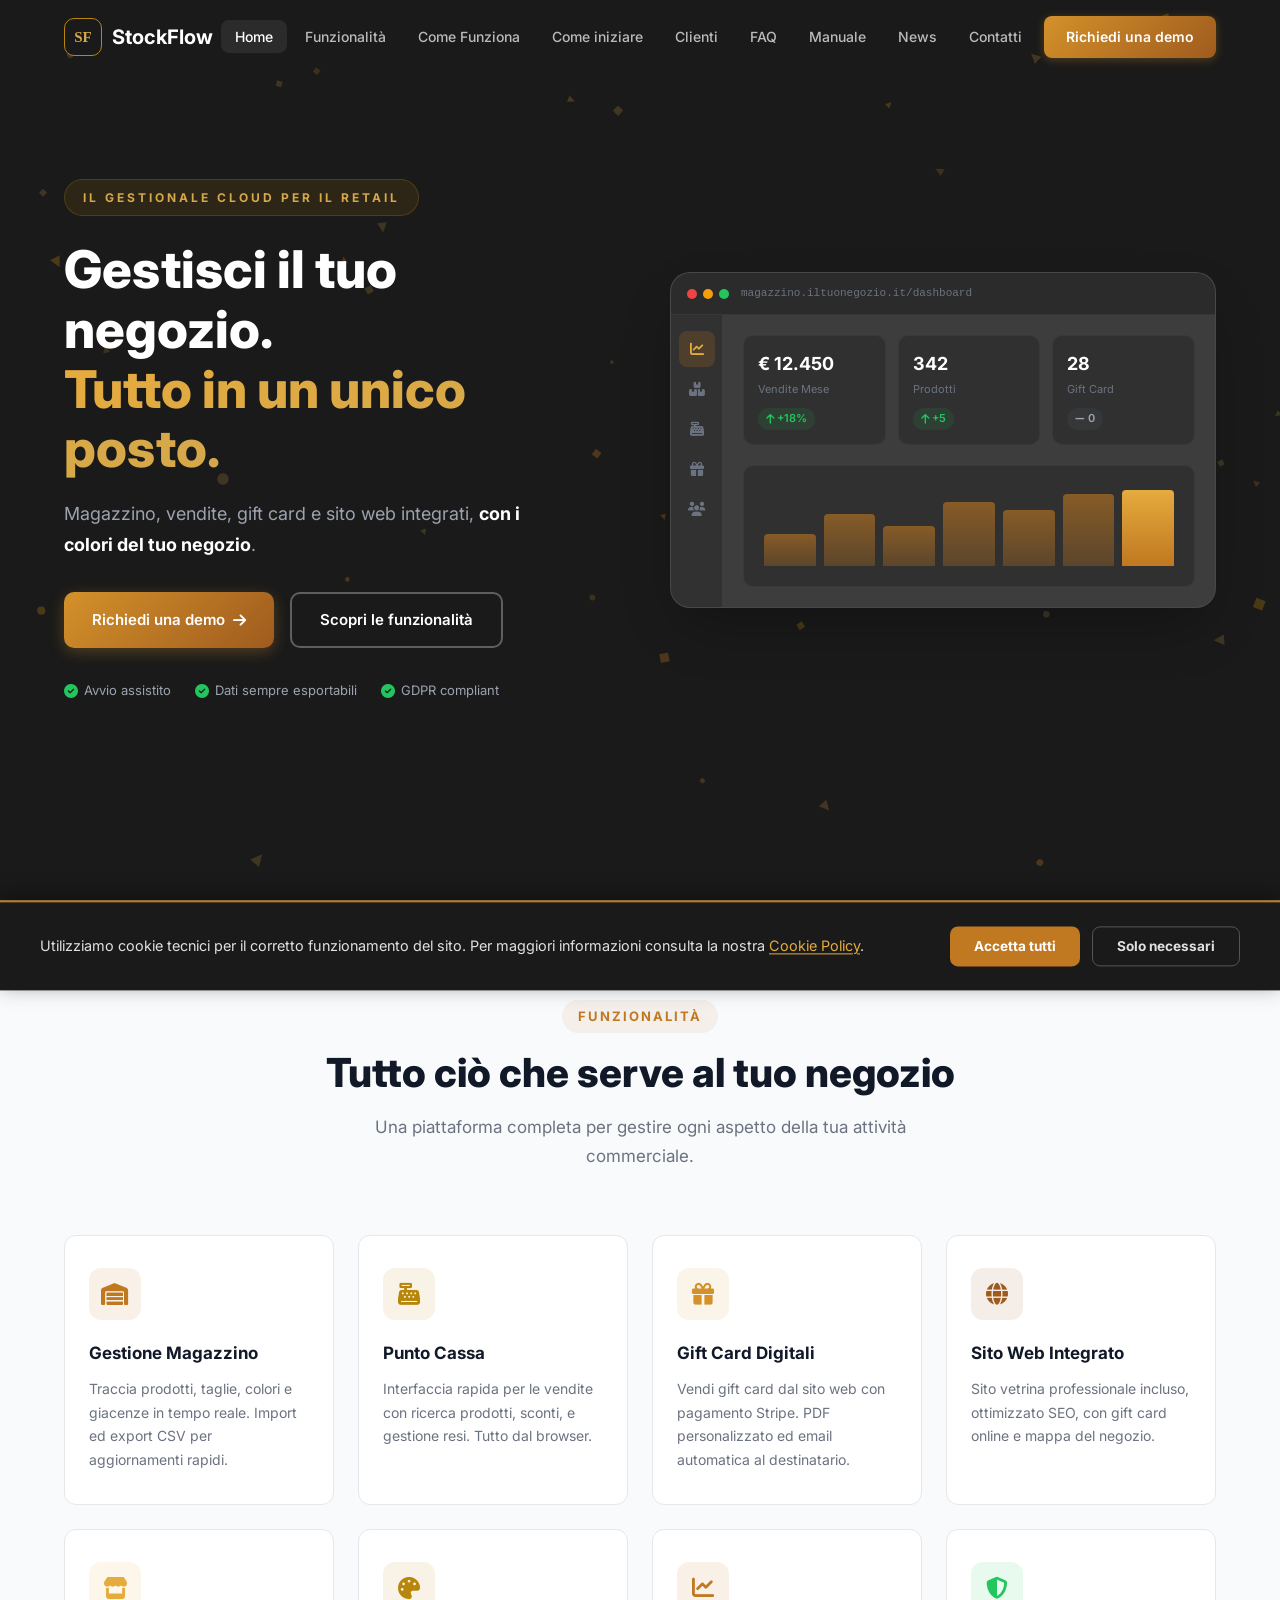
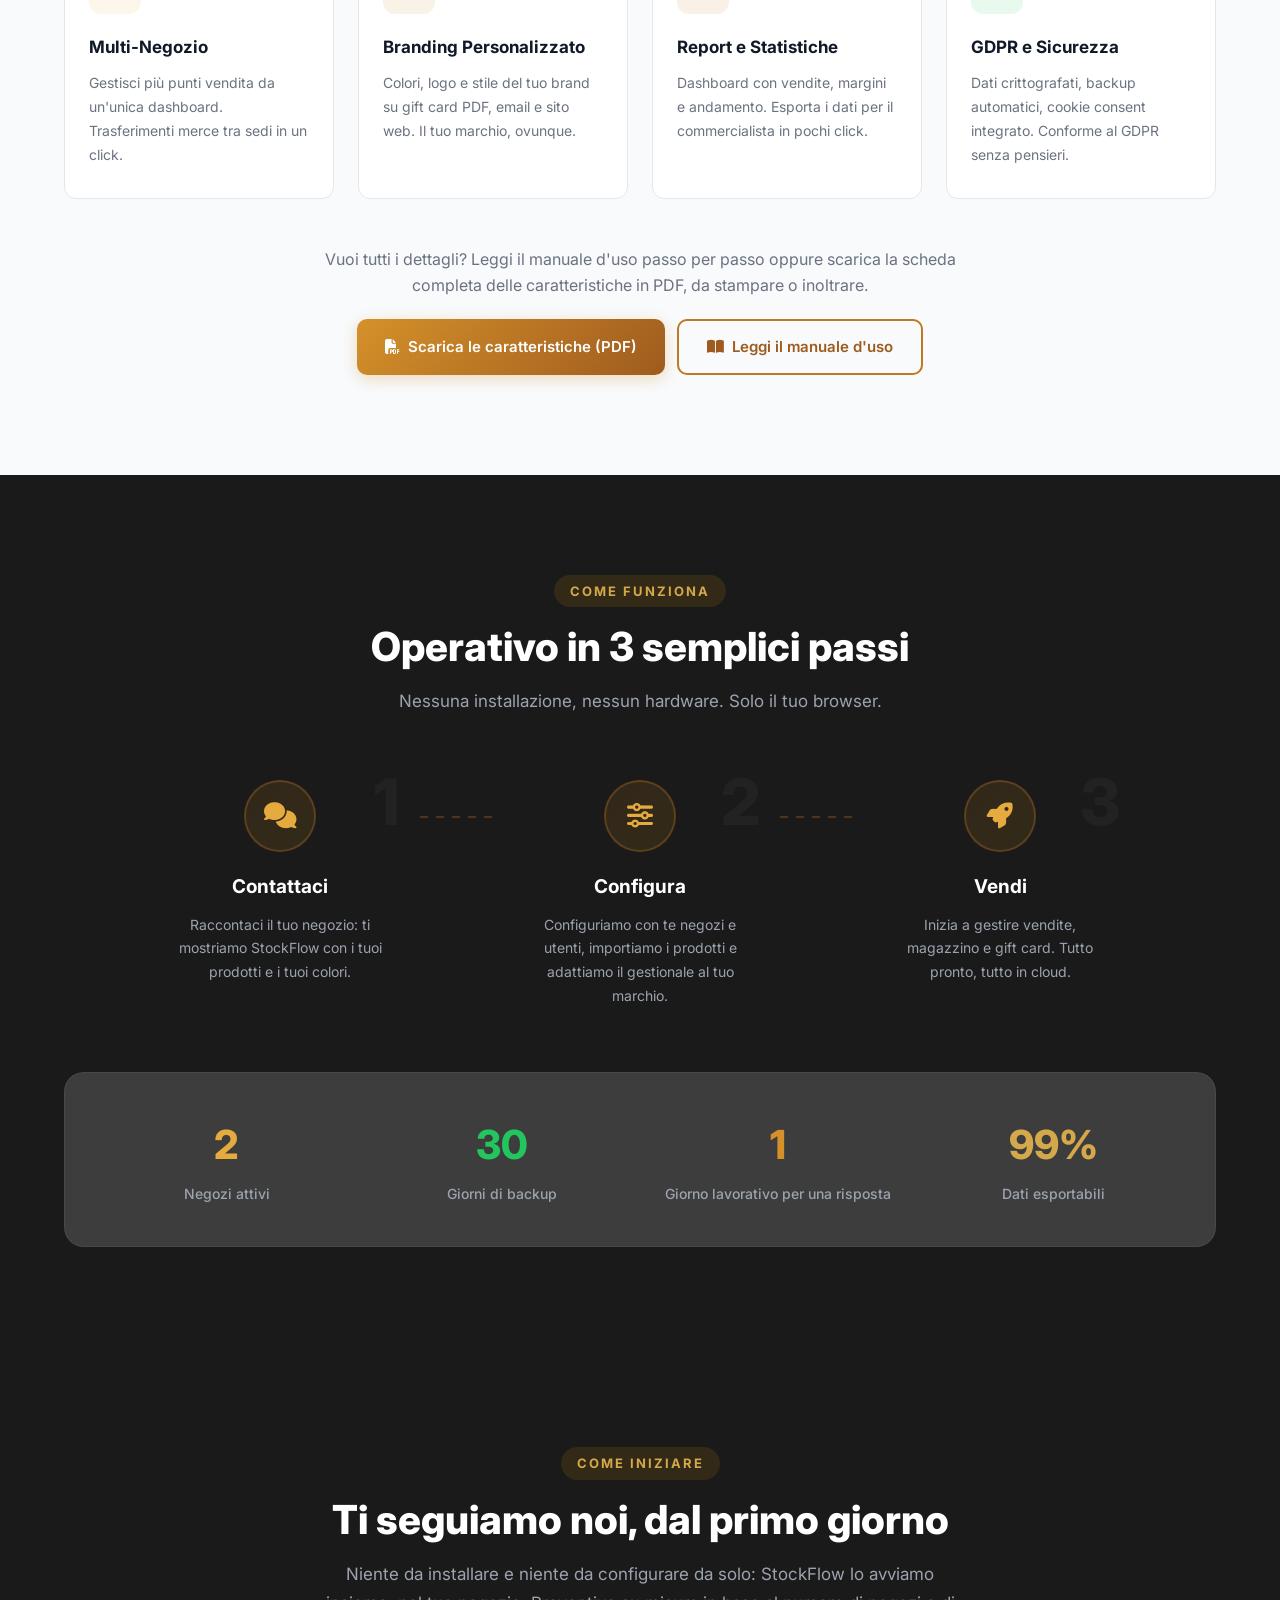
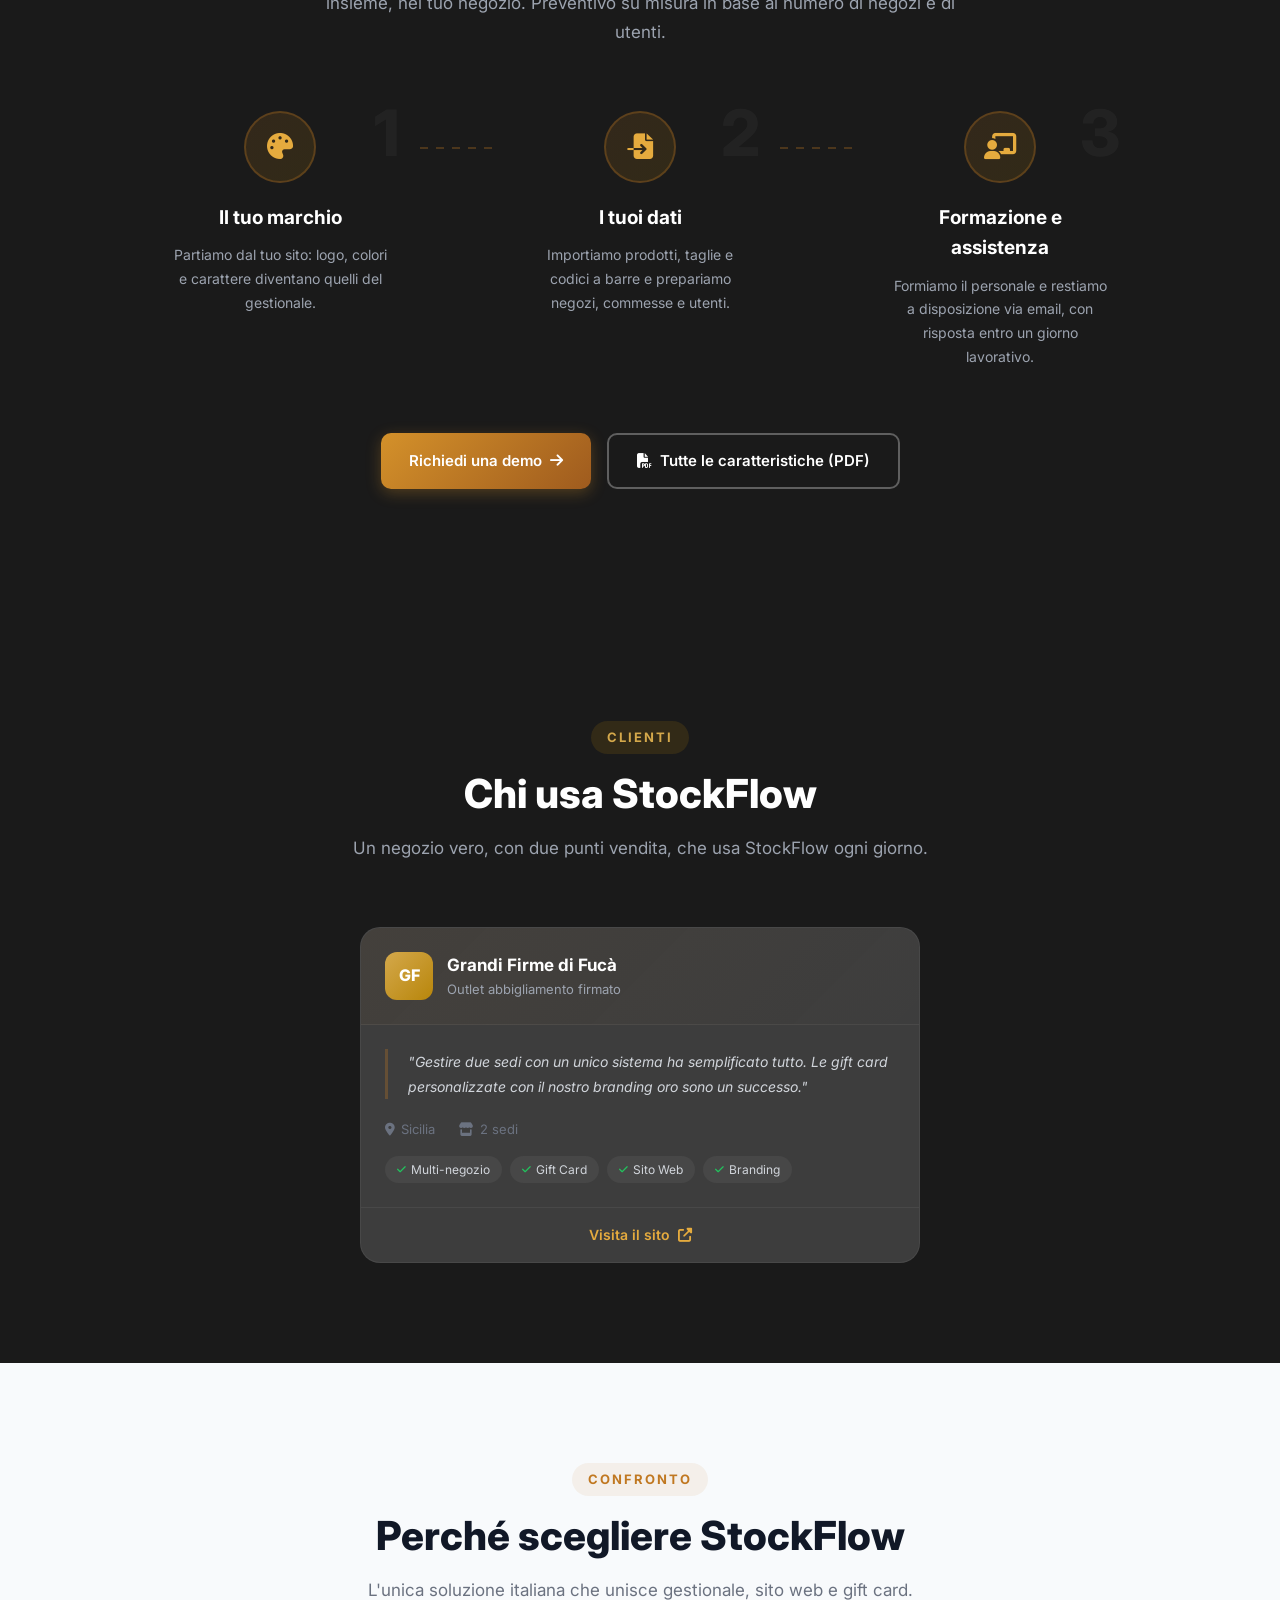
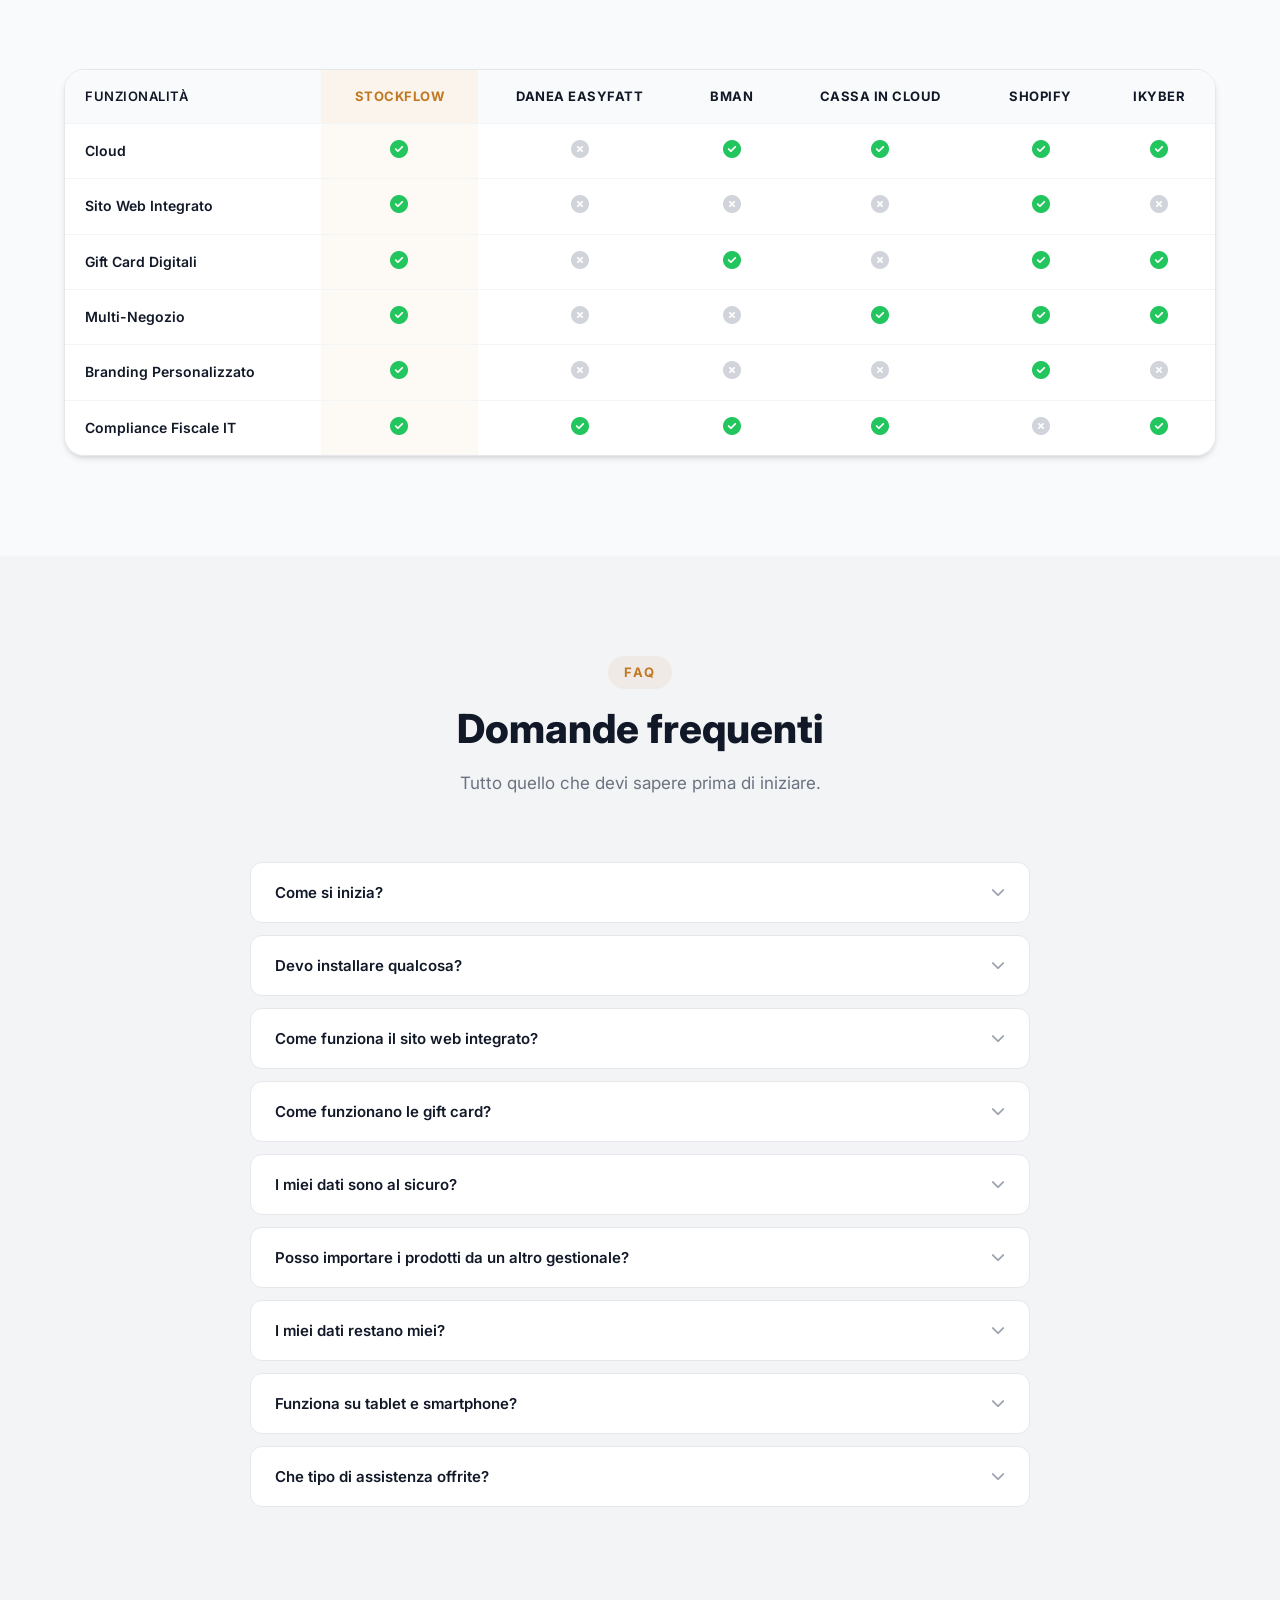
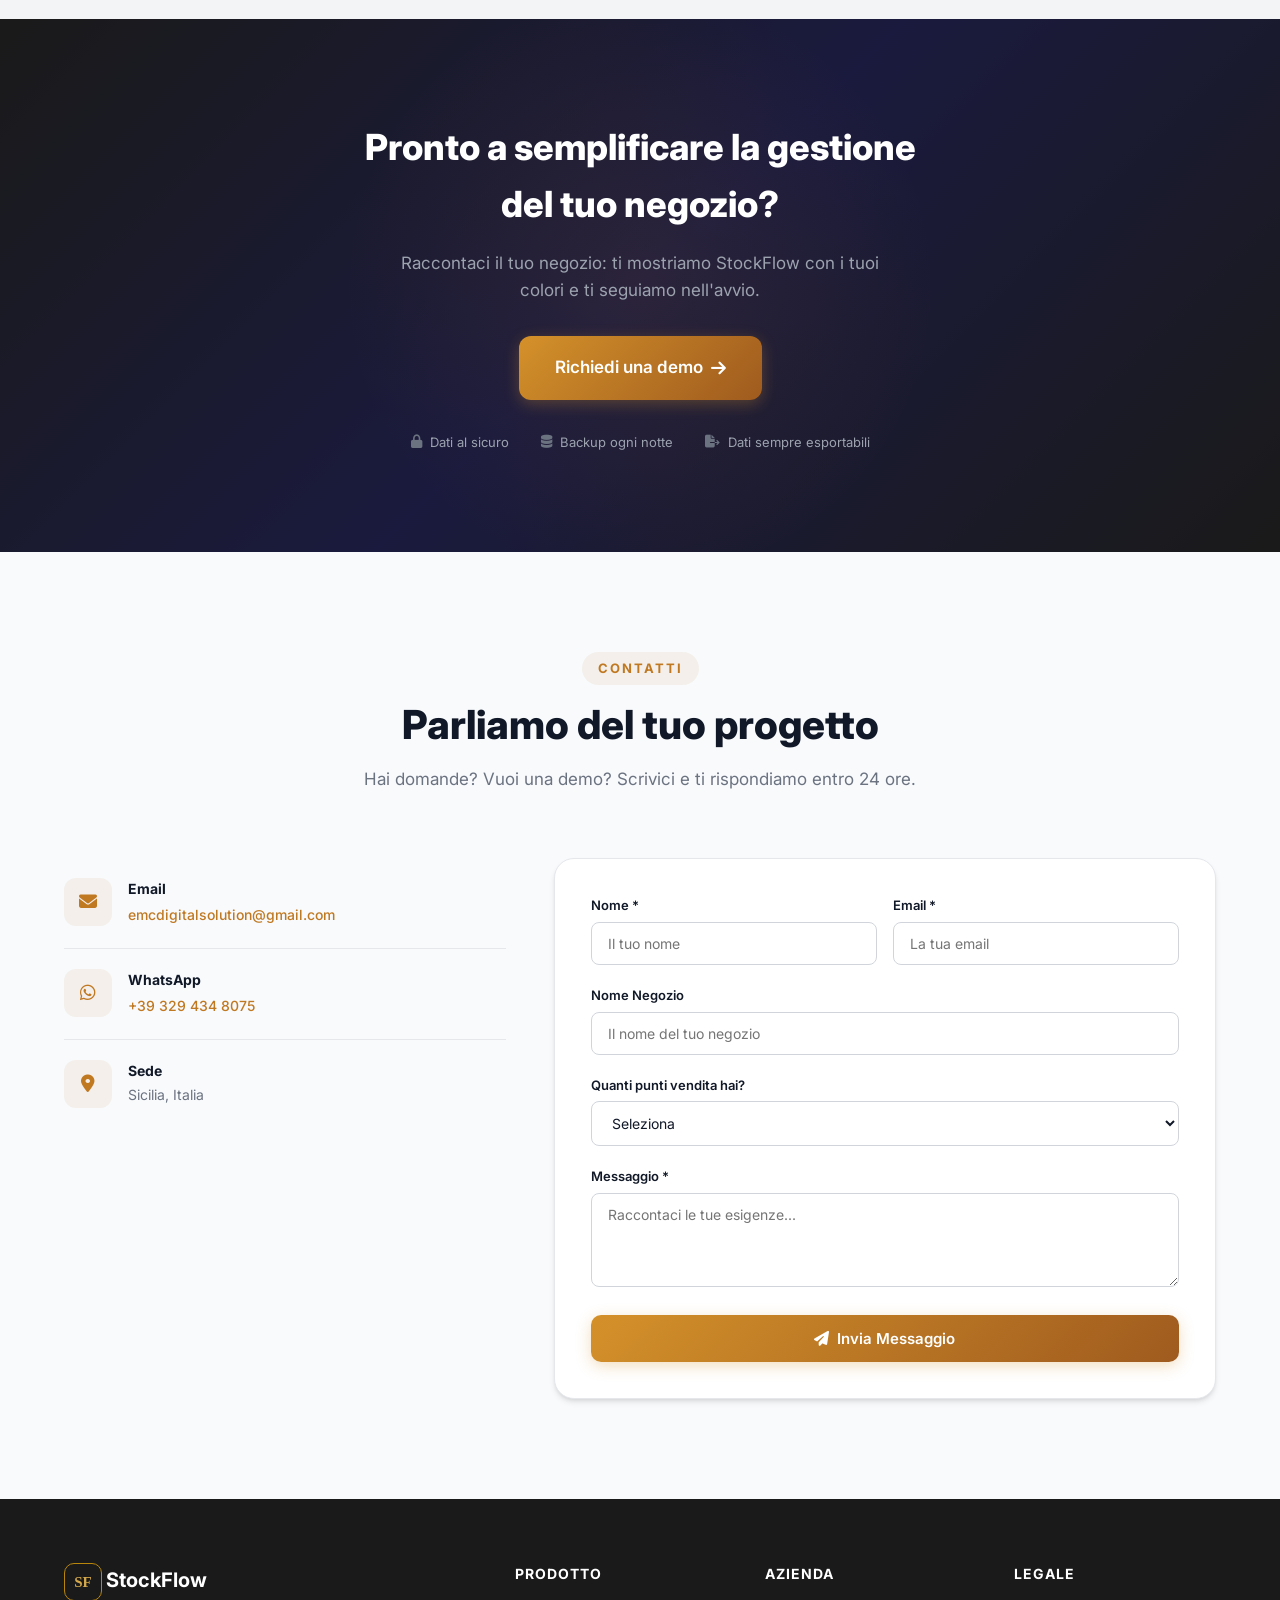
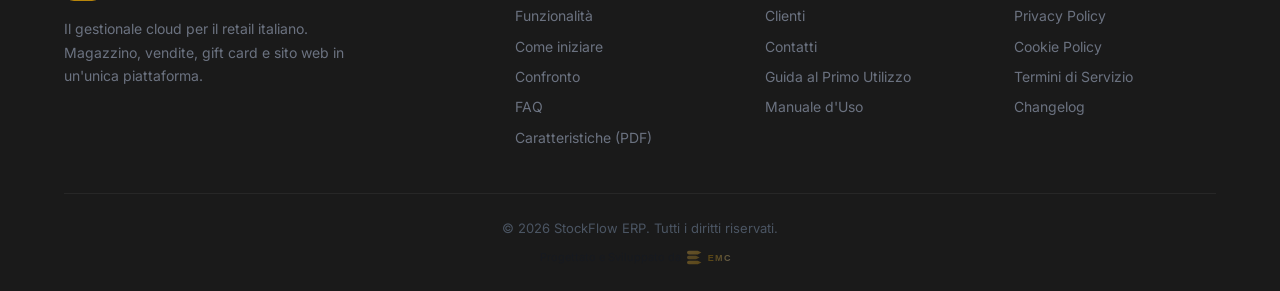
==== commit 2369e951: "Clienti: tolta la scheda Klein Baby (non usa StockFlow) Claude-Session: https://claude.ai/code/sessi" ====
--- a/index.html
+++ b/index.html
@@ -305,38 +305,10 @@
             <div class="section-header" data-aos="fade-up">
                 <span class="section-tag">Clienti</span>
                 <h2 class="section-title">Chi usa StockFlow</h2>
-                <p class="section-sub">Negozi reali che hanno scelto StockFlow per gestire la propria attivit&agrave;.</p>
-            </div>
-            <div class="clients-grid">
+                <p class="section-sub">Un negozio vero, con due punti vendita, che usa StockFlow ogni giorno.</p>
+            </div>
+            <div class="clients-grid" style="grid-template-columns:minmax(0,560px);justify-content:center">
                 <div class="client-card" data-aos="fade-up" data-aos-delay="0">
-                    <div class="client-header" style="--brand-primary: #FF1493; --brand-secondary: #1E90FF">
-                        <div class="client-brand">
-                            <span class="client-logo" style="background: linear-gradient(135deg, #FF1493, #1E90FF)">KB</span>
-                            <div>
-                                <h3>Klein Baby</h3>
-                                <p>Abbigliamento 0-16 anni</p>
-                            </div>
-                        </div>
-                    </div>
-                    <div class="client-body">
-                        <p class="client-quote">"Con StockFlow gestiamo magazzino e gift card da un'unica piattaforma. Il sito web integrato ci ha permesso di raggiungere nuovi clienti online."</p>
-                        <div class="client-info">
-                            <span><i class="fas fa-map-marker-alt"></i> Campobello di Licata (AG)</span>
-                            <span><i class="fas fa-store"></i> 1 sede</span>
-                        </div>
-                        <div class="client-features">
-                            <span class="client-feature"><i class="fas fa-check"></i> Magazzino</span>
-                            <span class="client-feature"><i class="fas fa-check"></i> Gift Card</span>
-                            <span class="client-feature"><i class="fas fa-check"></i> Sito Web</span>
-                            <span class="client-feature"><i class="fas fa-check"></i> Branding</span>
-                        </div>
-                    </div>
-                    <a href="https://www.kleinbaby.it" target="_blank" rel="noopener" class="client-link">
-                        Visita il sito <i class="fas fa-external-link-alt"></i>
-                    </a>
-                </div>
-
-                <div class="client-card" data-aos="fade-up" data-aos-delay="200">
                     <div class="client-header" style="--brand-primary: #D4A84B; --brand-secondary: #B8860B">
                         <div class="client-brand">
                             <span class="client-logo" style="background: linear-gradient(135deg, #D4A84B, #B8860B)">GF</span>
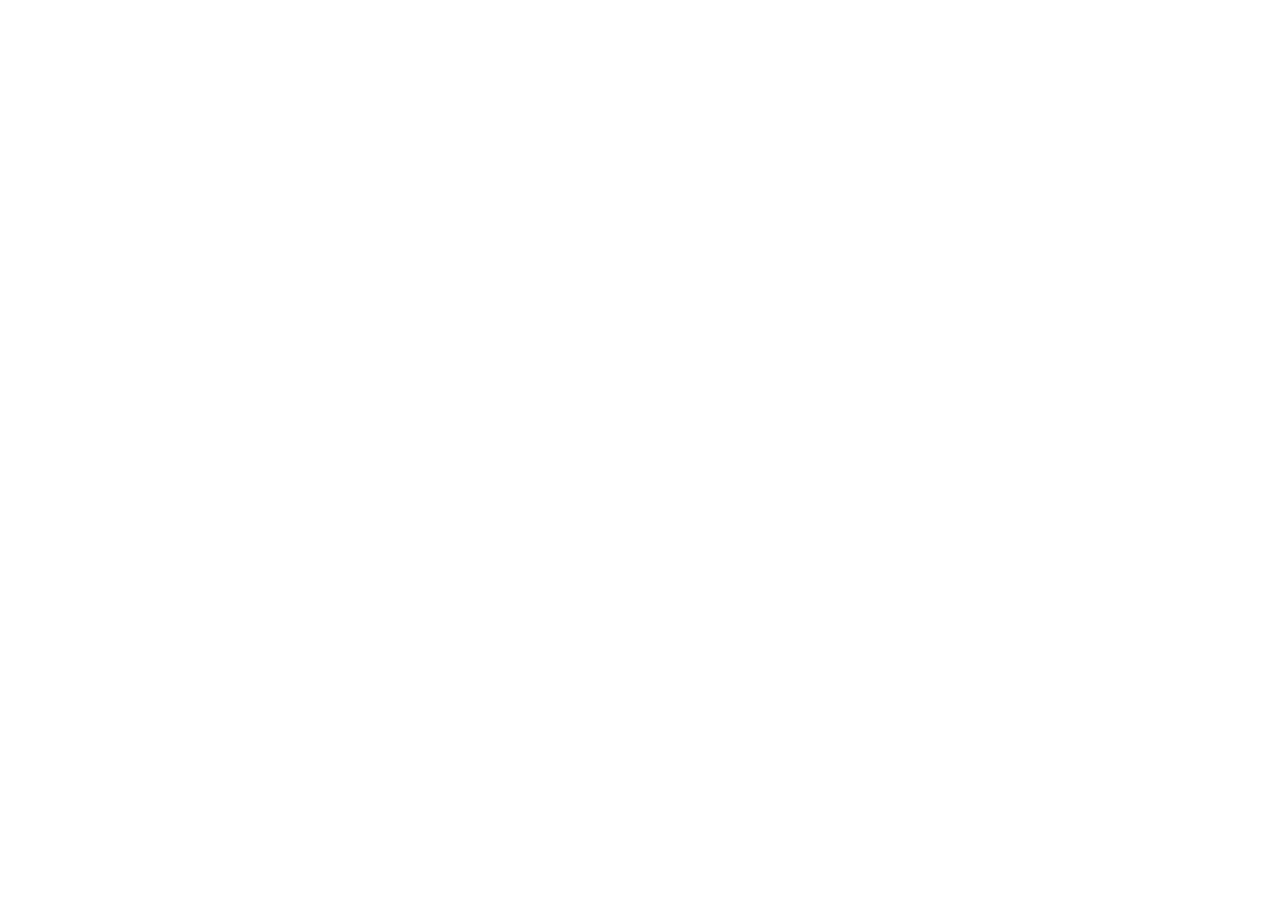
==== commit 8486361f: "StockFlow ora si chiama Sartonero: pagine pubbliche reindirizzate a sartonero.it (canonical, refresh" ====
--- a/index.html
+++ b/index.html
@@ -3,689 +3,28 @@
 <head>
     <meta charset="UTF-8">
     <meta name="viewport" content="width=device-width, initial-scale=1.0">
-    <title>StockFlow ERP - Il Gestionale Cloud per il Retail</title>
-    <meta name="description" content="Gestisci magazzino, vendite, gift card e sito web da un'unica piattaforma cloud, con i colori del tuo negozio. Avvio assistito: configurazione, import dei dati e formazione.">
-    <meta name="keywords" content="gestionale negozio, ERP retail, software magazzino, gestionale cloud, gift card digitali, punto cassa, gestionale italiano">
-    <meta name="author" content="StockFlow ERP">
-
-    <!-- Open Graph -->
-    <meta property="og:title" content="StockFlow ERP - Il Gestionale Cloud per il Retail">
-    <meta property="og:description" content="Magazzino, vendite, gift card e sito web integrati. Avvio assistito per il tuo negozio.">
-    <meta property="og:type" content="website">
-    <meta property="og:url" content="https://www.emcdigitalsolutions.it/stockflowERP/">
-    <link rel="canonical" href="https://www.emcdigitalsolutions.it/stockflowERP/">
-
-    <!-- Favicon -->
-    <link rel="icon" type="image/svg+xml" href="favicon.svg">
-
-    <!-- Font -->
-    <link rel="preconnect" href="https://fonts.googleapis.com">
-    <link rel="preconnect" href="https://fonts.gstatic.com" crossorigin>
-    <link href="https://fonts.googleapis.com/css2?family=Inter:wght@300;400;500;600;700;800&display=swap" rel="stylesheet">
-
-    <!-- Icons -->
-    <link rel="stylesheet" href="https://cdnjs.cloudflare.com/ajax/libs/font-awesome/6.5.1/css/all.min.css">
-
-    <!-- Styles -->
-    <link rel="stylesheet" href="css/style.css">
-    <link rel="stylesheet" href="css/cookie-consent.css">
+    <title>Stockflow ora si chiama Sartonero</title>
+    <meta name="description" content="Stockflow ora si chiama Sartonero: il gestionale per negozi di abbigliamento si trova su sartonero.it.">
+    <meta name="robots" content="noindex, follow">
+    <link rel="canonical" href="https://sartonero.it/">
+    <meta http-equiv="refresh" content="0; url=https://sartonero.it/">
+    <style>
+        :root { color-scheme: dark; }
+        * { box-sizing: border-box; margin: 0; }
+        body { min-height: 100vh; display: flex; align-items: center; justify-content: center; padding: 24px 16px;
+               background: #0d0b09; color: #e8dcc4; font-family: system-ui, -apple-system, "Segoe UI", Roboto, sans-serif; text-align: center; }
+        main { max-width: 520px; }
+        p { font-size: 1.05rem; line-height: 1.6; color: #b8ab92; }
+        a { display: inline-block; margin-top: 18px; padding: 12px 22px; border: 1px solid #d9a84e; border-radius: 999px;
+             color: #f7dc95; text-decoration: none; font-weight: 600; letter-spacing: .02em; }
+        a:hover, a:focus-visible { background: #d9a84e; color: #0d0b09; }
+    </style>
 </head>
 <body>
-
-    <!-- ============ PRELOADER ============ -->
-    <div id="preloader">
-        <div class="preloader-content">
-            <div class="preloader-logo">SF</div>
-            <div class="preloader-bar"><div class="preloader-progress"></div></div>
-        </div>
-    </div>
-
-    <!-- ============ NAVIGATION ============ -->
-    <nav class="navbar" id="navbar">
-        <div class="container nav-container">
-            <a href="#" class="nav-brand">
-                <span class="nav-logo">SF</span>
-                <span class="nav-name">StockFlow</span>
-            </a>
-            <ul class="nav-menu" id="navMenu">
-                <li><a href="#home" class="nav-link active">Home</a></li>
-                <li><a href="#funzionalita" class="nav-link">Funzionalit&agrave;</a></li>
-                <li><a href="#come-funziona" class="nav-link">Come Funziona</a></li>
-                <li><a href="#iniziare" class="nav-link">Come iniziare</a></li>
-                <li><a href="#clienti" class="nav-link">Clienti</a></li>
-                <li><a href="#faq" class="nav-link">FAQ</a></li>
-                <li><a href="manuale.html" class="nav-link">Manuale</a></li>
-                <li><a href="#news" class="nav-link">News</a></li>
-                <li><a href="#contatti" class="nav-link">Contatti</a></li>
-            </ul>
-            <a href="#contatti" class="nav-cta">Richiedi una demo</a>
-            <button class="hamburger" id="hamburger" aria-label="Menu">
-                <span></span><span></span><span></span>
-            </button>
-        </div>
-    </nav>
-
-    <!-- ============ HERO ============ -->
-    <section class="hero" id="home">
-        <canvas id="heroParticles"></canvas>
-        <div class="container hero-container">
-            <div class="hero-text" data-aos="fade-right">
-                <span class="hero-tag">IL GESTIONALE CLOUD PER IL RETAIL</span>
-                <h1 class="hero-title">Gestisci il tuo negozio.<br><span class="gradient-text">Tutto in un unico posto.</span></h1>
-                <p class="hero-sub">Magazzino, vendite, gift card e sito web integrati, <strong>con i colori del tuo negozio</strong>.</p>
-                <div class="hero-cta">
-                    <a href="#contatti" class="btn btn-primary">Richiedi una demo <i class="fas fa-arrow-right"></i></a>
-                    <a href="#funzionalita" class="btn btn-outline">Scopri le funzionalit&agrave;</a>
-                </div>
-                <div class="hero-badges">
-                    <span><i class="fas fa-check-circle"></i> Avvio assistito</span>
-                    <span><i class="fas fa-check-circle"></i> Dati sempre esportabili</span>
-                    <span><i class="fas fa-check-circle"></i> GDPR compliant</span>
-                </div>
-            </div>
-            <div class="hero-visual" data-aos="fade-left" data-aos-delay="200">
-                <div class="dashboard-mockup">
-                    <div class="mockup-bar">
-                        <div class="mockup-dots">
-                            <span></span><span></span><span></span>
-                        </div>
-                        <span class="mockup-url">magazzino.iltuonegozio.it/dashboard</span>
-                    </div>
-                    <div class="mockup-body">
-                        <div class="mockup-sidebar">
-                            <div class="mockup-nav-item active"><i class="fas fa-chart-line"></i></div>
-                            <div class="mockup-nav-item"><i class="fas fa-boxes-stacked"></i></div>
-                            <div class="mockup-nav-item"><i class="fas fa-cash-register"></i></div>
-                            <div class="mockup-nav-item"><i class="fas fa-gift"></i></div>
-                            <div class="mockup-nav-item"><i class="fas fa-users"></i></div>
-                        </div>
-                        <div class="mockup-content">
-                            <div class="mockup-stat-row">
-                                <div class="mockup-stat">
-                                    <span class="mockup-stat-value">&euro; 12.450</span>
-                                    <span class="mockup-stat-label">Vendite Mese</span>
-                                    <span class="mockup-stat-badge up"><i class="fas fa-arrow-up"></i> +18%</span>
-                                </div>
-                                <div class="mockup-stat">
-                                    <span class="mockup-stat-value">342</span>
-                                    <span class="mockup-stat-label">Prodotti</span>
-                                    <span class="mockup-stat-badge up"><i class="fas fa-arrow-up"></i> +5</span>
-                                </div>
-                                <div class="mockup-stat">
-                                    <span class="mockup-stat-value">28</span>
-                                    <span class="mockup-stat-label">Gift Card</span>
-                                    <span class="mockup-stat-badge neutral"><i class="fas fa-minus"></i> 0</span>
-                                </div>
-                            </div>
-                            <div class="mockup-chart">
-                                <div class="mockup-bar-chart">
-                                    <div class="chart-bar" style="height:40%"></div>
-                                    <div class="chart-bar" style="height:65%"></div>
-                                    <div class="chart-bar" style="height:50%"></div>
-                                    <div class="chart-bar" style="height:80%"></div>
-                                    <div class="chart-bar" style="height:70%"></div>
-                                    <div class="chart-bar" style="height:90%"></div>
-                                    <div class="chart-bar active" style="height:95%"></div>
-                                </div>
-                            </div>
-                        </div>
-                    </div>
-                </div>
-            </div>
-        </div>
-    </section>
-
-    <!-- ============ FUNZIONALITA ============ -->
-    <section class="features" id="funzionalita">
-        <div class="container">
-            <div class="section-header" data-aos="fade-up">
-                <span class="section-tag">Funzionalit&agrave;</span>
-                <h2 class="section-title">Tutto ci&ograve; che serve al tuo negozio</h2>
-                <p class="section-sub">Una piattaforma completa per gestire ogni aspetto della tua attivit&agrave; commerciale.</p>
-            </div>
-            <div class="features-grid">
-                <div class="feature-card" data-aos="fade-up" data-aos-delay="0">
-                    <div class="feature-icon" style="--icon-color: #C07821">
-                        <i class="fas fa-warehouse"></i>
-                    </div>
-                    <h3>Gestione Magazzino</h3>
-                    <p>Traccia prodotti, taglie, colori e giacenze in tempo reale. Import ed export CSV per aggiornamenti rapidi.</p>
-                </div>
-                <div class="feature-card" data-aos="fade-up" data-aos-delay="100">
-                    <div class="feature-icon" style="--icon-color: #B8860B">
-                        <i class="fas fa-cash-register"></i>
-                    </div>
-                    <h3>Punto Cassa</h3>
-                    <p>Interfaccia rapida per le vendite con ricerca prodotti, sconti, e gestione resi. Tutto dal browser.</p>
-                </div>
-                <div class="feature-card" data-aos="fade-up" data-aos-delay="200">
-                    <div class="feature-icon" style="--icon-color: #D4912A">
-                        <i class="fas fa-gift"></i>
-                    </div>
-                    <h3>Gift Card Digitali</h3>
-                    <p>Vendi gift card dal sito web con pagamento Stripe. PDF personalizzato ed email automatica al destinatario.</p>
-                </div>
-                <div class="feature-card" data-aos="fade-up" data-aos-delay="300">
-                    <div class="feature-icon" style="--icon-color: #9F5B1E">
-                        <i class="fas fa-globe"></i>
-                    </div>
-                    <h3>Sito Web Integrato</h3>
-                    <p>Sito vetrina professionale incluso, ottimizzato SEO, con gift card online e mappa del negozio.</p>
-                </div>
-                <div class="feature-card" data-aos="fade-up" data-aos-delay="0">
-                    <div class="feature-icon" style="--icon-color: #E5AB3E">
-                        <i class="fas fa-store"></i>
-                    </div>
-                    <h3>Multi-Negozio</h3>
-                    <p>Gestisci pi&ugrave; punti vendita da un'unica dashboard. Trasferimenti merce tra sedi in un click.</p>
-                </div>
-                <div class="feature-card" data-aos="fade-up" data-aos-delay="100">
-                    <div class="feature-icon" style="--icon-color: #B8860B">
-                        <i class="fas fa-palette"></i>
-                    </div>
-                    <h3>Branding Personalizzato</h3>
-                    <p>Colori, logo e stile del tuo brand su gift card PDF, email e sito web. Il tuo marchio, ovunque.</p>
-                </div>
-                <div class="feature-card" data-aos="fade-up" data-aos-delay="200">
-                    <div class="feature-icon" style="--icon-color: #C07821">
-                        <i class="fas fa-chart-line"></i>
-                    </div>
-                    <h3>Report e Statistiche</h3>
-                    <p>Dashboard con vendite, margini e andamento. Esporta i dati per il commercialista in pochi click.</p>
-                </div>
-                <div class="feature-card" data-aos="fade-up" data-aos-delay="300">
-                    <div class="feature-icon" style="--icon-color: #22C55E">
-                        <i class="fas fa-shield-halved"></i>
-                    </div>
-                    <h3>GDPR e Sicurezza</h3>
-                    <p>Dati crittografati, backup automatici, cookie consent integrato. Conforme al GDPR senza pensieri.</p>
-                </div>
-            </div>
-            <div class="features-docs" data-aos="fade-up">
-                <p>Vuoi tutti i dettagli? Leggi il manuale d'uso passo per passo oppure scarica la scheda completa delle caratteristiche in PDF, da stampare o inoltrare.</p>
-                <div class="features-docs-actions">
-                    <a href="stockflow-caratteristiche.pdf" class="btn btn-primary" download><i class="fas fa-file-pdf"></i> Scarica le caratteristiche (PDF)</a>
-                    <a href="manuale.html" class="btn btn-docs-outline"><i class="fas fa-book-open"></i> Leggi il manuale d'uso</a>
-                </div>
-            </div>
-        </div>
-    </section>
-
-    <!-- ============ COME FUNZIONA ============ -->
-    <section class="how-it-works" id="come-funziona">
-        <div class="container">
-            <div class="section-header" data-aos="fade-up">
-                <span class="section-tag">Come Funziona</span>
-                <h2 class="section-title">Operativo in 3 semplici passi</h2>
-                <p class="section-sub">Nessuna installazione, nessun hardware. Solo il tuo browser.</p>
-            </div>
-            <div class="steps">
-                <div class="step" data-aos="fade-up" data-aos-delay="0">
-                    <div class="step-number">1</div>
-                    <div class="step-icon"><i class="fas fa-comments"></i></div>
-                    <h3>Contattaci</h3>
-                    <p>Raccontaci il tuo negozio: ti mostriamo StockFlow con i tuoi prodotti e i tuoi colori.</p>
-                </div>
-                <div class="step-connector" data-aos="fade-up" data-aos-delay="100"></div>
-                <div class="step" data-aos="fade-up" data-aos-delay="200">
-                    <div class="step-number">2</div>
-                    <div class="step-icon"><i class="fas fa-sliders"></i></div>
-                    <h3>Configura</h3>
-                    <p>Configuriamo con te negozi e utenti, importiamo i prodotti e adattiamo il gestionale al tuo marchio.</p>
-                </div>
-                <div class="step-connector" data-aos="fade-up" data-aos-delay="300"></div>
-                <div class="step" data-aos="fade-up" data-aos-delay="400">
-                    <div class="step-number">3</div>
-                    <div class="step-icon"><i class="fas fa-rocket"></i></div>
-                    <h3>Vendi</h3>
-                    <p>Inizia a gestire vendite, magazzino e gift card. Tutto pronto, tutto in cloud.</p>
-                </div>
-            </div>
-            <div class="counters" data-aos="fade-up">
-                <div class="counter">
-                    <span class="counter-value" data-count="2">0</span>
-                    <span class="counter-label">Negozi attivi</span>
-                </div>
-                <div class="counter">
-                    <span class="counter-value" data-count="30">0</span>
-                    <span class="counter-label">Giorni di backup</span>
-                </div>
-                <div class="counter">
-                    <span class="counter-value" data-count="1">0</span>
-                    <span class="counter-label">Giorno lavorativo per una risposta</span>
-                </div>
-                <div class="counter">
-                    <span class="counter-value" data-count="100" data-suffix="%">0</span>
-                    <span class="counter-label">Dati esportabili</span>
-                </div>
-            </div>
-        </div>
-    </section>
-
-    <!-- ============ COME INIZIARE ============ -->
-    <section class="how-it-works" id="iniziare">
-        <div class="container">
-            <div class="section-header" data-aos="fade-up">
-                <span class="section-tag">Come iniziare</span>
-                <h2 class="section-title">Ti seguiamo noi, dal primo giorno</h2>
-                <p class="section-sub">Niente da installare e niente da configurare da solo: StockFlow lo avviamo insieme, nel tuo negozio. Preventivo su misura in base al numero di negozi e di utenti.</p>
-            </div>
-            <div class="steps">
-                <div class="step" data-aos="fade-up" data-aos-delay="0">
-                    <div class="step-number">1</div>
-                    <div class="step-icon"><i class="fas fa-palette"></i></div>
-                    <h3>Il tuo marchio</h3>
-                    <p>Partiamo dal tuo sito: logo, colori e carattere diventano quelli del gestionale.</p>
-                </div>
-                <div class="step-connector" data-aos="fade-up" data-aos-delay="100"></div>
-                <div class="step" data-aos="fade-up" data-aos-delay="200">
-                    <div class="step-number">2</div>
-                    <div class="step-icon"><i class="fas fa-file-import"></i></div>
-                    <h3>I tuoi dati</h3>
-                    <p>Importiamo prodotti, taglie e codici a barre e prepariamo negozi, commesse e utenti.</p>
-                </div>
-                <div class="step-connector" data-aos="fade-up" data-aos-delay="300"></div>
-                <div class="step" data-aos="fade-up" data-aos-delay="400">
-                    <div class="step-number">3</div>
-                    <div class="step-icon"><i class="fas fa-chalkboard-user"></i></div>
-                    <h3>Formazione e assistenza</h3>
-                    <p>Formiamo il personale e restiamo a disposizione via email, con risposta entro un giorno lavorativo.</p>
-                </div>
-            </div>
-            <div class="hero-cta" style="justify-content:center;margin-top:2rem" data-aos="fade-up">
-                <a href="#contatti" class="btn btn-primary">Richiedi una demo <i class="fas fa-arrow-right"></i></a>
-                <a href="stockflow-caratteristiche.pdf" class="btn btn-outline" target="_blank" rel="noopener"><i class="fas fa-file-pdf"></i> Tutte le caratteristiche (PDF)</a>
-            </div>
-        </div>
-    </section>
-
-    <!-- ============ CASI DI SUCCESSO ============ -->
-    <section class="clients" id="clienti">
-        <div class="container">
-            <div class="section-header" data-aos="fade-up">
-                <span class="section-tag">Clienti</span>
-                <h2 class="section-title">Chi usa StockFlow</h2>
-                <p class="section-sub">Un negozio vero, con due punti vendita, che usa StockFlow ogni giorno.</p>
-            </div>
-            <div class="clients-grid" style="grid-template-columns:minmax(0,560px);justify-content:center">
-                <div class="client-card" data-aos="fade-up" data-aos-delay="0">
-                    <div class="client-header" style="--brand-primary: #D4A84B; --brand-secondary: #B8860B">
-                        <div class="client-brand">
-                            <span class="client-logo" style="background: linear-gradient(135deg, #D4A84B, #B8860B)">GF</span>
-                            <div>
-                                <h3>Grandi Firme di Fuc&agrave;</h3>
-                                <p>Outlet abbigliamento firmato</p>
-                            </div>
-                        </div>
-                    </div>
-                    <div class="client-body">
-                        <p class="client-quote">"Gestire due sedi con un unico sistema ha semplificato tutto. Le gift card personalizzate con il nostro branding oro sono un successo."</p>
-                        <div class="client-info">
-                            <span><i class="fas fa-map-marker-alt"></i> Sicilia</span>
-                            <span><i class="fas fa-store"></i> 2 sedi</span>
-                        </div>
-                        <div class="client-features">
-                            <span class="client-feature"><i class="fas fa-check"></i> Multi-negozio</span>
-                            <span class="client-feature"><i class="fas fa-check"></i> Gift Card</span>
-                            <span class="client-feature"><i class="fas fa-check"></i> Sito Web</span>
-                            <span class="client-feature"><i class="fas fa-check"></i> Branding</span>
-                        </div>
-                    </div>
-                    <a href="https://www.grandifirmedifuca.it" target="_blank" rel="noopener" class="client-link">
-                        Visita il sito <i class="fas fa-external-link-alt"></i>
-                    </a>
-                </div>
-            </div>
-        </div>
-    </section>
-
-    <!-- ============ CONFRONTO COMPETITOR ============ -->
-    <section class="comparison" id="confronto">
-        <div class="container">
-            <div class="section-header" data-aos="fade-up">
-                <span class="section-tag">Confronto</span>
-                <h2 class="section-title">Perch&eacute; scegliere StockFlow</h2>
-                <p class="section-sub">L'unica soluzione italiana che unisce gestionale, sito web e gift card.</p>
-            </div>
-            <div class="comparison-table-wrapper" data-aos="fade-up">
-                <table class="comparison-table">
-                    <thead>
-                        <tr>
-                            <th>Funzionalit&agrave;</th>
-                            <th class="highlight">StockFlow</th>
-                            <th>Danea EasyFatt</th>
-                            <th>Bman</th>
-                            <th>Cassa in Cloud</th>
-                            <th>Shopify</th>
-                            <th>iKYBER</th>
-                        </tr>
-                    </thead>
-                    <tbody>
-                        <tr>
-                            <td>Cloud</td>
-                            <td class="highlight"><i class="fas fa-check-circle text-success"></i></td>
-                            <td><i class="fas fa-xmark-circle text-danger"></i></td>
-                            <td><i class="fas fa-check-circle text-success"></i></td>
-                            <td><i class="fas fa-check-circle text-success"></i></td>
-                            <td><i class="fas fa-check-circle text-success"></i></td>
-                            <td><i class="fas fa-check-circle text-success"></i></td>
-                        </tr>
-                        <tr>
-                            <td>Sito Web Integrato</td>
-                            <td class="highlight"><i class="fas fa-check-circle text-success"></i></td>
-                            <td><i class="fas fa-xmark-circle text-danger"></i></td>
-                            <td><i class="fas fa-xmark-circle text-danger"></i></td>
-                            <td><i class="fas fa-xmark-circle text-danger"></i></td>
-                            <td><i class="fas fa-check-circle text-success"></i></td>
-                            <td><i class="fas fa-xmark-circle text-danger"></i></td>
-                        </tr>
-                        <tr>
-                            <td>Gift Card Digitali</td>
-                            <td class="highlight"><i class="fas fa-check-circle text-success"></i></td>
-                            <td><i class="fas fa-xmark-circle text-danger"></i></td>
-                            <td><i class="fas fa-check-circle text-success"></i></td>
-                            <td><i class="fas fa-xmark-circle text-danger"></i></td>
-                            <td><i class="fas fa-check-circle text-success"></i></td>
-                            <td><i class="fas fa-check-circle text-success"></i></td>
-                        </tr>
-                        <tr>
-                            <td>Multi-Negozio</td>
-                            <td class="highlight"><i class="fas fa-check-circle text-success"></i></td>
-                            <td><i class="fas fa-xmark-circle text-danger"></i></td>
-                            <td><i class="fas fa-xmark-circle text-danger"></i></td>
-                            <td><i class="fas fa-check-circle text-success"></i></td>
-                            <td><i class="fas fa-check-circle text-success"></i></td>
-                            <td><i class="fas fa-check-circle text-success"></i></td>
-                        </tr>
-                        <tr>
-                            <td>Branding Personalizzato</td>
-                            <td class="highlight"><i class="fas fa-check-circle text-success"></i></td>
-                            <td><i class="fas fa-xmark-circle text-danger"></i></td>
-                            <td><i class="fas fa-xmark-circle text-danger"></i></td>
-                            <td><i class="fas fa-xmark-circle text-danger"></i></td>
-                            <td><i class="fas fa-check-circle text-success"></i></td>
-                            <td><i class="fas fa-xmark-circle text-danger"></i></td>
-                        </tr>
-                        <tr>
-                            <td>Compliance Fiscale IT</td>
-                            <td class="highlight"><i class="fas fa-check-circle text-success"></i></td>
-                            <td><i class="fas fa-check-circle text-success"></i></td>
-                            <td><i class="fas fa-check-circle text-success"></i></td>
-                            <td><i class="fas fa-check-circle text-success"></i></td>
-                            <td><i class="fas fa-xmark-circle text-danger"></i></td>
-                            <td><i class="fas fa-check-circle text-success"></i></td>
-                        </tr>
-                    </tbody>
-                </table>
-            </div>
-        </div>
-    </section>
-
-    <!-- ============ FAQ ============ -->
-    <section class="faq" id="faq">
-        <div class="container">
-            <div class="section-header" data-aos="fade-up">
-                <span class="section-tag">FAQ</span>
-                <h2 class="section-title">Domande frequenti</h2>
-                <p class="section-sub">Tutto quello che devi sapere prima di iniziare.</p>
-            </div>
-            <div class="faq-list" data-aos="fade-up">
-                <div class="faq-item">
-                    <button class="faq-question">
-                        <span>Come si inizia?</span>
-                        <i class="fas fa-chevron-down"></i>
-                    </button>
-                    <div class="faq-answer">
-                        <p>Ci scrivi e ti mostriamo StockFlow con i tuoi colori. Poi lo avviamo insieme: configuriamo negozi e utenti, importiamo i tuoi prodotti e formiamo il personale. Il preventivo &egrave; su misura, in base al numero di negozi e di utenti.</p>
-                    </div>
-                </div>
-                <div class="faq-item">
-                    <button class="faq-question">
-                        <span>Devo installare qualcosa?</span>
-                        <i class="fas fa-chevron-down"></i>
-                    </button>
-                    <div class="faq-answer">
-                        <p>No, StockFlow funziona interamente nel browser. Non serve installare software, plugin o hardware dedicato. Basta un computer, tablet o smartphone con connessione internet.</p>
-                    </div>
-                </div>
-                <div class="faq-item">
-                    <button class="faq-question">
-                        <span>Come funziona il sito web integrato?</span>
-                        <i class="fas fa-chevron-down"></i>
-                    </button>
-                    <div class="faq-answer">
-                        <p>Creiamo per te un sito vetrina professionale con il tuo dominio personalizzato. Il sito include pagina gift card con pagamento online, mappa del negozio, orari e contatti. &Egrave; ottimizzato per SEO e mobile.</p>
-                    </div>
-                </div>
-                <div class="faq-item">
-                    <button class="faq-question">
-                        <span>Come funzionano le gift card?</span>
-                        <i class="fas fa-chevron-down"></i>
-                    </button>
-                    <div class="faq-answer">
-                        <p>I tuoi clienti possono acquistare gift card direttamente dal sito web del tuo negozio. Il pagamento avviene tramite Stripe (carte di credito/debito). Il destinatario riceve un PDF personalizzato con il tuo branding via email.</p>
-                    </div>
-                </div>
-                <div class="faq-item">
-                    <button class="faq-question">
-                        <span>I miei dati sono al sicuro?</span>
-                        <i class="fas fa-chevron-down"></i>
-                    </button>
-                    <div class="faq-answer">
-                        <p>Assolutamente s&igrave;. I dati sono crittografati, il sistema &egrave; conforme al GDPR e facciamo backup automatici. Il server &egrave; ospitato in Europa con certificati SSL per tutte le comunicazioni.</p>
-                    </div>
-                </div>
-                <div class="faq-item">
-                    <button class="faq-question">
-                        <span>Posso importare i prodotti da un altro gestionale?</span>
-                        <i class="fas fa-chevron-down"></i>
-                    </button>
-                    <div class="faq-answer">
-                        <p>S&igrave;, puoi importare i tuoi prodotti tramite file CSV. Il formato &egrave; semplice e compatibile con Excel. Ti forniamo un template di esempio per facilitare l'importazione.</p>
-                    </div>
-                </div>
-                <div class="faq-item">
-                    <button class="faq-question">
-                        <span>I miei dati restano miei?</span>
-                        <i class="fas fa-chevron-down"></i>
-                    </button>
-                    <div class="faq-answer">
-                        <p>S&igrave;. Dalle Impostazioni l'amministratore scarica in qualsiasi momento tutti i dati del negozio (prodotti, vendite, clienti, gift card e altro) in file CSV (valori separati, apribili con Excel). Il database ha un backup ogni notte, conservato 30 giorni.</p>
-                    </div>
-                </div>
-                <div class="faq-item">
-                    <button class="faq-question">
-                        <span>Funziona su tablet e smartphone?</span>
-                        <i class="fas fa-chevron-down"></i>
-                    </button>
-                    <div class="faq-answer">
-                        <p>S&igrave;, l'interfaccia &egrave; completamente responsive. Puoi gestire il magazzino e le vendite anche da tablet, ideale per l'uso in negozio. Il sito web del tuo negozio &egrave; ottimizzato per mobile.</p>
-                    </div>
-                </div>
-                <div class="faq-item">
-                    <button class="faq-question">
-                        <span>Che tipo di assistenza offrite?</span>
-                        <i class="fas fa-chevron-down"></i>
-                    </button>
-                    <div class="faq-answer">
-                        <p>All'avvio formiamo il personale in negozio. Dopo, l'assistenza &egrave; via email, con risposta entro un giorno lavorativo. Nel gestionale trovi anche la guida e il <a href="manuale.html">manuale d'uso</a>.</p>
-                    </div>
-                </div>
-            </div>
-        </div>
-    </section>
-
-    <!-- ============ NEWS ============ -->
-    <section class="news-section" id="news" style="padding:100px 0;background:#fff">
-        <div class="container">
-            <div class="section-header" data-aos="fade-up">
-                <span class="section-tag">News</span>
-                <h2 class="section-title">Novit&agrave; e Aggiornamenti</h2>
-                <p class="section-sub">Resta aggiornato sulle ultime funzionalit&agrave; e novit&agrave; di StockFlow ERP.</p>
-            </div>
-            <div class="news-grid" id="news-grid" style="display:grid;grid-template-columns:repeat(auto-fill,minmax(320px,1fr));gap:28px;margin-top:48px">
-                <!-- Notizie caricate dinamicamente da data/notizie.json -->
-            </div>
-        </div>
-    </section>
-
-    <!-- ============ CTA FINALE ============ -->
-    <section class="final-cta">
-        <div class="container">
-            <div class="final-cta-content" data-aos="zoom-in">
-                <h2>Pronto a semplificare la gestione del tuo negozio?</h2>
-                <p>Raccontaci il tuo negozio: ti mostriamo StockFlow con i tuoi colori e ti seguiamo nell'avvio.</p>
-                <a href="#contatti" class="btn btn-primary btn-lg">Richiedi una demo <i class="fas fa-arrow-right"></i></a>
-                <div class="final-cta-badges">
-                    <span><i class="fas fa-lock"></i> Dati al sicuro</span>
-                    <span><i class="fas fa-database"></i> Backup ogni notte</span>
-                    <span><i class="fas fa-file-export"></i> Dati sempre esportabili</span>
-                </div>
-            </div>
-        </div>
-    </section>
-
-    <!-- ============ CONTATTI ============ -->
-    <section class="contact" id="contatti">
-        <div class="container">
-            <div class="section-header" data-aos="fade-up">
-                <span class="section-tag">Contatti</span>
-                <h2 class="section-title">Parliamo del tuo progetto</h2>
-                <p class="section-sub">Hai domande? Vuoi una demo? Scrivici e ti rispondiamo entro 24 ore.</p>
-            </div>
-            <div class="contact-grid">
-                <div class="contact-info" data-aos="fade-right">
-                    <div class="contact-item">
-                        <div class="contact-icon"><i class="fas fa-envelope"></i></div>
-                        <div>
-                            <h4>Email</h4>
-                            <a href="mailto:emcdigitalsolution@gmail.com">emcdigitalsolution@gmail.com</a>
-                        </div>
-                    </div>
-                    <div class="contact-item">
-                        <div class="contact-icon"><i class="fab fa-whatsapp"></i></div>
-                        <div>
-                            <h4>WhatsApp</h4>
-                            <a href="https://wa.me/393294348075">+39 329 434 8075</a>
-                        </div>
-                    </div>
-                    <div class="contact-item">
-                        <div class="contact-icon"><i class="fas fa-map-marker-alt"></i></div>
-                        <div>
-                            <h4>Sede</h4>
-                            <p>Sicilia, Italia</p>
-                        </div>
-                    </div>
-                </div>
-                <form class="contact-form" id="contactForm" data-aos="fade-left">
-                    <div class="form-row">
-                        <div class="form-group">
-                            <label for="nome">Nome *</label>
-                            <input type="text" id="nome" name="nome" required placeholder="Il tuo nome">
-                        </div>
-                        <div class="form-group">
-                            <label for="email">Email *</label>
-                            <input type="email" id="email" name="email" required placeholder="La tua email">
-                        </div>
-                    </div>
-                    <div class="form-group">
-                        <label for="negozio">Nome Negozio</label>
-                        <input type="text" id="negozio" name="negozio" placeholder="Il nome del tuo negozio">
-                    </div>
-                    <div class="form-group">
-                        <label for="punti">Quanti punti vendita hai?</label>
-                        <select id="punti" name="punti">
-                            <option value="">Seleziona</option>
-                            <option value="1">1</option>
-                            <option value="2-3">2 o 3</option>
-                            <option value="4+">4 o pi&ugrave;</option>
-                        </select>
-                    </div>
-                    <div class="form-group">
-                        <label for="messaggio">Messaggio *</label>
-                        <textarea id="messaggio" name="messaggio" rows="4" required placeholder="Raccontaci le tue esigenze..."></textarea>
-                    </div>
-                    <button type="submit" class="btn btn-primary btn-block" id="submitBtn">
-                        <i class="fas fa-paper-plane"></i> Invia Messaggio
-                    </button>
-                    <div class="form-status" id="formStatus"></div>
-                </form>
-            </div>
-        </div>
-    </section>
-
-    <!-- ============ FOOTER ============ -->
-    <footer class="footer">
-        <div class="container">
-            <div class="footer-grid">
-                <div class="footer-brand">
-                    <div class="footer-logo">
-                        <span class="nav-logo">SF</span>
-                        <span class="nav-name">StockFlow</span>
-                    </div>
-                    <p>Il gestionale cloud per il retail italiano. Magazzino, vendite, gift card e sito web in un'unica piattaforma.</p>
-                </div>
-                <div class="footer-col">
-                    <h4>Prodotto</h4>
-                    <ul>
-                        <li><a href="#funzionalita">Funzionalit&agrave;</a></li>
-                        <li><a href="#iniziare">Come iniziare</a></li>
-                        <li><a href="#confronto">Confronto</a></li>
-                        <li><a href="#faq">FAQ</a></li>
-                        <li><a href="stockflow-caratteristiche.pdf" download>Caratteristiche (PDF)</a></li>
-                    </ul>
-                </div>
-                <div class="footer-col">
-                    <h4>Azienda</h4>
-                    <ul>
-                        <li><a href="#clienti">Clienti</a></li>
-                        <li><a href="#contatti">Contatti</a></li>
-                        <li><a href="training.html">Guida al Primo Utilizzo</a></li>
-                        <li><a href="manuale.html">Manuale d'Uso</a></li>
-                    </ul>
-                </div>
-                <div class="footer-col">
-                    <h4>Legale</h4>
-                    <ul>
-                        <li><a href="privacy-policy.html">Privacy Policy</a></li>
-                        <li><a href="cookie-policy.html">Cookie Policy</a></li>
-                        <li><a href="terms-of-service.html">Termini di Servizio</a></li>
-                        <li><a href="changelog.html">Changelog</a></li>
-                    </ul>
-                </div>
-            </div>
-            <div class="footer-bottom">
-                <p>&copy; <script>document.write(new Date().getFullYear())</script> StockFlow ERP. Tutti i diritti riservati.</p>
-                <a href="https://www.emcdigitalsolutions.it" target="_blank" rel="noopener" title="Progettato e Sviluppato da EMC Digital Solutions" style="margin-top:10px;display:flex;align-items:center;justify-content:center;gap:6px;opacity:0.4;font-size:11px;text-decoration:none;color:inherit;"><span>Progettato e Sviluppato da</span> <svg xmlns="http://www.w3.org/2000/svg" viewBox="0 0 120 40" height="18"><defs><linearGradient id="emcG" x1="0" y1="0" x2="120" y2="40" gradientUnits="userSpaceOnUse"><stop offset="0%" stop-color="#D4A84B"/><stop offset="45%" stop-color="#B8860B"/><stop offset="100%" stop-color="#f0ece2"/></linearGradient><linearGradient id="emcIG" x1="0" y1="0" x2="40" y2="40" gradientUnits="userSpaceOnUse"><stop offset="0%" stop-color="#D4A84B"/><stop offset="100%" stop-color="#B8860B"/></linearGradient></defs><path d="M4,4 H24 L32,8 L24,12 H4 A4,4 0 0,1 4,4Z" fill="url(#emcIG)"/><path d="M4,15 H20 L28,19 L20,23 H4 A4,4 0 0,1 4,15Z" fill="url(#emcIG)" opacity="0.85"/><path d="M4,26 H24 L32,30 L24,34 H4 A4,4 0 0,1 4,26Z" fill="url(#emcIG)"/><text x="46" y="27" font-family="'Space Grotesk','Segoe UI','Helvetica Neue',Arial,sans-serif" font-size="20" font-weight="700" fill="url(#emcG)" letter-spacing="3">EMC</text></svg></a>
-            </div>
-        </div>
-    </footer>
-
-    <!-- Cookie Banner -->
-    <div class="cookie-banner" id="cookieBanner">
-        <div class="cookie-banner-inner">
-            <div class="cookie-banner-text">
-                Utilizziamo cookie tecnici per il corretto funzionamento del sito. Per maggiori informazioni consulta la nostra <a href="cookie-policy.html">Cookie Policy</a>.
-            </div>
-            <div class="cookie-banner-actions">
-                <button class="cookie-btn cookie-btn-accept" id="cookieAcceptAll">Accetta tutti</button>
-                <button class="cookie-btn cookie-btn-reject" id="cookieRejectAll">Solo necessari</button>
-            </div>
-        </div>
-    </div>
-
-    <!-- Cookie Gear -->
-    <div class="cookie-gear" id="cookieGear" title="Impostazioni cookie">
-        <i class="fas fa-cookie-bite"></i>
-    </div>
-
-    <!-- Back to Top -->
-    <button class="back-to-top" id="backToTop" aria-label="Torna su">
-        <i class="fas fa-chevron-up"></i>
-    </button>
-
-    <!-- Scripts -->
-    <script src="js/main.js"></script>
-    <script src="js/cookie-consent.js"></script>
+    <main>
+        <p>Il gestionale per negozi di abbigliamento ha un nuovo nome e un nuovo sito.</p>
+        <a href="https://sartonero.it/">Stockflow ora si chiama Sartonero &rarr;</a>
+    </main>
+    <script>window.location.replace("https://sartonero.it/");</script>
 </body>
 </html>
